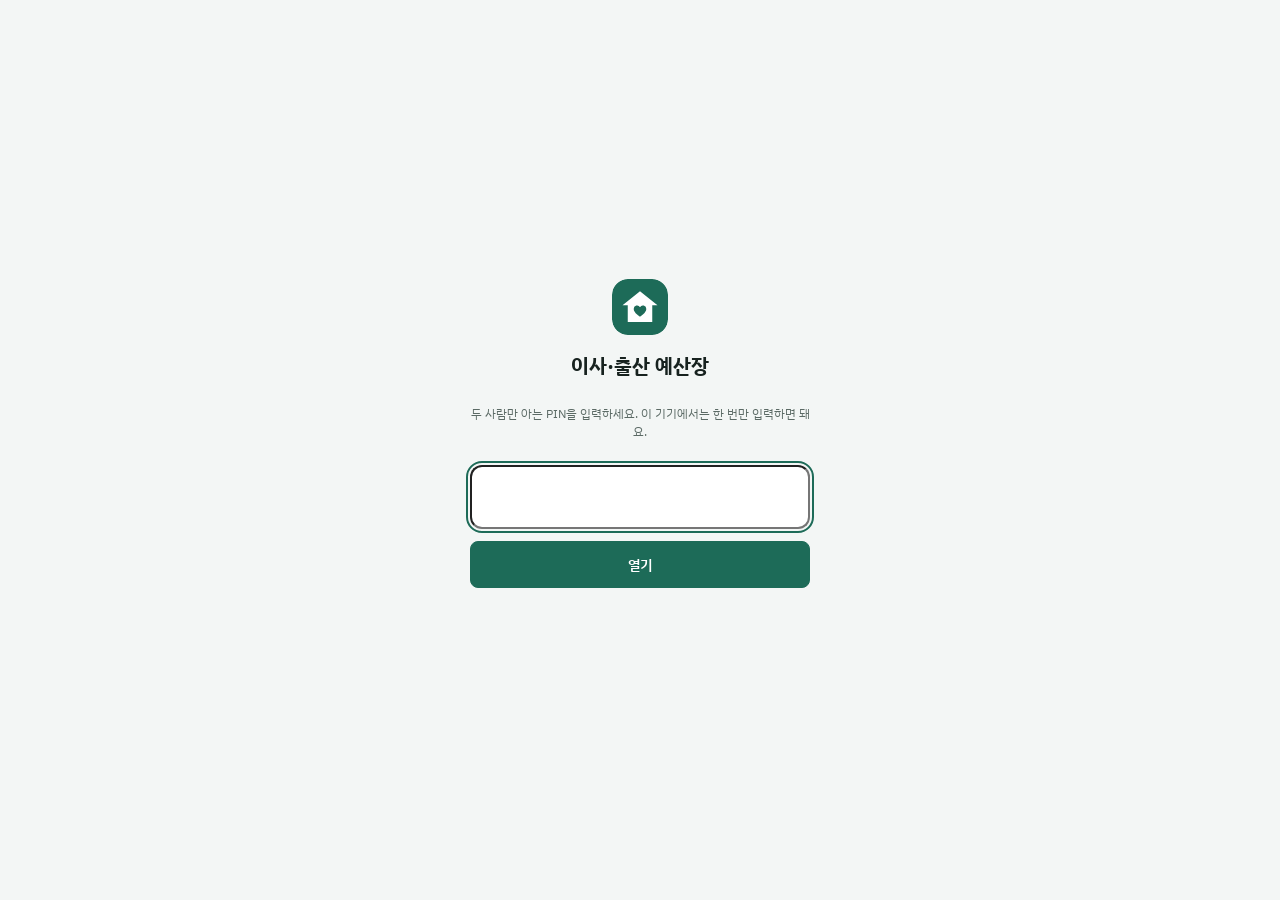
==== budget/index.html @ 6b100841 "예산장: 상단 이동 바, 현황 순서, 뒤로가기 처리 Co-Authored-By: Claude Opus 5.5 <noreply@anthropic.com> Claude-Session:" ====
<!doctype html>
<html lang="ko">
<head>
<meta charset="utf-8">
<meta name="viewport" content="width=device-width,initial-scale=1,viewport-fit=cover">
<meta name="theme-color" content="#f3f6f5" media="(prefers-color-scheme: light)">
<meta name="theme-color" content="#0f1513" media="(prefers-color-scheme: dark)">
<meta name="robots" content="noindex,nofollow">
<meta name="referrer" content="no-referrer">
<link rel="manifest" href="manifest.webmanifest">
<link rel="icon" href="icons/icon-192.png">
<link rel="apple-touch-icon" href="icons/apple-touch-icon.png">
<meta name="mobile-web-app-capable" content="yes">
<meta name="apple-mobile-web-app-capable" content="yes">
<meta name="apple-mobile-web-app-title" content="예산장">
<meta name="apple-mobile-web-app-status-bar-style" content="default">
<style>
:root{color-scheme:light;padding-top:env(safe-area-inset-top,0px);padding-bottom:env(safe-area-inset-bottom,0px)}
body{margin:0;font:14px system-ui,sans-serif;-webkit-text-size-adjust:100%;-webkit-tap-highlight-color:transparent}
img{max-width:100%}[hidden]{display:none!important}
</style>
<script src="config.js"></script>
<script>
// 새 버전 자동 적용: 서비스 워커 등록 + 앱으로 돌아올 때 새 버전이 있으면 조용히 다시 불러온다
if ('serviceWorker' in navigator) addEventListener('load', () => navigator.serviceWorker.register('sw.js').catch(() => {}));
(function(){
  let last = Date.now();
  document.addEventListener('visibilitychange', async () => {
    if (document.visibilityState !== 'visible' || Date.now() - last < 10 * 60 * 1000) return;
    last = Date.now();
    try {
      const v = (await (await fetch('version.json', {cache: 'no-store'})).json()).version;
      const busy = document.querySelector('dialog[open]') || document.body.classList.contains('typing');
      if (v && v !== window.APP_VERSION && !busy) location.reload();
    } catch (e) {}
  });
})();
</script>
</head>
<body>
<title>이사·출산 예산장</title>
<meta name="claude:viewport-fit-sides" content="cover">
<link rel="preconnect" href="https://fonts.googleapis.com">
<link rel="stylesheet" href="https://fonts.googleapis.com/css2?family=IBM+Plex+Sans+KR:wght@400;500;600;700&display=swap">
<style>
/* Layout: 한 장짜리 장부 — 위에 요약 숫자, 아래에 탭별 목록. 폰에선 탭이 아래 고정, PC에선 위 고정. */
:root{
  --bg:#f3f6f5; --surface:#ffffff; --sunk:#e9eeec; --line:#d9e1de;
  --ink:#17221f; --muted:#5b6a65; --accent:#1d6b58; --accent-ink:#ffffff; --accent-soft:#dcefe8;
  --plan:#64748b; --plan-bg:#eef1f5; --card:#a1620b; --card-bg:#fdf0d9;
  --settled:#1f7a43; --settled-bg:#dff3e6; --gift:#7a4fc9; --gift-bg:#eee6fb;
  --danger:#b42318; --danger-bg:#fde8e6;
  --move:#2f6db3; --baby:#d0628b;
  --font:"IBM Plex Sans KR","Apple SD Gothic Neo","Malgun Gothic",system-ui,sans-serif;
  --radius:12px;
}
@media (prefers-color-scheme: dark){:root:not([data-theme="light"]){
  --bg:#0f1513; --surface:#18201d; --sunk:#121a17; --line:#2a3531;
  --ink:#e6eeeb; --muted:#97a6a1; --accent:#5cc4a6; --accent-ink:#0b1a15; --accent-soft:#1d3a31;
  --plan:#a3b1c2; --plan-bg:#232b33; --card:#f0b45a; --card-bg:#3a2c14;
  --settled:#6cd598; --settled-bg:#163225; --gift:#b99bf2; --gift-bg:#2a2140;
  --danger:#f2867b; --danger-bg:#3d1c19; --move:#78aee8; --baby:#ee93b4; color-scheme:dark}}
:root[data-theme="dark"]{
  --bg:#0f1513; --surface:#18201d; --sunk:#121a17; --line:#2a3531;
  --ink:#e6eeeb; --muted:#97a6a1; --accent:#5cc4a6; --accent-ink:#0b1a15; --accent-soft:#1d3a31;
  --plan:#a3b1c2; --plan-bg:#232b33; --card:#f0b45a; --card-bg:#3a2c14;
  --settled:#6cd598; --settled-bg:#163225; --gift:#b99bf2; --gift-bg:#2a2140;
  --danger:#f2867b; --danger-bg:#3d1c19; --move:#78aee8; --baby:#ee93b4; color-scheme:dark}
*{box-sizing:border-box}
[hidden]{display:none!important}
body{background:var(--bg);color:var(--ink);font-family:var(--font);font-size:15px;line-height:1.5;
  padding-left:max(16px,env(safe-area-inset-left,0px));padding-right:max(16px,env(safe-area-inset-right,0px));
  padding-block:0 96px;font-variant-numeric:tabular-nums}
body::before{content:"";position:fixed;inset:0 0 auto;height:env(safe-area-inset-top,0px);z-index:10;background:var(--bg)}
.wrap{max-width:980px;margin:0 auto}
button,input,select,textarea{font:inherit;color:inherit}
/* 아이폰은 16px보다 작은 입력칸을 누르면 화면을 확대해 버려서 터치 기기에선 16px로 */
@media (pointer:coarse){input,select,textarea{font-size:16px!important}}
button{cursor:pointer}
:focus-visible{outline:2px solid var(--accent);outline-offset:2px}
h1,h2,h3{margin:0;text-wrap:balance}
.num{font-variant-numeric:tabular-nums}

header.top{display:flex;align-items:center;justify-content:space-between;gap:12px;padding-block:18px 10px}
header.top h1{font-size:20px;font-weight:700;letter-spacing:-.01em}
.sync{font-size:12px;color:var(--muted);display:flex;align-items:center;gap:6px}
.sync i{width:8px;height:8px;border-radius:50%;background:var(--muted)}
.sync.ok i{background:var(--settled)} .sync.bad i{background:var(--danger)}

nav.tabs{display:flex;gap:4px;background:var(--surface);border:1px solid var(--line);border-radius:999px;padding:4px;
  position:sticky;top:env(safe-area-inset-top,0px);z-index:5;margin-bottom:16px}
nav.tabs button{flex:1;border:0;background:none;padding:8px 6px;border-radius:999px;font-weight:600;color:var(--muted);font-size:14px}
nav.tabs button[aria-current="page"]{background:var(--accent);color:var(--accent-ink)}
@media (max-width:640px){
  nav.tabs{position:fixed;top:auto;bottom:0;left:0;right:0;margin:0;border-radius:0;border-width:1px 0 0;
    padding:6px max(10px,env(safe-area-inset-right,0px)) calc(6px + env(safe-area-inset-bottom,0px)) max(10px,env(safe-area-inset-left,0px))}
  nav.tabs button{padding:10px 4px}
}

.panel{background:var(--surface);border:1px solid var(--line);border-radius:var(--radius);padding:16px}
.panel h2{font-size:15px;font-weight:700;display:flex;justify-content:space-between;align-items:baseline;gap:8px;flex-wrap:wrap}
.panel h2 small{font-weight:500;color:var(--muted);font-size:13px}
.stack{display:flex;flex-direction:column;gap:14px}
.grid2{display:grid;grid-template-columns:repeat(auto-fit,minmax(300px,1fr));gap:14px;align-items:start}
.grid2>*{min-width:0}
.eyebrow{font-size:12px;color:var(--muted);letter-spacing:.04em;font-weight:600}
.empty{color:var(--muted);font-size:14px;padding:8px 0}

/* 요약 숫자 */
.kpis{display:grid;grid-template-columns:repeat(3,1fr);gap:1px;background:var(--line);border:1px solid var(--line);border-radius:var(--radius);overflow:hidden}
/* PC: 세 칸 나란히, 칸마다 이름 / 큰 금액 / 정확한 금액이 위에서 아래로.
   폰: 세 줄, 줄마다 왼쪽 이름 · 오른쪽 금액 두 줄(오른쪽 끝 맞춤) */
.kpi{background:var(--surface);padding:14px 16px;min-width:0;display:grid;grid-template-rows:auto auto auto;align-content:start;gap:2px}
.kpi .eyebrow{font-size:12px;color:var(--muted);font-weight:600;letter-spacing:.02em}
.kpi .eyebrow small{font-weight:400;font-size:11px;letter-spacing:0;margin-left:5px}
.kpi b{display:block;font-size:22px;font-weight:700;letter-spacing:-.02em;line-height:1.25;white-space:nowrap}
.kpi span.sub{font-size:12px;color:var(--muted);line-height:1.4}
.kpi.loan b{color:var(--danger)}
@media (max-width:640px){
  .kpis{grid-template-columns:1fr}
  .kpi{grid-template-columns:auto minmax(0,1fr);grid-template-rows:auto auto;column-gap:12px;row-gap:1px;align-items:center;padding:12px 16px}
  .kpi .eyebrow{grid-column:1;grid-row:1 / span 2;align-self:center}
  .kpi .eyebrow small{display:block;margin-left:0}
  .kpi b{grid-column:2;grid-row:1;text-align:right;font-size:20px}
  .kpi span.sub{grid-column:2;grid-row:2;text-align:right}
}
.legend{display:flex;gap:14px;flex-wrap:wrap;font-size:12px;color:var(--muted);margin-top:6px}
.legend i{display:inline-block;width:8px;height:8px;border-radius:2px;margin-right:5px;vertical-align:middle}

/* 카드 출금 */
.bill-total{font-size:26px;font-weight:700;letter-spacing:-.02em;margin:6px 0 2px}
.srcsum{display:flex;flex-wrap:wrap;gap:6px;margin:10px 0 4px}
.srcsum span{font-size:12px;background:var(--sunk);border-radius:999px;padding:3px 10px}
.srcsum span.unset{background:var(--danger-bg);color:var(--danger);font-weight:600}
.bill-list{list-style:none;margin:8px 0 0;padding:0;display:flex;flex-direction:column}
.bill-list li{display:grid;grid-template-columns:minmax(0,1fr) auto;gap:4px 10px;padding:9px 0;border-top:1px solid var(--line);align-items:center}
.bill-list .nm{min-width:0;overflow-wrap:anywhere}
.bill-list .amt{text-align:right;font-weight:600}
.bill-list select{grid-column:1/-1;width:100%}
@media (min-width:641px){.bill-list li{grid-template-columns:minmax(0,1fr) 160px 110px}.bill-list select{grid-column:auto;order:2}.bill-list .amt{order:3}}

select,input[type=text],input[type=search],textarea{background:var(--surface);border:1px solid var(--line);border-radius:8px;padding:7px 10px;min-width:0}
select.unset{border-color:var(--danger);color:var(--danger)}
.btn{border:1px solid var(--line);background:var(--surface);border-radius:8px;padding:8px 14px;font-weight:600;font-size:14px}
.btn.primary{background:var(--accent);border-color:var(--accent);color:var(--accent-ink)}
.btn.danger{color:var(--danger);border-color:var(--danger)}
.btn.danger.armed{background:var(--danger);color:var(--surface)}
.btn:disabled{opacity:.5;cursor:default}
.row-actions{display:flex;gap:8px;flex-wrap:wrap;margin-top:12px}

/* 자금 막대 */
.funds{list-style:none;margin:10px 0 0;padding:0;display:flex;flex-direction:column;gap:12px}
.funds .top{display:flex;justify-content:space-between;gap:8px;font-size:14px;flex-wrap:wrap}
.funds .top b{font-weight:600}
.bar{height:8px;background:var(--sunk);border-radius:99px;overflow:hidden;margin-top:5px}
.bar span{display:block;height:100%;background:var(--accent);border-radius:99px}
.bar span.over{background:var(--danger)}
.funds .meta{font-size:12px;color:var(--muted);margin-top:3px}
.funds li.excl{opacity:.6}

/* 상태 알약 */
.pill{display:inline-block;font-size:12px;font-weight:600;border-radius:999px;padding:2px 9px;white-space:nowrap}
.s-plan{color:var(--plan);background:var(--plan-bg)} .s-card{color:var(--card);background:var(--card-bg)}
.s-settled{color:var(--settled);background:var(--settled-bg)} .s-gift{color:var(--gift);background:var(--gift-bg)}
.counts{display:grid;grid-template-columns:repeat(2,1fr);gap:8px;margin-top:10px}
.counts button{position:relative;display:block;width:100%;text-align:left;border:1px solid transparent;background:var(--sunk);border-radius:10px;padding:10px 12px}
.counts button:hover{border-color:var(--line);background:var(--surface)}
.counts button i{position:absolute;right:12px;top:50%;transform:translateY(-50%);font-style:normal;font-size:20px;color:var(--muted)}
.counts b{display:block;font-size:17px}
.counts .pill{margin-bottom:4px}

/* 지출 목록 */
.filters{display:flex;flex-direction:column;gap:8px;margin-bottom:12px}
.chips{display:flex;gap:6px;overflow-x:auto;padding-bottom:2px;scrollbar-width:none}
.chip{border:1px solid var(--line);background:var(--surface);border-radius:999px;padding:5px 12px;font-size:13px;font-weight:600;white-space:nowrap;color:var(--muted)}
.chip[aria-pressed="true"]{background:var(--ink);color:var(--bg);border-color:var(--ink)}
.filters input[type=search]{width:100%}
.sec{margin-top:14px}
.sec-h{display:flex;justify-content:space-between;align-items:baseline;padding:0 4px 6px;font-size:13px;color:var(--muted);font-weight:600}
.sec-h .g-move{color:var(--move)} .sec-h .g-baby{color:var(--baby)}
.list{background:var(--surface);border:1px solid var(--line);border-radius:var(--radius);overflow:hidden}
.item{border-top:1px solid var(--line)}
.item:first-child{border-top:0}
.item-main{display:grid;grid-template-columns:minmax(0,1fr) auto;gap:2px 10px;width:100%;text-align:left;background:none;border:0;padding:11px 14px 6px;align-items:baseline}
.item-main:hover{background:var(--sunk)}
.item .nm{font-weight:600;overflow-wrap:anywhere}
.item .meta{grid-column:1/-1;font-size:12px;color:var(--muted);overflow-wrap:anywhere}
.item .amt{font-weight:600;text-align:right}
.item .amt.zero{color:var(--muted);font-weight:500}
.qrow{display:flex;gap:6px;flex-wrap:wrap;padding:0 14px 11px}
.qchip{display:inline-flex;align-items:center;gap:4px;border:1px solid transparent;cursor:pointer;min-height:28px;max-width:100%;font-size:12px}
.qchip i{font-style:normal;font-size:9px;opacity:.7}
.qchip.src{background:var(--sunk);color:var(--ink);border-radius:999px;padding:2px 10px;font-weight:500}
.qchip.src span{overflow:hidden;text-overflow:ellipsis;white-space:nowrap}
.qchip.src.unset{background:var(--danger-bg);color:var(--danger);font-weight:600}
.qchip[aria-expanded="true"]{border-color:currentColor}
.pop{position:fixed;z-index:25;min-width:190px;max-width:calc(100vw - 16px);max-height:min(60vh,420px);overflow:auto;background:var(--surface);border:1px solid var(--line);border-radius:12px;box-shadow:0 10px 30px rgba(0,0,0,.18);padding:6px}
.pop .pop-h{font-size:12px;color:var(--muted);padding:6px 10px 4px;overflow-wrap:anywhere}
.pop button{display:flex;align-items:center;gap:8px;width:100%;text-align:left;border:0;background:none;border-radius:8px;padding:10px;font-size:15px}
.pop button:hover,.pop button:focus-visible{background:var(--sunk)}
.pop button b{margin-left:auto;color:var(--accent)}
.pop hr{border:0;border-top:1px solid var(--line);margin:4px 0}
.dot{width:10px;height:10px;border-radius:50%;flex:none;background:currentColor}
.dot.s-plan{color:var(--plan)} .dot.s-card{color:var(--card)} .dot.s-settled{color:var(--settled)} .dot.s-gift{color:var(--gift)}
.linkrow{display:flex;align-items:center;gap:6px;width:100%;margin-top:12px;border:0;background:var(--danger-bg);color:var(--danger);border-radius:10px;padding:10px 12px;font-size:13px;text-align:left}
.linkrow b{margin-left:auto}
.linkrow i{font-style:normal;font-size:18px}
.fab{position:fixed;right:max(16px,calc(env(safe-area-inset-right,0px) + 16px));bottom:calc(80px + env(safe-area-inset-bottom,0px));z-index:6;
  border:0;background:var(--accent);color:var(--accent-ink);border-radius:999px;padding:13px 20px;font-weight:700;box-shadow:0 6px 20px rgba(0,0,0,.18)}
@media (min-width:641px){.fab{bottom:calc(24px + env(safe-area-inset-bottom,0px))}}

/* 자금·생활비 편집 표 */
.edit-table{width:100%;border-collapse:collapse;margin-top:8px}
.edit-table td{padding:6px 4px;border-top:1px solid var(--line);vertical-align:middle}
.edit-table input[type=text]{width:100%}
.edit-table td.r{text-align:right;width:1%;white-space:nowrap}
.edit-table .amt-in{text-align:right;width:8.5em;min-width:7.5em}
.edit-table td:first-child input{min-width:5em}
@media (max-width:640px){
  .edit-table td{padding:5px 2px}
  .edit-table .amt-in{width:7.2em;min-width:7.2em;padding-inline:8px}
  .edit-table td:first-child input{padding-inline:8px}
  label.tog{gap:2px}
}
.edit-table td:first-child{width:auto}
.edit-table tfoot td{font-weight:700;border-top:2px solid var(--line)}
.x{border:0;background:none;color:var(--muted);font-size:18px;padding:2px 6px;border-radius:6px}
.x:hover{color:var(--danger);background:var(--danger-bg)}
label.tog{display:inline-flex;gap:4px;align-items:center;font-size:12px;color:var(--muted);white-space:nowrap}

/* 할 일 */
.todos{list-style:none;margin:8px 0 0;padding:0}
.todos li{display:flex;gap:10px;align-items:center;padding:9px 0;border-top:1px solid var(--line)}
.todos li:first-child{border-top:0}
.todos input[type=checkbox]{width:20px;height:20px;accent-color:var(--accent);flex:none}
.todos .tx{flex:1;min-width:0;overflow-wrap:anywhere}
.todos li.done .tx{color:var(--muted);text-decoration:line-through}
.addline{display:flex;gap:8px;margin-top:10px}
.addline input{flex:1}

/* 편집 시트 */
dialog{border:0;padding:0;background:var(--surface);color:var(--ink);border-radius:16px;width:min(520px,calc(100vw - 24px));max-height:calc(100dvh - 24px)}
dialog::backdrop{background:rgba(10,20,16,.45);opacity:calc(1 - var(--drag, 0));transition:opacity .2s}
dialog{cursor:pointer} dialog .sheet{cursor:auto}
.sheet-top{display:flex;flex-direction:column;gap:10px;touch-action:none}
.grab{display:none;width:40px;height:5px;border-radius:99px;background:var(--line);margin:-6px auto 0}
@media (max-width:640px){.grab{display:block}}
#dlg-title:focus{outline:none}
@media (prefers-reduced-motion:no-preference){@media (max-width:640px){dialog[open]{animation:sheetUp .24s cubic-bezier(.2,.8,.2,1)}}}
@keyframes sheetUp{from{transform:translateY(60px);opacity:.5}to{transform:none;opacity:1}}
@media (max-width:640px){dialog{margin:auto auto 0;width:100vw;max-width:100vw;border-radius:16px 16px 0 0;max-height:92dvh}}
.sheet{padding:18px max(18px,env(safe-area-inset-left,0px)) calc(18px + env(safe-area-inset-bottom,0px));display:flex;flex-direction:column;gap:12px}
.sheet h3{font-size:17px}
.field{display:flex;flex-direction:column;gap:4px;min-width:0}
.field>span{font-size:12px;font-weight:600;color:var(--muted)}
.field input,.field select,.field textarea{width:100%}
.two{display:grid;grid-template-columns:1fr 1fr;gap:10px}
.seg{display:grid;grid-template-columns:repeat(4,1fr);gap:4px;background:var(--sunk);padding:4px;border-radius:10px}
.seg label{text-align:center;font-size:13px;font-weight:600;padding:7px 2px;border-radius:7px;cursor:pointer;color:var(--muted)}
.seg label{position:relative}
/* 숨긴 라디오 버튼이 .field input{width:100%} 때문에 화면 폭만큼 늘어나 창이 옆으로 밀리던 문제 */
.seg input{position:absolute;inset:0;width:100%!important;height:100%;margin:0;opacity:0;pointer-events:none}
dialog{overflow-x:hidden;overscroll-behavior:contain}
.sheet{min-width:0;max-width:100%}
.seg label:has(input:checked){background:var(--surface);color:var(--ink);box-shadow:0 1px 2px rgba(0,0,0,.12)}
.seg label:has(input:focus-visible){outline:2px solid var(--accent)}
.sheet .foot{display:flex;gap:8px;justify-content:space-between;margin-top:4px}
.sheet .foot div{display:flex;gap:8px}
.hint{font-size:12px;color:var(--muted)}

.read{font-size:12px;color:var(--accent);min-height:1em;font-weight:600}
.ver{text-align:center;font-size:11px;color:var(--muted);margin:24px 0 0}
.ver:empty{display:none}
button.sync{border:0;background:none;padding:4px 0;cursor:pointer}
@media (max-width:640px){ body.typing nav.tabs, body.typing .fab{display:none} }
.todos label{display:flex;gap:10px;align-items:center;flex:1;min-width:0;cursor:pointer;padding:2px 0}
.x.armed{color:var(--danger);font-size:13px;font-weight:600}
.srcfield{grid-column:1/-1}
.srcfield em{font-style:normal;font-weight:400}
.srcrows{display:flex;flex-direction:column;gap:6px}
.srcrow{display:grid;grid-template-columns:minmax(0,1fr) minmax(0,9em) auto;gap:6px;align-items:center}
.srcrow:first-child{grid-template-columns:minmax(0,1fr) auto}
.srcrow .src-amt{text-align:right}
.src-rest{font-size:13px;color:var(--muted);white-space:nowrap}
.srcfoot{display:flex;gap:10px;align-items:center;flex-wrap:wrap;margin-top:4px}
.btn.small{padding:5px 10px;font-size:13px}
.srcbtn{grid-column:1/-1;text-align:left;border:1px dashed var(--line);background:none;border-radius:8px;padding:7px 10px;font-size:13px;color:var(--ink)}
.warn{color:var(--danger);font-weight:600}
.edit-table tfoot tr.sub td{font-weight:500;border-top:0;color:var(--muted)}
.lock{position:fixed;inset:0;z-index:30;background:var(--bg);display:flex;align-items:center;justify-content:center;padding:24px}
.lock-box{width:min(340px,100%);display:flex;flex-direction:column;gap:12px;text-align:center}
.lock-box h2{font-size:20px}
.lock-box input{font-size:24px!important;letter-spacing:.3em;text-align:center;padding:12px;border-radius:12px}
.lock-box .btn{padding:12px}
.lock-msg{min-height:1.5em;margin:0;color:var(--danger);font-size:14px}
.toast{position:fixed;left:50%;transform:translateX(-50%);bottom:calc(84px + env(safe-area-inset-bottom,0px));background:var(--ink);color:var(--bg);
  padding:9px 16px;border-radius:999px;font-size:13px;z-index:20;max-width:calc(100vw - 32px)}
@media (prefers-reduced-motion:no-preference){.toast{transition:opacity .2s}}

/* ===== 다듬기: 가벼운 움직임(transform·opacity만, 한 번만)과 질감 ===== */
:root{--shadow:0 1px 2px rgba(23,34,31,.04),0 4px 14px rgba(23,34,31,.05);--ease:cubic-bezier(.2,.8,.2,1)}
@media (prefers-color-scheme: dark){:root:not([data-theme="light"]){--shadow:none}}
:root[data-theme="dark"]{--shadow:none}

header.top h1{display:flex;align-items:center;gap:9px}
.logo{width:28px;height:28px;flex:none;border-radius:9px}
.logo.big{width:56px;height:56px;margin:0 auto 4px;border-radius:16px}

.panel,.kpis,.list{box-shadow:var(--shadow)}
.kpi.loan{background:color-mix(in srgb,var(--danger-bg) 55%,var(--surface))}

nav.tabs button{display:flex;align-items:center;justify-content:center;gap:6px;transition:background-color .2s,color .2s}
nav.tabs svg{width:18px;height:18px;fill:none;stroke:currentColor;stroke-width:2;stroke-linecap:round;stroke-linejoin:round;flex:none}
@media (max-width:640px){
  nav.tabs{background:color-mix(in srgb,var(--surface) 92%,transparent);-webkit-backdrop-filter:blur(12px);backdrop-filter:blur(12px)}
  nav.tabs button{flex-direction:column;gap:2px;font-size:11px;padding:7px 4px 6px;border-radius:12px}
  nav.tabs svg{width:22px;height:22px}
  nav.tabs button[aria-current="page"]{background:var(--accent-soft);color:var(--accent)}
}

/* 누를 때 살짝 눌리는 느낌 */
.btn,.chip,.qchip,.fab,.counts button,.linkrow,nav.tabs button,.pop button,.x{transition:transform .12s var(--ease),background-color .15s,border-color .15s,color .15s}
.btn:active,.chip:active,.qchip:active,.fab:active,.counts button:active,.linkrow:active,nav.tabs button:active,.x:active{transform:scale(.96)}
.item-main{transition:background-color .15s}
.item-main:active{background:var(--sunk)}
.fab{box-shadow:0 6px 18px color-mix(in srgb,var(--accent) 35%,transparent)}

.bar span{transition:width .6s var(--ease)}

/* 상태 칩: 왼쪽 점으로 색을 한 번 더 */
.qchip.pill{padding:3px 10px 3px 8px}
.qchip.pill::before{content:"";width:7px;height:7px;border-radius:50%;background:currentColor;opacity:.85}
.qchip.src.unset::before{content:"";width:6px;height:6px;border-radius:50%;background:currentColor}

/* 메뉴 */
.pop{border-radius:14px;padding:6px}
.pop button.picked{background:var(--accent-soft);color:var(--accent);font-weight:600}
.pop button.picked b{animation:tick .25s var(--ease)}

/* 체크박스 */
.todos input[type=checkbox]{transition:transform .15s var(--ease)}
.todos input[type=checkbox]:checked{animation:tick .25s var(--ease)}
.todos li .tx{transition:color .2s}

/* 섹션 머리 */
.sec-h{position:relative;padding-left:12px}
.sec-h::before{content:"";position:absolute;left:2px;top:4px;bottom:10px;width:3px;border-radius:2px;background:var(--line)}
.sec-h:has(.g-move)::before{background:var(--move)}
.sec-h:has(.g-baby)::before{background:var(--baby)}

.toast{box-shadow:0 8px 24px rgba(0,0,0,.2);font-weight:500}

@media (prefers-reduced-motion:no-preference){
  section.enter{animation:fadeUp .22s var(--ease)}
  .pop.in{animation:popIn .16s var(--ease)}
  .toast.in{animation:toastIn .22s var(--ease)}
  .qchip.flash{animation:chipPop .5s var(--ease)}
  .item.flashrow{animation:rowGlow .8s ease-out}
  .lock-box{animation:fadeUp .3s var(--ease)}
}
.fab{display:inline-flex;align-items:center;gap:6px}
.fab svg{width:20px;height:20px;fill:none;stroke:currentColor;stroke-width:2.6;stroke-linecap:round;flex:none}
@media (max-width:640px){.fab{width:56px;height:56px;padding:0;justify-content:center}.fab span{display:none}.fab svg{width:26px;height:26px}}
.jumpbar{position:sticky;top:calc(env(safe-area-inset-top,0px) + var(--stick-top,0px));z-index:4;display:flex;gap:4px;overflow-x:auto;scrollbar-width:none;
  background:color-mix(in srgb,var(--surface) 90%,transparent);-webkit-backdrop-filter:blur(12px);backdrop-filter:blur(12px);
  border:1px solid var(--line);border-radius:999px;padding:4px;margin-bottom:12px;box-shadow:var(--shadow)}
.jumpbar::-webkit-scrollbar{display:none}
.jchip{flex:none;display:inline-flex;align-items:center;gap:6px;border:0;background:none;border-radius:999px;padding:7px 13px;font-size:13px;font-weight:600;color:var(--muted);white-space:nowrap;transition:background-color .2s,color .2s}
.jchip[aria-current="true"]{background:var(--ink);color:var(--bg)}
.gdot{width:7px;height:7px;border-radius:50%;flex:none;background:var(--muted)}
.gdot.g-move{background:var(--move)} .gdot.g-baby{background:var(--baby)}
#v-summary [id^="j-"],#items-list .sec{scroll-margin-top:80px}
.bills{margin-top:0}
.exitbar{position:fixed;left:50%;transform:translateX(-50%);bottom:calc(84px + env(safe-area-inset-bottom,0px));z-index:30;
  width:min(420px,calc(100vw - 24px));display:flex;align-items:center;gap:12px;justify-content:space-between;
  background:var(--ink);color:var(--bg);border-radius:16px;padding:14px 14px 14px 18px;box-shadow:0 12px 32px rgba(0,0,0,.25)}
.exitbar div{display:flex;flex-direction:column;gap:2px;min-width:0}
.exitbar span{font-size:12px;opacity:.75}
.exitbar .btn{flex:none;background:var(--bg);color:var(--ink);border-color:var(--bg)}
@media (prefers-reduced-motion:no-preference){.exitbar.in{animation:toastIn .22s var(--ease)}}
@keyframes fadeUp{from{opacity:0;transform:translateY(6px)}to{opacity:1;transform:none}}
@keyframes popIn{from{opacity:0;transform:scale(.94)}to{opacity:1;transform:none}}
@keyframes toastIn{from{opacity:0;transform:translate(-50%,10px)}to{opacity:1;transform:translate(-50%,0)}}
@keyframes chipPop{0%{transform:scale(1);box-shadow:0 0 0 0 color-mix(in srgb,currentColor 45%,transparent)}35%{transform:scale(1.1)}100%{transform:scale(1);box-shadow:0 0 0 8px transparent}}
@keyframes rowGlow{from{background:var(--accent-soft)}to{background:transparent}}
@keyframes tick{0%{transform:scale(.6)}60%{transform:scale(1.15)}100%{transform:scale(1)}}
</style>

<div class="wrap">
  <header class="top">
    <h1><svg class="logo" viewBox="0 0 32 32" aria-hidden="true"><rect width="32" height="32" rx="9" fill="var(--accent)"/><path d="M16 7 6 15h3v9.5h14V15h3z" fill="var(--accent-ink)"/><path d="M16 21.5s-3.6-2.2-3.6-4.4a1.9 1.9 0 0 1 3.6-.9 1.9 1.9 0 0 1 3.6.9c0 2.2-3.6 4.4-3.6 4.4z" fill="var(--accent)"/></svg><span>이사·출산 예산장</span></h1>
    <button type="button" class="sync" id="sync" aria-label="지금 동기화"><i></i><span>불러오는 중…</span></button>
  </header>

  <nav class="tabs" aria-label="화면">
    <button type="button" data-tab="summary"><svg viewBox="0 0 24 24" aria-hidden="true"><path d="M4 20V10M10 20V4M16 20v-7M22 20H2"/></svg><span>현황</span></button>
    <button type="button" data-tab="items"><svg viewBox="0 0 24 24" aria-hidden="true"><path d="M8 6h13M8 12h13M8 18h13M3.5 6h.01M3.5 12h.01M3.5 18h.01"/></svg><span>지출</span></button>
    <button type="button" data-tab="funds"><svg viewBox="0 0 24 24" aria-hidden="true"><rect x="2.5" y="6" width="19" height="13" rx="2.5"/><path d="M16 12.5h2M2.5 10h19"/></svg><span>자금</span></button>
    <button type="button" data-tab="todo"><svg viewBox="0 0 24 24" aria-hidden="true"><path d="M4 12.5l4.5 4.5L20 6"/></svg><span>할 일</span></button>
  </nav>

  <main>
    <section id="v-summary" class="stack"></section>
    <section id="v-items" hidden>
      <div class="filters">
        <div class="chips" id="f-group" role="group" aria-label="구분"></div>
        <div class="chips" id="f-status" role="group" aria-label="상태"></div>
        <input type="search" id="f-q" placeholder="품목·메모 검색" aria-label="검색">
      </div>
      <div id="items-list"></div>
    </section>
    <section id="v-funds" class="grid2"></section>
    <section id="v-todo">
      <div class="panel">
        <h2>할 일 <small id="todo-count"></small></h2>
        <form class="addline" id="todo-form">
          <input type="text" id="new-todo" placeholder="할 일 적기" aria-label="새 할 일" enterkeyhint="done" autocomplete="off">
          <button type="submit" class="btn primary">추가</button>
        </form>
        <div id="todo-list"></div>
      </div>
    </section>
  </main>
  <p class="ver" id="ver"></p>
</div>

<button type="button" class="fab" id="fab" aria-label="지출 추가" hidden><svg viewBox="0 0 24 24" aria-hidden="true"><path d="M12 5v14M5 12h14"/></svg><span>지출 추가</span></button>

<dialog id="dlg">
  <form class="sheet" id="item-form" method="dialog">
    <div class="sheet-top"><div class="grab" aria-hidden="true"></div><h3 id="dlg-title" tabindex="-1" autofocus>지출 편집</h3></div>
    <label class="field"><span>품목</span><input type="text" id="e-name" required></label>
    <div class="two">
      <label class="field"><span>구분</span><select id="e-group"><option value="move">이사</option><option value="baby">육아</option></select></label>
      <label class="field"><span>분류</span><input type="text" id="e-section" list="dl-section" placeholder="새로 적으면 새 분류" autocomplete="off"></label>
    </div>
    <div class="two">
      <label class="field"><span>금액 (원)</span><input type="text" id="e-amount" class="money" data-read="e-amount-read" inputmode="numeric" pattern="[0-9,]*" autocomplete="off"><small class="read" id="e-amount-read"></small></label>
      <label class="field"><span>구매 시기</span><input type="text" id="e-when" list="dl-when"></label>
    </div>
    <div class="field"><span>상태</span>
      <div class="seg" id="e-status">
        <label><input type="radio" name="st" value="plan">구매 예정</label>
        <label><input type="radio" name="st" value="card">카드결제</label>
        <label><input type="radio" name="st" value="settled">정산 완료</label>
        <label><input type="radio" name="st" value="gift">선물</label>
      </div>
    </div>
    <div class="two">
      <div class="field srcfield"><span>어디서 나갈 돈? <em class="hint">나눠 낼 수 있어요</em></span>
        <div id="e-sources" class="srcrows"></div>
        <div class="srcfoot"><button type="button" class="btn small" id="e-src-add">+ 출처 추가</button><span id="e-src-left" class="hint"></span></div>
      </div>
      <label class="field" id="e-bill-wrap"><span>카드 출금월</span><select id="e-bill"></select></label>
      <label class="field" id="e-gift-wrap"><span>선물 가액 (예산 제외)</span><input type="text" id="e-gift" class="money" data-read="e-gift-read" inputmode="numeric" pattern="[0-9,]*" autocomplete="off"><small class="read" id="e-gift-read"></small></label>
    </div>
    <label class="field"><span>메모 · 모델명 · 링크</span><textarea id="e-note" rows="2"></textarea></label>
    <div class="foot">
      <button type="button" class="btn danger" id="e-del">삭제</button>
      <div><button type="button" class="btn" id="e-cancel">취소</button><button type="submit" class="btn primary" id="e-save">저장</button></div>
    </div>
  </form>
</dialog>
<datalist id="dl-section"></datalist>
<datalist id="dl-when"></datalist>
<div class="toast" id="toast" hidden></div>
<div class="pop" id="pop" role="menu" hidden></div>
<div class="exitbar" id="exitbar" role="alertdialog" aria-labelledby="exit-t" hidden>
  <div><b id="exit-t">예산장을 종료할까요?</b><span>뒤로가기를 한 번 더 누르면 종료돼요.</span></div>
  <button type="button" class="btn primary" id="exit-stay">계속 쓰기</button>
</div>
<div class="lock" id="lock" hidden>
  <form class="lock-box" id="lock-form">
    <svg class="logo big" viewBox="0 0 32 32" aria-hidden="true"><rect width="32" height="32" rx="9" fill="var(--accent)"/><path d="M16 7 6 15h3v9.5h14V15h3z" fill="var(--accent-ink)"/><path d="M16 21.5s-3.6-2.2-3.6-4.4a1.9 1.9 0 0 1 3.6-.9 1.9 1.9 0 0 1 3.6.9c0 2.2-3.6 4.4-3.6 4.4z" fill="var(--accent)"/></svg>
    <h2>이사·출산 예산장</h2>
    <p class="hint">두 사람만 아는 PIN을 입력하세요. 이 기기에서는 한 번만 입력하면 돼요.</p>
    <input type="password" id="lock-pin" inputmode="numeric" pattern="[0-9]*" autocomplete="current-password" enterkeyhint="go" maxlength="12" aria-label="PIN">
    <button type="submit" class="btn primary">열기</button>
    <p class="lock-msg" id="lock-msg" role="status"></p>
  </form>
</div>

<script>
const STATUS = {
  plan:    {label:'구매 예정', short:'예정'},
  card:    {label:'카드결제', short:'카드'},
  settled: {label:'정산 완료', short:'정산'},
  gift:    {label:'선물 받음', short:'선물'},
};
const GROUP = {move:'이사', baby:'육아'};
const COLS = ['items','funds','monthly','todos'];

const S = {items:[], funds:[], monthly:[], todos:[]};
const loaded = new Set();
let db = null, canWrite = true;
const UI = {tab:'summary', group:'all', status:'all', q:'', editing:null};

const $ = s => document.querySelector(s);
const esc = s => String(s ?? '').replace(/[&<>"']/g, c => ({'&':'&amp;','<':'&lt;','>':'&gt;','"':'&quot;',"'":'&#39;'}[c]));
const won = n => Math.round(n || 0).toLocaleString('ko-KR') + '원';
const toNum = s => Number(String(s ?? '').replace(/[^\d-]/g, '')) || 0;
// 큰 금액은 억/만 단위로 (만 미만 버림, 정확한 값은 sub에)
function kr(n){
  n = Math.round(n || 0); const neg = n < 0; n = Math.abs(n);
  if (n < 10000) return (neg ? '-' : '') + n.toLocaleString('ko-KR') + '원';
  const eok = Math.floor(n / 1e8), man = Math.floor(n % 1e8 / 1e4), p = [];
  if (eok) p.push(eok.toLocaleString('ko-KR') + '억');
  if (man) p.push(man.toLocaleString('ko-KR') + '만');
  return (neg ? '-' : '') + p.join(' ') + '원';
}
// 짧게 읽기: 150,000,000 → "1억 5천만원", 147,337,570 → "1억 4,733만원"
function krShort(n){
  n = Math.round(n || 0);
  if (n < 10000) return n.toLocaleString('ko-KR') + '원';
  const eok = Math.floor(n / 1e8), man = Math.floor(n % 1e8 / 1e4), p = [];
  if (eok) p.push(eok.toLocaleString('ko-KR') + '억');
  if (man) p.push(man % 1000 === 0 ? man / 1000 + '천만' : man.toLocaleString('ko-KR') + '만');
  return p.join(' ') + '원';
}
// 카드 출금월 고르기: 이번 달 ~ 3달 뒤. 기본은 다음 달 (이번 달 카드값은 보통 다음 달에 빠짐)
function billMonths(){
  const m = new Date().getMonth();
  return [0, 1, 2, 3].map(k => ((m + k) % 12 + 1) + '월');
}
const defaultBill = () => billMonths()[1];
// 출금월 순서: 이번 달 기준으로 가까운 달부터 (12월 다음 1월)
const billRank = s => { const k = billMonths().indexOf(s); return k < 0 ? 99 : k; };
const sum = (arr, f = x => x.amount) => arr.reduce((a, x) => a + (Number(f(x)) || 0), 0);
const byOrder = (a, b) => (a.order ?? 0) - (b.order ?? 0) || String(a.name || a.text).localeCompare(String(b.name || b.text), 'ko');
const fundName = id => S.funds.find(f => f.id === id)?.name;
const activeFunds = () => S.funds.filter(f => !f.excluded);
// 이름에 '대출'이 들어가거나 id가 loan으로 시작하면 대출로 따로 계산한다
const isLoan = f => !!f && (/^loan/.test(f.id) || String(f.name || '').includes('대출'));
const assetFunds = () => S.funds.filter(f => !f.excluded && !isLoan(f));
const loanFunds = () => S.funds.filter(f => !f.excluded && isLoan(f));
/* 출처는 source 한 칸에 저장한다.
   "jeonse" = 전액 전세금, "jeonse,loan:15000000" = 대출 1,500만원 + 나머지 전세금,
   "loan:15000000" = 대출 1,500만원만 정하고 나머지는 미정. 금액 없는 칸이 '나머지'다. */
function parseSources(i){
  const parts = String(i.source || '').split(',').map(s => s.trim()).filter(Boolean).map(s => {
    const [fund, amt] = s.split(':');
    return {fund, amount: amt === undefined ? null : toNum(amt)};
  });
  const fixed = parts.reduce((a, p) => a + (p.amount ?? 0), 0);
  const free = parts.filter(p => p.amount === null);
  free.forEach(p => { p.amount = Math.max(0, (i.amount || 0) - fixed) / free.length; p.rest = true; });
  return parts;
}
const unassignedOf = i => i.status === 'gift' ? 0 : Math.max(0, (i.amount || 0) - sum(parseSources(i)));
// 남은 금액을 이 자금에서 내도록 추가 (기존에 정한 몫은 그대로)
function withRemainder(i, fund){
  const fixed = parseSources(i).filter(p => !p.rest).map(p => p.fund + ':' + Math.round(p.amount));
  return [fund, ...fixed].join(',');
}
function sourceText(i){
  const parts = parseSources(i);
  if (!parts.length) return '';
  const rem = unassignedOf(i);
  const txt = parts.map(p => esc(fundName(p.fund) || '삭제된 자금') + (parts.length > 1 || rem ? ' ' + kr(p.amount) : '')).join(' + ');
  return '← ' + txt + (rem ? ` · <span class="warn">미정 ${kr(rem)}</span>` : '');
}

function toast(msg){
  const t = $('#toast'); t.textContent = msg; t.hidden = false;
  t.classList.remove('in'); void t.offsetWidth; t.classList.add('in');
  clearTimeout(toast.h); toast.h = setTimeout(() => t.hidden = true, 2200);
}
function setSync(state, text){ const el = $('#sync'); el.className = 'sync ' + state; el.querySelector('span').textContent = text; }

/* ---------- 저장 ---------- */
// 앱(config.js가 BUDGET_API를 줌)으로 열리면 구글 시트 API에, 아니면 Claude 공유 DB에 저장
const API = window.BUDGET_API || '';
const CACHE_KEY = 'budget-cache', PIN_KEY = 'budget-pin';
const store = {
  get(k){ try { return localStorage.getItem(k); } catch { return null; } },
  set(k, v){ try { localStorage.setItem(k, v); } catch {} },
  del(k){ try { localStorage.removeItem(k); } catch {} },
};
let pin = store.get(PIN_KEY) || '';
let pending = 0; // 서버 응답을 기다리는 저장 개수. 0일 때만 서버 데이터로 화면을 덮는다.

async function api(action, payload = {}){
  const r = await fetch(API, {
    method: 'POST', redirect: 'follow', credentials: 'omit',
    headers: {'Content-Type': 'text/plain;charset=utf-8'}, // 단순 요청이라 CORS 사전 요청 없음
    body: JSON.stringify({action, pin, ...payload}),
  });
  const j = await r.json();
  if (!j.ok) throw new Error(j.error || '알 수 없는 오류');
  return j.data;
}
function applyAll(all, fromServer = true){
  const sig = JSON.stringify(all);
  if (fromServer) store.set(CACHE_KEY, sig);
  if (sig === applyAll.last) return;
  applyAll.last = sig;
  COLS.forEach(c => { S[c] = all[c] || []; loaded.add(c); });
  renderAll();
}
function applyLocal(col, id, data, mode){
  const arr = S[col], i = arr.findIndex(x => x.id === id);
  if (mode === 'delete'){ if (i >= 0) arr.splice(i, 1); }
  else if (mode === 'update'){ if (i >= 0) arr[i] = {...arr[i], ...data}; }
  else { const doc = {...data, id}; if (i >= 0) arr[i] = doc; else arr.push(doc); }
  applyAll.last = null;
  renderAll();
}
const errCode = e => String(e?.message || e);
function askPin(msg){
  store.del(PIN_KEY);
  pin = '';
  $('#lock-msg').textContent = msg || '';
  $('#lock').hidden = false;
  $('#lock-pin').value = '';
  setTimeout(() => $('#lock-pin').focus(), 50);
}
function remoteFailed(e){
  const c = errCode(e);
  if (c === 'PIN_WRONG') askPin('PIN을 다시 입력해 주세요');
  else if (c === 'LOCKED') toast('PIN이 여러 번 틀려서 잠시 잠겼어요. 한 시간 뒤 다시 해 주세요');
  else toast(navigator.onLine === false ? '인터넷이 끊겨서 저장하지 못했어요' : '저장 실패: ' + c);
}
async function remoteWrite(action, payload, localApply){
  localApply();
  pending++;
  try {
    const all = await api(action, payload);
    pending--;
    if (!pending) applyAll(all);
    return true;
  } catch (e){
    pending--;
    remoteFailed(e);
    refresh(); // 화면을 서버 상태로 되돌린다
    return false;
  }
}
async function write(col, id, data, mode = 'set'){
  if (API) return remoteWrite('save', {col, id, data: data || null, mode}, () => applyLocal(col, id, data, mode));
  if (!db){ toast('저장소에 연결되지 않아 저장하지 못했어요'); return false; }
  try {
    const ref = db.collection(col).doc(id);
    if (mode === 'delete') await ref.delete();
    else if (mode === 'update') await ref.update(data);
    else await ref.set(data);
    return true;
  } catch (e){
    if (e && e.code === 'invalid_argument' && mode !== 'delete' && !canWrite) toast('보기 전용이라 수정할 수 없어요');
    else toast('저장 실패: ' + (e?.message || e?.code || '알 수 없는 오류'));
    return false;
  }
}
// 여러 문서를 한 번에 update (예: 카드 출금 끝남 → 모두 정산 완료)
async function writeMany(col, updates){
  if (API) return remoteWrite('saveMany', {col, updates}, () => updates.forEach(u => applyLocal(col, u.id, u.data, 'update')));
  for (const u of updates) if (!await write(col, u.id, u.data, 'update')) return false;
  return true;
}
const newId = p => p + Date.now().toString(36) + Math.random().toString(36).slice(2, 6);

/* ---------- 상단 이동 바 (현황·지출) ---------- */
const jumpChips = list => list.map(([id, label]) => `<button type="button" class="jchip" data-jump="${id}">${label}</button>`).join('');
// 이동 바가 화면 위에 붙어 있을 때 그 아래쪽 위치 (그만큼 비켜서 스크롤)
function jumpOffset(){
  const bar = document.querySelector(`#v-${UI.tab} .jumpbar`);
  if (!bar) return 12;
  return (parseFloat(getComputedStyle(bar).top) || 0) + bar.offsetHeight + 10;
}
document.addEventListener('click', e => {
  const b = e.target.closest('[data-jump]');
  if (!b) return;
  const t = document.getElementById(b.dataset.jump);
  if (!t) return;
  const top = b.dataset.jump === 'j-top' ? 0 : t.getBoundingClientRect().top + scrollY - jumpOffset();
  window.scrollTo({top: Math.max(0, top), behavior: reduceMotionNow() ? 'auto' : 'smooth'});
});
const reduceMotionNow = () => matchMedia('(prefers-reduced-motion: reduce)').matches;
// 스크롤하면 지금 보고 있는 부분의 칩을 표시 (프레임당 한 번만 계산)
let jumpTick = false;
function updateJumpActive(){
  jumpTick = false;
  const bar = document.querySelector(`#v-${UI.tab} .jumpbar`);
  if (!bar) return;
  const chips = [...bar.querySelectorAll('[data-jump]')];
  const off = jumpOffset() + 4;
  let cur = chips[0];
  for (const c of chips){
    const t = document.getElementById(c.dataset.jump);
    if (t && t.getBoundingClientRect().top <= off) cur = c;
  }
  // 맨 아래까지 내렸으면 마지막 칩
  if (window.innerHeight + scrollY >= document.documentElement.scrollHeight - 4) cur = chips[chips.length - 1];
  for (const c of chips) c.setAttribute('aria-current', c === cur ? 'true' : 'false');
  if (cur && bar.dataset.cur !== cur.dataset.jump){
    bar.dataset.cur = cur.dataset.jump;
    bar.scrollTo({left: Math.max(0, cur.offsetLeft - 24), behavior: reduceMotionNow() ? 'auto' : 'smooth'});
  }
}
window.addEventListener('scroll', () => { if (!jumpTick){ jumpTick = true; requestAnimationFrame(updateJumpActive); } }, {passive: true});
// PC에서는 위쪽 탭바 아래에 붙도록 높이를 알려 준다
function setStickTop(){
  const n = document.querySelector('nav.tabs');
  const sticky = getComputedStyle(n).position === 'sticky';
  document.documentElement.style.setProperty('--stick-top', sticky ? n.offsetHeight + 8 + 'px' : '0px');
}
window.addEventListener('resize', setStickTop);

/* ---------- 탭 ---------- */
function showTab(t){
  if (!['summary','items','funds','todo'].includes(t)) t = 'summary';
  UI.tab = t;
  document.querySelectorAll('nav.tabs button').forEach(b => b.setAttribute('aria-current', b.dataset.tab === t ? 'page' : 'false'));
  for (const v of ['summary','items','funds','todo']){
    const sec = $('#v-' + v), show = v === t;
    if (show && sec.hidden){ sec.classList.remove('enter'); void sec.offsetWidth; sec.classList.add('enter'); }
    sec.hidden = !show;
  }
  $('#fab').hidden = !(t === 'items' || t === 'summary');
  try { history.replaceState(history.state, '', '#' + t); } catch {}
  requestAnimationFrame(updateJumpActive);
}
document.querySelectorAll('nav.tabs button').forEach(b => b.addEventListener('click', () => { showTab(b.dataset.tab); window.scrollTo(0, 0); }));

/* ---------- 현황 ---------- */
function renderSummary(){
  const el = $('#v-summary');
  if (!loaded.has('items') || !loaded.has('funds')){
    el.innerHTML = `<div class="panel empty">${renderSummary.failed ? '저장소에 연결하지 못했어요. 페이지를 다시 열어 주세요.' : '데이터를 불러오는 중이에요…'}</div>`;
    return;
  }
  const items = S.items, move = items.filter(i => i.group === 'move'), baby = items.filter(i => i.group === 'baby');
  const total = sum(items), fundTotal = sum(assetFunds()), need = total - fundTotal;
  const loanTotal = sum(loanFunds()), gap = need - loanTotal;

  // 카드 출금 대기 (월별)
  const card = items.filter(i => i.status === 'card').sort(byOrder);
  const months = [...new Set(card.map(i => i.billMonth || '출금월 미정'))].sort((a, b) => billRank(a) - billRank(b));
  const billBlocks = months.map(m => {
    const rows = card.filter(i => (i.billMonth || '출금월 미정') === m);
    const bySrc = {};
    rows.forEach(i => {
      parseSources(i).forEach(p => { bySrc[p.fund] = (bySrc[p.fund] || 0) + p.amount; });
      const r = unassignedOf(i); if (r) bySrc[''] = (bySrc[''] || 0) + r;
    });
    const srcChips = Object.entries(bySrc).sort((a, b) => (a[0] === '') - (b[0] === '') || b[1] - a[1])
      .map(([k, v]) => `<span class="${k ? '' : 'unset'}">${esc(k ? fundName(k) || '삭제된 자금' : '출처 미정')} ${won(v)}</span>`).join('');
    return `<div class="panel" id="j-bill-${months.indexOf(m)}">
      <h2>${esc(m)} 카드 출금 예정 <small>${rows.length}건</small></h2>
      <div class="bill-total num">${won(sum(rows))}</div>
      <div class="hint">카드로 이미 결제한 금액이에요. 어디서 메꿀지 골라 두세요.</div>
      <div class="srcsum">${srcChips}</div>
      <ul class="bill-list">${rows.map(i => `
        <li><span class="nm">${esc(i.name)}</span>
          ${sourceSelect(i)}
          <span class="amt num">${won(i.amount)}</span></li>`).join('')}</ul>
      <div class="row-actions">
        <button type="button" class="btn" data-settle="${esc(m)}">출금 끝남 → 모두 정산 완료로</button>
      </div>
    </div>`;
  }).join('');

  // 자금별 계획
  const fundRows = [...S.funds].sort(byOrder).map(f => {
    const used = items.filter(i => i.status !== 'gift').reduce((a, i) => a + sum(parseSources(i).filter(p => p.fund === f.id)), 0);
    const pct = f.amount ? Math.min(100, used / f.amount * 100) : (used ? 100 : 0);
    const left = (f.amount || 0) - used;
    const loanNoAmt = isLoan(f) && !f.amount;
    return `<li class="${f.excluded ? 'excl' : ''}${isLoan(f) ? ' loanf' : ''}">
      <div class="top"><b>${esc(f.name)}${f.excluded ? ' · 예산 제외' : ''}${isLoan(f) && !/대출/.test(f.name) ? ' · 대출' : ''}</b><span class="num">${loanNoAmt ? '금액 미정' : won(f.amount)}</span></div>
      <div class="bar"><span class="${left < 0 && !loanNoAmt ? 'over' : ''}" style="width:${pct}%"></span></div>
      <div class="meta num">쓸 곳 정함 ${won(used)} · ${loanNoAmt ? '대출 받을 금액을 자금 탭에서 입력하세요' : left < 0 ? '<b style="color:var(--danger)">' + won(-left) + ' 부족</b>' : '남음 ' + won(left)}</div>
    </li>`;
  }).join('');
  const unassigned = items.filter(i => unassignedOf(i) > 0);
  const unassignedSum = sum(unassigned, unassignedOf);

  // 상태별
  const cnt = st => { const r = items.filter(i => i.status === st); return {n: r.length, amt: sum(r), gift: sum(r, x => x.gift)}; };
  const c = {plan: cnt('plan'), card: cnt('card'), settled: cnt('settled'), gift: cnt('gift')};
  const todos = S.todos.filter(t => !t.done).sort(byOrder);

  const jumps = [['j-top', '요약'], ['j-funds', '자금 계획'], ['j-progress', '진행 상황'], ['j-todo', '할 일'],
    ...months.map((m, k) => ['j-bill-' + k, m + ' 카드'])];
  el.innerHTML = `
    <nav class="jumpbar" aria-label="현황 바로가기">${jumpChips(jumps)}</nav>
    <div id="j-top">
      <div class="kpis">
        <div class="kpi"><span class="eyebrow">총 지출 예정</span><b class="num" title="${won(total)}">${kr(total)}</b><span class="sub num">${won(total)}</span></div>
        <div class="kpi"><span class="eyebrow">마련된 자금<small>대출 제외</small></span><b class="num" title="${won(fundTotal)}">${kr(fundTotal)}</b><span class="sub num">${won(fundTotal)}</span></div>
        <div class="kpi loan"><span class="eyebrow">${need >= 0 ? '대출 필요' : '여유 자금'}</span><b class="num">${kr(Math.abs(need))}</b><span class="sub num">${!loanTotal ? won(Math.abs(need)) : gap > 0 ? `대출 ${krShort(loanTotal)} 예정 · ${krShort(gap)} 더 필요` : `대출 ${krShort(loanTotal)} 예정`}</span></div>
      </div>
    </div>
    <div class="grid2">
      <div class="stack">
        <div class="panel" id="j-funds">
          <h2>자금별 사용 계획 <small>지출에 출처를 정하면 여기서 빠져요</small></h2>
          <ul class="funds">${fundRows}</ul>
          ${unassigned.length ? `<button type="button" class="linkrow" data-goto="nosrc">출처 아직 안 정한 지출 <b class="num">${unassigned.length}건 · ${won(unassignedSum)}</b><i aria-hidden="true">›</i></button>` : '<div class="hint" style="margin-top:12px">모든 지출의 출처를 정했어요.</div>'}
        </div>
      </div>
      <div class="stack">
        <div class="panel" id="j-progress">
          <h2>진행 상황</h2>
          <div class="counts">
            <button type="button" data-goto="plan"><span class="pill s-plan">구매 예정</span><b class="num">${c.plan.n}건</b><span class="hint num">${won(c.plan.amt)}</span><i aria-hidden="true">›</i></button>
            <button type="button" data-goto="card"><span class="pill s-card">카드결제</span><b class="num">${c.card.n}건</b><span class="hint num">${won(c.card.amt)}</span><i aria-hidden="true">›</i></button>
            <button type="button" data-goto="settled"><span class="pill s-settled">정산 완료</span><b class="num">${c.settled.n}건</b><span class="hint num">${won(c.settled.amt)}</span><i aria-hidden="true">›</i></button>
            <button type="button" data-goto="gift"><span class="pill s-gift">선물 받음</span><b class="num">${c.gift.n}건</b><span class="hint num">가액 ${won(c.gift.gift)}</span><i aria-hidden="true">›</i></button>
          </div>
        </div>
        <div class="panel" id="j-todo">
          <h2>남은 할 일 <small>${todos.length}개</small></h2>
          ${todos.length ? `<ul class="todos">${todos.slice(0, 5).map(t => `<li><span class="tx">${esc(t.text)}</span></li>`).join('')}</ul>` : '<div class="empty">다 했어요.</div>'}
        </div>
      </div>
    </div>
    ${billBlocks ? `<div class="grid2 bills">${billBlocks}</div>` : ''}`;

  el.querySelectorAll('[data-goto]').forEach(b => b.addEventListener('click', () => {
    UI.status = b.dataset.goto; UI.group = 'all'; UI.q = ''; $('#f-q').value = '';
    renderFilters(); renderItems(); showTab('items'); window.scrollTo(0, 0);
  }));
  el.querySelectorAll('select[data-src]').forEach(s => s.addEventListener('change', async () => {
    const v = await pickFund(s.value);
    if (await write('items', s.dataset.src, {source: v}, 'update')) toast('출처를 바꿨어요');
  }));
  el.querySelectorAll('[data-edit]').forEach(b => b.addEventListener('click', () => openEditor(b.dataset.edit)));
  el.querySelectorAll('[data-settle]').forEach(b => b.addEventListener('click', async () => {
    if (!b.classList.contains('armed')){
      b.classList.add('armed', 'btn', 'danger'); b.textContent = '한 번 더 누르면 정산 완료로 바꿔요';
      setTimeout(() => { if (b.isConnected){ b.classList.remove('armed', 'danger'); b.textContent = '출금 끝남 → 모두 정산 완료로'; } }, 4000);
      return;
    }
    b.disabled = true;
    const m = b.dataset.settle;
    const rows = S.items.filter(i => i.status === 'card' && (i.billMonth || '출금월 미정') === m);
    if (await writeMany('items', rows.map(i => ({id: i.id, data: {status: 'settled'}})))) toast(`${rows.length}건을 정산 완료로 바꿨어요`);
  }));
}
function fundOptions(selected){
  const opts = [...S.funds].sort(byOrder).map(f => `<option value="${esc(f.id)}"${f.id === selected ? ' selected' : ''}>${esc(f.name)}</option>`).join('');
  return opts + (S.funds.some(isLoan) ? '' : '<option value="__newloan">대출 (새로 추가)</option>');
}
// 대출 자금이 없으면 '대출'을 만들고 그 id를 돌려준다
async function pickFund(v){
  if (v !== '__newloan') return v;
  if (!S.funds.some(f => f.id === 'loan')) await write('funds', 'loan', {name: '대출', amount: 0, excluded: false, order: 99});
  return 'loan';
}
// 출처 한 곳(또는 미정)이면 고르는 칸, 여러 곳이면 눌러서 편집
function sourceSelect(i){
  const parts = parseSources(i);
  if (parts.length > 1 || (parts.length === 1 && unassignedOf(i))) return `<button type="button" class="srcbtn" data-edit="${esc(i.id)}">${sourceText(i)}</button>`;
  const cur = parts[0]?.fund || '';
  return `<select data-src="${esc(i.id)}" class="${cur ? '' : 'unset'}" aria-label="${esc(i.name)} 출처"><option value="">출처 미정</option>${fundOptions(cur)}</select>`;
}

/* ---------- 지출 ---------- */
function renderFilters(){
  const g = [['all','전체'],['move','이사'],['baby','육아']];
  $('#f-group').innerHTML = g.map(([k, l]) => `<button type="button" class="chip" data-g="${k}" aria-pressed="${UI.group === k}">${l}</button>`).join('');
  const st = [['all','모든 상태'], ...Object.entries(STATUS).map(([k, v]) => [k, v.label]), ['nosrc','출처 미정']];
  $('#f-status').innerHTML = st.map(([k, l]) => `<button type="button" class="chip" data-s="${k}" aria-pressed="${UI.status === k}">${l}</button>`).join('');
}
$('#f-group').addEventListener('click', e => { const b = e.target.closest('[data-g]'); if (b){ UI.group = b.dataset.g; renderFilters(); renderItems(); } });
$('#f-status').addEventListener('click', e => { const b = e.target.closest('[data-s]'); if (b){ UI.status = b.dataset.s; renderFilters(); renderItems(); } });
$('#f-q').addEventListener('input', e => { UI.q = e.target.value.trim(); renderItems(); });

function renderItems(){
  const el = $('#items-list');
  if (!loaded.has('items')){ el.innerHTML = '<div class="panel empty">데이터를 불러오는 중이에요…</div>'; return; }
  const q = UI.q.toLowerCase();
  const rows = S.items.filter(i =>
    (UI.group === 'all' || i.group === UI.group) &&
    (UI.status === 'all' || (UI.status === 'nosrc' ? unassignedOf(i) > 0 : i.status === UI.status)) &&
    (!q || [i.name, i.note, i.section, i.when].join(' ').toLowerCase().includes(q))
  ).sort(byOrder);
  if (!rows.length){
    el.innerHTML = `<div class="panel empty">${S.items.length ? '조건에 맞는 지출이 없어요.' : '아직 지출이 없어요. 아래 “+ 지출 추가”로 첫 항목을 넣어 보세요.'}</div>`;
    return;
  }
  const secs = [];
  for (const i of rows){
    const key = i.group + '|' + (i.section || '기타');
    let s = secs.find(x => x.key === key);
    if (!s) secs.push(s = {key, group: i.group, name: i.section || '기타', rows: []});
    s.rows.push(i);
  }
  secs.sort((a, b) => (a.group === 'move' ? 0 : 1) - (b.group === 'move' ? 0 : 1));
  el.innerHTML = `<nav class="jumpbar" aria-label="분류 바로가기">${jumpChips(secs.map((s, k) => ['j-sec-' + k, `<i class="gdot g-${s.group}"></i>${esc(s.name)}`]))}</nav>
    <div class="hint" style="padding:0 4px">${rows.length}건 · 합계 <b class="num">${won(sum(rows))}</b></div>` +
    secs.map((s, k) => `<div class="sec" id="j-sec-${k}">
      <div class="sec-h"><span><span class="g-${s.group}">${GROUP[s.group] || ''}</span> · ${esc(s.name)}</span><span class="num">${won(sum(s.rows))}</span></div>
      <div class="list">${s.rows.map(itemRow).join('')}</div></div>`).join('');
}
function itemRow(i){
  const st = STATUS[i.status] || STATUS.plan;
  const pill = i.status === 'card' ? `카드 · ${esc(i.billMonth || '출금월?')} 출금` : st.label;
  const meta = [];
  if (i.when) meta.push(esc(i.when));
  if (i.status === 'gift' && i.gift) meta.push('가액 ' + won(i.gift));
  if (i.note && !/^https?:/.test(i.note)) meta.push(esc(i.note.length > 40 ? i.note.slice(0, 40) + '…' : i.note));
  const stKey = i.status in STATUS ? i.status : 'plan';
  return `<div class="item${UI.flash?.id === i.id && Date.now() - UI.flash.at < 700 ? ' flashrow' : ''}" data-id="${esc(i.id)}">
    <button type="button" class="item-main" data-open="${esc(i.id)}">
      <span class="nm">${esc(i.name)}</span>
      <span class="amt num ${i.amount ? '' : 'zero'}">${i.amount ? won(i.amount) : (i.status === 'gift' ? '0원' : '금액 미정')}</span>
      ${meta.length ? `<span class="meta">${meta.join(' · ')}</span>` : ''}
    </button>
    <div class="qrow">
      <button type="button" class="qchip pill s-${stKey}${flashOf(i.id, 'qs')}" data-qs="${esc(i.id)}" aria-haspopup="menu">${pill}<i aria-hidden="true">▾</i></button>
      ${i.status === 'gift' ? '' : srcChip(i)}
    </div>
  </div>`;
}
function srcChip(i){
  const parts = parseSources(i), rem = unassignedOf(i);
  let label, cls = '';
  if (!parts.length){ label = '출처 미정'; cls = 'unset'; }
  else {
    label = parts.map(p => esc(fundName(p.fund) || '삭제된 자금') + (parts.length > 1 || rem ? ' ' + kr(p.amount) : '')).join(' + ');
    if (rem){ label += ` · 미정 ${kr(rem)}`; cls = 'unset'; }
  }
  return `<button type="button" class="qchip src ${cls}${flashOf(i.id, 'qf')}" data-qf="${esc(i.id)}" aria-haspopup="menu"><span>← ${label}</span><i aria-hidden="true">▾</i></button>`;
}
$('#items-list').addEventListener('click', e => {
  if (Date.now() - closedAt < 400) return; // 편집 창을 닫은 그 터치가 목록까지 눌리는 것 방지
  const open = e.target.closest('[data-open]');
  if (open) return openEditor(open.dataset.open);
  const qs = e.target.closest('[data-qs]');
  if (qs) return statusMenu(qs);
  const qf = e.target.closest('[data-qf]');
  if (qf) return sourceMenu(qf);
});

/* ---------- 목록에서 바로 고르는 작은 메뉴 ---------- */
const pop = $('#pop');
let popPick = null;
function openPop(anchor, html, onPick){
  pop.innerHTML = html;
  pop.hidden = false;
  popPick = onPick;
  const r = anchor.getBoundingClientRect(), w = pop.offsetWidth, h = pop.offsetHeight;
  const vw = document.documentElement.clientWidth, vh = window.innerHeight;
  const left = Math.max(8, Math.min(r.left, vw - w - 8));
  const up = r.bottom + 6 + h > vh - 8;
  const top = up ? Math.max(8, r.top - 6 - h) : r.bottom + 6;
  pop.style.left = left + 'px'; pop.style.top = top + 'px';
  pop.style.transformOrigin = `${Math.round(r.left + r.width / 2 - left)}px ${up ? '100%' : '0'}`;
  pop.classList.remove('in'); void pop.offsetWidth; pop.classList.add('in');
  anchor.setAttribute('aria-expanded', 'true');
  closePop.anchor = anchor;
  pop.querySelector('button:not([disabled])')?.focus({preventScroll: true});
}
function closePop(){
  if (pop.hidden) return;
  pop.hidden = true; popPick = null;
  closePop.anchor?.setAttribute('aria-expanded', 'false');
}
const reduceMotion = matchMedia('(prefers-reduced-motion: reduce)').matches;
pop.addEventListener('click', e => {
  const b = e.target.closest('button[data-v]');
  if (!b || !popPick) return;
  const pick = popPick; popPick = null;
  // 고른 항목에 체크를 보여 주고 잠깐 뒤 닫는다 (무엇을 골랐는지 눈으로 확인)
  pop.querySelectorAll('button').forEach(x => { x.classList.remove('picked'); x.querySelector('b')?.remove(); });
  b.classList.add('picked'); b.insertAdjacentHTML('beforeend', '<b>✓</b>');
  setTimeout(() => { closePop(); pick(b.dataset.v); }, reduceMotion ? 0 : 220);
});
// 방금 바뀐 칩을 한 번 반짝이게: 다시 그릴 때 이 표시가 있으면 flash 클래스
function markFlash(id, kind){ UI.flash = {id, kind, at: Date.now()}; }
const flashOf = (id, kind) => UI.flash && UI.flash.id === id && UI.flash.kind === kind && Date.now() - UI.flash.at < 700 ? ' flash' : '';
document.addEventListener('pointerdown', e => { if (!pop.hidden && !pop.contains(e.target) && !e.target.closest('[data-qs],[data-qf]')) closePop(); }, true);
window.addEventListener('scroll', closePop, {passive: true});
window.addEventListener('resize', closePop);
document.addEventListener('keydown', e => { if (e.key === 'Escape') closePop(); });

function statusMenu(anchor){
  if (closePop.anchor === anchor && !pop.hidden) return closePop();
  const i = S.items.find(x => x.id === anchor.dataset.qs);
  if (!i) return;
  const cur = i.status in STATUS ? i.status : 'plan';
  const curKey = cur === 'card' ? 'card:' + (i.billMonth || '') : cur;
  // 카드결제는 출금월별로 따로 고를 수 있게 (이번 달·다음 달·다다음 달 + 지금 값)
  const months = billMonths().slice(0, 3);
  if (cur === 'card' && i.billMonth && !months.includes(i.billMonth)) months.unshift(i.billMonth);
  const opts = [['plan', STATUS.plan.label, 'plan'],
    ...months.map(m => ['card:' + m, `카드결제 · ${m} 출금`, 'card']),
    ['settled', STATUS.settled.label, 'settled'], ['gift', STATUS.gift.label, 'gift']];
  openPop(anchor, `<div class="pop-h">${esc(i.name)}</div>` + opts.map(([k, label, dot]) =>
    `<button type="button" role="menuitemradio" aria-checked="${k === curKey}" data-v="${esc(k)}"><span class="dot s-${dot}"></span>${esc(label)}${k === curKey ? '<b>✓</b>' : ''}</button>`).join(''),
    async v => {
      if (v === curKey) return;
      markFlash(i.id, 'qs');
      const [st, month] = v.split(':');
      const data = {status: st};
      if (st === 'card') data.billMonth = month;
      if (await write('items', i.id, data, 'update')) toast(st === 'card' ? `카드결제 · ${month} 출금으로 바꿨어요` : `${STATUS[st].label}(으)로 바꿨어요`);
    });
}
function sourceMenu(anchor){
  if (closePop.anchor === anchor && !pop.hidden) return closePop();
  const i = S.items.find(x => x.id === anchor.dataset.qf);
  if (!i) return;
  const parts = parseSources(i), rem = unassignedOf(i);
  const partial = parts.length && rem > 0;           // 일부만 정함 → 고른 자금이 나머지를 낸다
  const single = parts.length === 1 && !rem ? parts[0].fund : '';
  const head = partial ? `남은 ${won(rem)}을 낼 곳`
    : parts.length > 1 ? '고르면 전액을 한 곳에서 내요' : `${won(i.amount)}을 낼 곳`;
  const funds = [...S.funds].sort(byOrder).map(f =>
    `<button type="button" role="menuitemradio" aria-checked="${f.id === single}" data-v="${esc(f.id)}">${esc(f.name)}${isLoan(f) && !/대출/.test(f.name) ? ' (대출)' : ''}${f.id === single ? '<b>✓</b>' : ''}</button>`).join('');
  openPop(anchor, `<div class="pop-h">${head}</div>${funds}`
    + (S.funds.some(isLoan) ? '' : '<button type="button" data-v="__newloan">대출 (새로 추가)</button>')
    + '<hr>'
    + '<button type="button" data-v="__split">여러 곳으로 나누기…</button>'
    + (parts.length ? '<button type="button" data-v="">출처 미정으로</button>' : ''),
    async v => {
      if (v === '__split') return openEditor(i.id);
      markFlash(i.id, 'qf');
      const fund = await pickFund(v);
      const source = !fund ? '' : partial ? withRemainder(i, fund) : fund;
      if (await write('items', i.id, {source}, 'update')) toast(fund ? `${fundName(fund) || '대출'}에서 내기로 했어요` : '출처를 비웠어요');
    });
}

/* ---------- 편집 시트 ---------- */
const dlg = $('#dlg');
function fillDatalists(){
  $('#dl-section').innerHTML = [...new Set(S.items.map(i => i.section).filter(Boolean))].map(v => `<option value="${esc(v)}">`).join('');
  $('#dl-when').innerHTML = [...new Set(S.items.map(i => i.when).filter(Boolean))].map(v => `<option value="${esc(v)}">`).join('');
}
function syncStatusFields(){
  const st = dlg.querySelector('input[name=st]:checked')?.value;
  $('#e-bill-wrap').hidden = st !== 'card';
  $('#e-gift-wrap').hidden = st !== 'gift';
}
dlg.querySelectorAll('input[name=st]').forEach(r => r.addEventListener('change', () => {
  if (r.value === 'card' && !$('#e-bill').value) $('#e-bill').value = defaultBill();
  syncStatusFields();
}));
function openEditor(id){
  const i = id ? S.items.find(x => x.id === id) : null;
  UI.editing = id || null;
  $('#dlg-title').textContent = i ? '지출 편집' : '지출 추가';
  $('#e-name').value = i?.name || '';
  $('#e-group').value = i?.group || (UI.group === 'baby' ? 'baby' : UI.group === 'move' ? 'move' : 'baby');
  $('#e-section').value = i?.section || '';
  $('#e-amount').value = i?.amount || '';
  $('#e-when').value = i?.when || '';
  const bm = billMonths(), curBill = i?.billMonth || '';
  $('#e-bill').innerHTML = (curBill && !bm.includes(curBill) ? [curBill, ...bm] : bm)
    .map(m => `<option value="${esc(m)}">${esc(m)} 출금</option>`).join('');
  $('#e-bill').value = curBill || defaultBill();
  $('#e-gift').value = i?.gift || '';
  formatMoney($('#e-amount')); formatMoney($('#e-gift'));
  $('#e-note').value = i?.note || '';
  // 첫 줄은 '나머지'(금액 자동), 둘째 줄부터는 금액을 정한다
  const parts = i ? parseSources(i) : [];
  const rest = parts.find(p => p.rest);
  const rows = [{fund: rest ? rest.fund : ''}, ...parts.filter(p => !p.rest).map(p => ({fund: p.fund, amount: p.amount}))];
  renderSrcRows(rows);
  (dlg.querySelector(`input[name=st][value="${i?.status || 'plan'}"]`) || dlg.querySelector('input[name=st][value=plan]')).checked = true;
  syncStatusFields();
  const del = $('#e-del'); del.hidden = !i; del.classList.remove('armed'); del.textContent = '삭제';
  fillDatalists();
  closePop();
  dlg.showModal();
  if (i) $('#dlg-title').focus({preventScroll: true}); // 기존 항목은 키보드가 올라오지 않게
  else $('#e-name').focus();
}
$('#e-cancel').addEventListener('click', () => dlg.close());
// 바깥 어두운 곳을 누르면 닫기: 누른 위치가 창 밖인지 좌표로 판단 (아이폰에서도 확실하게)
// 손을 뗀 터치가 창이 닫힌 뒤 아래 목록에 눌려 창이 다시 열리지 않도록, click에서 닫고 잠깐 목록 터치를 무시한다
dlg.addEventListener('click', e => {
  if (e.target !== dlg) return;
  const r = $('#item-form').getBoundingClientRect();
  if (e.clientY < r.top || e.clientY > r.bottom || e.clientX < r.left || e.clientX > r.right){ e.preventDefault(); dlg.close(); }
});
let closedAt = 0;
dlg.addEventListener('close', () => { closedAt = Date.now(); });
// 위쪽 손잡이를 아래로 끌어내리면 닫기: 창 전체(흰 바탕 포함)가 손가락을 따라 내려가고,
// 많이 내리면 끝까지 미끄러져 닫히고, 조금이면 제자리로 돌아간다. 뒤 어두운 배경도 같이 옅어짐.
(() => {
  let y0 = null, dy = 0;
  const reset = () => { dlg.style.transition = ''; dlg.style.transform = ''; dlg.style.removeProperty('--drag'); };
  dlg.addEventListener('touchstart', e => {
    if (!e.target.closest('.sheet-top')) return;
    y0 = e.touches[0].clientY; dy = 0;
    dlg.style.transition = 'none';
  }, {passive: true});
  dlg.addEventListener('touchmove', e => {
    if (y0 === null) return;
    dy = Math.max(0, e.touches[0].clientY - y0);
    dlg.style.transform = `translateY(${dy}px)`;
    dlg.style.setProperty('--drag', Math.min(1, dy / dlg.offsetHeight).toFixed(3));
  }, {passive: true});
  dlg.addEventListener('touchend', () => {
    if (y0 === null) return;
    y0 = null;
    dlg.style.transition = 'transform .22s cubic-bezier(.2,.8,.2,1)';
    if (dy > 80){
      dlg.style.transform = 'translateY(100%)';
      dlg.style.setProperty('--drag', '1');
      setTimeout(() => { dlg.close(); reset(); }, reduceMotion ? 0 : 200);
    } else {
      dlg.style.transform = '';
      dlg.style.setProperty('--drag', '0');
      setTimeout(reset, 230);
    }
  });
  dlg.addEventListener('close', reset);
})();
$('#fab').addEventListener('click', () => openEditor(null));
$('#item-form').addEventListener('submit', async e => {
  e.preventDefault();
  const name = $('#e-name').value.trim();
  if (!name){ $('#e-name').focus(); return; }
  const prev = UI.editing ? S.items.find(x => x.id === UI.editing) : null;
  const status = dlg.querySelector('input[name=st]:checked')?.value || 'plan';
  const data = {
    name, group: $('#e-group').value, section: $('#e-section').value.trim(),
    amount: toNum($('#e-amount').value), when: $('#e-when').value.trim(), status,
    source: await readSrcRows(), billMonth: status === 'card' ? ($('#e-bill').value || defaultBill()) : (prev?.billMonth || ''),
    gift: toNum($('#e-gift').value), note: $('#e-note').value.trim(),
    order: prev?.order ?? Date.now(),
  };
  const srcRows = srcRowsNow();
  if (srcRows.slice(1).reduce((a, r) => a + (r.fund ? r.amount : 0), 0) > data.amount){ toast('나눈 금액 합이 지출 금액보다 커요'); return; }
  $('#e-save').disabled = true;
  const ok = await write('items', UI.editing || newId('i'), data);
  $('#e-save').disabled = false;
  if (ok){ dlg.close(); toast(prev ? '저장했어요' : '추가했어요'); }
});
$('#e-del').addEventListener('click', async e => {
  const b = e.currentTarget;
  if (!b.classList.contains('armed')){ b.classList.add('armed'); b.textContent = '정말 삭제'; return; }
  if (await write('items', UI.editing, null, 'delete')){ dlg.close(); toast('삭제했어요'); }
});

function renderSrcRows(rows){
  const box = $('#e-sources');
  box.innerHTML = rows.map((r, k) => `<div class="srcrow">
      <select class="src-fund" aria-label="출처 ${k + 1}"><option value="">${k ? '고르세요' : '출처 미정'}</option>${fundOptions(r.fund)}</select>
      ${k ? `<input type="text" class="src-amt money" inputmode="numeric" pattern="[0-9,]*" autocomplete="off" placeholder="금액" aria-label="출처 ${k + 1} 금액" value="${r.amount ? Number(r.amount).toLocaleString('ko-KR') : ''}">
             <button type="button" class="x" data-rm="${k}" aria-label="이 출처 빼기">×</button>`
           : `<span class="src-rest num" id="e-src-rest"></span>`}
    </div>`).join('');
  updateSrcLeft();
}
function srcRowsNow(){
  return [...$('#e-sources').querySelectorAll('.srcrow')].map((el, k) => ({
    fund: el.querySelector('.src-fund').value, amount: k ? toNum(el.querySelector('.src-amt').value) : null,
  }));
}
function updateSrcLeft(){
  const rows = srcRowsNow(), total = toNum($('#e-amount').value);
  const fixed = rows.slice(1).reduce((a, r) => a + (r.fund ? r.amount : 0), 0);
  const rest = total - fixed;
  const restEl = $('#e-src-rest');
  if (restEl) restEl.textContent = rows.length > 1 ? (rest >= 0 ? '나머지 ' + won(rest) : '') : '전액';
  $('#e-src-left').innerHTML = rest < 0 ? `<span class="warn">나눈 금액이 ${won(-rest)} 많아요</span>`
    : rows.length > 1 && !rows[0].fund && rest > 0 ? `${won(rest)} 아직 미정` : '';
}
$('#e-sources').addEventListener('input', updateSrcLeft);
$('#e-sources').addEventListener('change', updateSrcLeft);
$('#e-amount').addEventListener('input', updateSrcLeft);
$('#e-sources').addEventListener('click', e => {
  const b = e.target.closest('[data-rm]');
  if (!b) return;
  const rows = srcRowsNow(); rows.splice(Number(b.dataset.rm), 1); renderSrcRows(rows);
});
$('#e-src-add').addEventListener('click', () => {
  const rows = srcRowsNow(); rows.push({fund: '', amount: 0}); renderSrcRows(rows);
  $('#e-sources').querySelectorAll('.src-fund')[rows.length - 1].focus();
});
// 화면의 출처 줄들을 저장용 문자열로: "나머지자금,자금:금액,..."
async function readSrcRows(){
  const rows = srcRowsNow();
  for (const r of rows) r.fund = await pickFund(r.fund);
  const fixed = rows.slice(1).filter(r => r.fund && r.amount > 0).map(r => r.fund + ':' + r.amount);
  return [rows[0].fund, ...fixed].filter(Boolean).join(',');
}

/* ---------- 자금 · 생활비 ---------- */
function renderFunds(){
  const el = $('#v-funds');
  if (!loaded.has('funds') || !loaded.has('monthly')){ el.innerHTML = '<div class="panel empty">데이터를 불러오는 중이에요…</div>'; return; }
  if (el.contains(document.activeElement) && document.activeElement.matches('input[type=text]')) return; // 입력 중엔 다시 그리지 않음
  const funds = [...S.funds].sort(byOrder), monthly = [...S.monthly].sort(byOrder);
  el.innerHTML = `
    <div class="panel">
      <h2>자금 <small>금액을 고치면 바로 저장돼요</small></h2>
      <table class="edit-table"><tbody>${funds.map(f => `<tr>
        <td><input type="text" data-col="funds" data-id="${esc(f.id)}" data-k="name" value="${esc(f.name)}" aria-label="자금 이름"></td>
        <td class="r"><input type="text" class="amt-in num money" inputmode="numeric" pattern="[0-9,]*" enterkeyhint="done" autocomplete="off" size="11" data-col="funds" data-id="${esc(f.id)}" data-k="amount" value="${Number(f.amount || 0).toLocaleString('ko-KR')}" aria-label="${esc(f.name)} 금액"></td>
        <td class="r">${isLoan(f) ? '<span class="pill s-card">대출</span>' : `<label class="tog"><input type="checkbox" data-excl="${esc(f.id)}" ${f.excluded ? 'checked' : ''}>제외</label>`}</td>
        <td class="r"><button type="button" class="x" data-del="funds" data-id="${esc(f.id)}" aria-label="${esc(f.name)} 삭제">×</button></td>
      </tr>`).join('')}</tbody>
      <tfoot><tr><td>가진 돈 합계</td><td class="r num">${won(sum(assetFunds()))}</td><td></td><td></td></tr>
        ${loanFunds().length ? `<tr class="sub"><td>대출 합계</td><td class="r num">${won(sum(loanFunds()))}</td><td></td><td></td></tr>` : ''}</tfoot></table>
      <div class="addline"><input type="text" id="new-fund" placeholder="새 자금 (예: 적금, 신용대출)"><button type="button" class="btn" id="add-fund">추가</button></div>
      <p class="hint">이름에 ‘대출’이 들어간 자금은 대출로 따로 계산해요. 대출 받을 금액을 적어 두면 현황에서 얼마나 더 필요한지 보여 줘요.</p>
    </div>
    <div class="panel">
      <h2>매달 생활비 예산 <small>월 ${won(sum(monthly))}</small></h2>
      <table class="edit-table"><tbody>${monthly.map(m => `<tr>
        <td><input type="text" data-col="monthly" data-id="${esc(m.id)}" data-k="name" value="${esc(m.name)}" aria-label="항목 이름"></td>
        <td class="r"><input type="text" class="amt-in num money" inputmode="numeric" pattern="[0-9,]*" enterkeyhint="done" autocomplete="off" size="9" data-col="monthly" data-id="${esc(m.id)}" data-k="amount" value="${Number(m.amount || 0).toLocaleString('ko-KR')}" aria-label="${esc(m.name)} 금액"></td>
        <td class="r"><button type="button" class="x" data-del="monthly" data-id="${esc(m.id)}" aria-label="${esc(m.name)} 삭제">×</button></td>
      </tr>`).join('')}</tbody></table>
      <div class="addline"><input type="text" id="new-monthly" placeholder="새 항목 (예: 기저귀)"><button type="button" class="btn" id="add-monthly">추가</button></div>
    </div>`;
  el.querySelectorAll('input[data-k]').forEach(inp => inp.addEventListener('change', async () => {
    const isAmt = inp.dataset.k === 'amount';
    const v = isAmt ? toNum(inp.value) : inp.value.trim();
    inp.blur();
    if (await write(inp.dataset.col, inp.dataset.id, {[inp.dataset.k]: v}, 'update')) toast('저장했어요');
    renderAll();
  }));
  // 키보드의 완료/엔터로 바로 저장
  el.querySelectorAll('input[data-k]').forEach(inp => inp.addEventListener('keydown', e => { if (e.key === 'Enter'){ e.preventDefault(); inp.blur(); } }));
  el.querySelectorAll('[data-excl]').forEach(c => c.addEventListener('change', () => write('funds', c.dataset.excl, {excluded: c.checked}, 'update')));
  el.querySelectorAll('[data-del]').forEach(b => b.addEventListener('click', async () => {
    if (!b.classList.contains('armed')){ b.classList.add('armed'); b.textContent = '삭제?'; b.style.color = 'var(--danger)'; return; }
    await write(b.dataset.del, b.dataset.id, null, 'delete');
  }));
  const add = (col, inputId, prefix) => async () => {
    const name = $(inputId).value.trim(); if (!name) return;
    if (await write(col, newId(prefix), col === 'funds' ? {name, amount: 0, excluded: false, order: Date.now()} : {name, amount: 0, order: Date.now()})) toast('추가했어요. 금액을 입력하세요');
  };
  $('#add-fund').addEventListener('click', add('funds', '#new-fund', 'f'));
  $('#add-monthly').addEventListener('click', add('monthly', '#new-monthly', 'm'));
}

/* ---------- 할 일 ---------- */
// 입력칸은 고정 마크업이고 목록만 다시 그린다 (입력 중인 글자가 지워지지 않게)
function renderTodo(){
  const el = $('#todo-list');
  if (!loaded.has('todos')){ el.innerHTML = '<div class="empty">데이터를 불러오는 중이에요…</div>'; return; }
  const list = [...S.todos].sort((a, b) => (a.done - b.done) || byOrder(a, b));
  $('#todo-count').textContent = `${S.todos.filter(t => !t.done).length}개 남음`;
  el.innerHTML = list.length ? `<ul class="todos">${list.map(t => `<li class="${t.done ? 'done' : ''}">
      <label><input type="checkbox" data-done="${esc(t.id)}" ${t.done ? 'checked' : ''}><span class="tx">${esc(t.text)}</span></label>
      <button type="button" class="x" data-del="${esc(t.id)}" aria-label="${esc(t.text)} 삭제">×</button></li>`).join('')}</ul>`
    : '<div class="empty">할 일이 없어요. 위 칸에 적고 추가를 누르세요.</div>';
}
$('#todo-list').addEventListener('change', e => {
  const c = e.target.closest('[data-done]');
  if (c) write('todos', c.dataset.done, {done: c.checked}, 'update');
});
$('#todo-list').addEventListener('click', e => {
  const b = e.target.closest('[data-del]');
  if (!b) return;
  if (!b.classList.contains('armed')){ b.classList.add('armed'); b.textContent = '삭제?'; return; }
  write('todos', b.dataset.del, null, 'delete');
});
$('#todo-form').addEventListener('submit', async e => {
  e.preventDefault();
  const inp = $('#new-todo'), text = inp.value.trim();
  if (!text) return;
  inp.value = ''; // 바로 비워서 다음 할 일을 이어서 적을 수 있게
  if (!await write('todos', newId('t'), {text, done: false, order: Date.now()})) inp.value = text;
});

function renderAll(){ renderSummary(); renderFilters(); renderItems(); renderFunds(); renderTodo(); requestAnimationFrame(updateJumpActive); }

/* ---------- 금액 입력칸 ---------- */
// 숫자 키패드, 입력하는 동안 쉼표, 아래에 "1억 2,000만원" 식으로 읽어 준다
function krFull(n){
  n = Math.round(n || 0);
  if (!n) return '';
  const eok = Math.floor(n / 1e8), man = Math.floor(n % 1e8 / 1e4), rest = n % 1e4, p = [];
  if (eok) p.push(eok.toLocaleString('ko-KR') + '억');
  if (man) p.push(man.toLocaleString('ko-KR') + '만');
  if (rest) p.push(rest.toLocaleString('ko-KR'));
  return p.join(' ') + '원';
}
function formatMoney(el){
  const n = toNum(el.value);
  el.value = n ? n.toLocaleString('ko-KR') : '';
  const read = el.dataset.read && document.getElementById(el.dataset.read);
  if (read) read.textContent = n >= 10000 ? krFull(n) : '';
}
document.addEventListener('input', e => { if (e.target.matches?.('input.money')) formatMoney(e.target); });

/* ---------- 폰 키보드가 올라오면 아래 탭바·추가 버튼 숨기기 ---------- */
// 글자 칸에 커서가 있고 '실제로 키보드가 화면을 가리고 있을 때만' 숨긴다.
// (아이폰은 키보드를 내려도 커서가 칸에 남아 있어서, 커서만 보고 숨기면 탭바가 안 돌아왔다)
const isTypingField = el => el && (el.tagName === 'TEXTAREA' ||
  (el.tagName === 'INPUT' && !['checkbox', 'radio', 'button', 'submit', 'range', 'color', 'file'].includes(el.type)));
let fullH = window.innerHeight;
function updateTyping(){
  fullH = Math.max(fullH, window.innerHeight);
  const vv = window.visualViewport;
  const keyboard = (vv ? window.innerHeight - vv.height > 120 : false) || window.innerHeight < fullH - 120;
  document.body.classList.toggle('typing', keyboard && isTypingField(document.activeElement));
}
document.addEventListener('focusin', () => setTimeout(updateTyping, 300));   // 키보드가 다 올라온 뒤 판단
document.addEventListener('focusout', () => setTimeout(updateTyping, 50));
window.visualViewport?.addEventListener('resize', updateTyping);
window.addEventListener('resize', updateTyping);
window.addEventListener('orientationchange', () => { fullH = 0; setTimeout(updateTyping, 400); });
document.addEventListener('visibilitychange', () => { if (document.visibilityState === 'visible') updateTyping(); });

/* ---------- 시작 ---------- */
let hashTab = 'summary';
try { hashTab = (location.hash || '').slice(1) || 'summary'; } catch {}
setStickTop();
showTab(hashTab);
renderAll();
if (window.APP_VERSION) $('#ver').textContent = '버전 ' + window.APP_VERSION;

const clock = () => new Date().toLocaleTimeString('ko-KR', {hour: 'numeric', minute: '2-digit'});
// 구글 시트는 실시간 알림이 없어서, 화면이 보일 때 20초마다·앱으로 돌아올 때마다 새로 읽는다
async function refresh(){
  if (!API || !pin || pending) return;
  try { applyAll(await api('getAll')); setSync('ok', clock() + ' 동기화'); }
  catch (e){
    const c = errCode(e);
    if (c === 'PIN_WRONG') askPin('PIN이 바뀌었어요. 다시 입력해 주세요');
    else if (c === 'LOCKED') setSync('bad', '잠김 · 잠시 뒤 다시');
    else setSync('bad', navigator.onLine === false ? '오프라인 · 마지막 저장본' : '연결 안 됨 · 눌러서 다시');
  }
}
$('#sync').addEventListener('click', () => { setSync('', '동기화 중…'); refresh(); });

/* ---------- 뒤로가기 (설치한 앱) ----------
   열린 메뉴·편집 창 닫기 → 다른 탭이면 현황으로 → 현황이면 종료 안내.
   안내가 떠 있는 동안 한 번 더 뒤로가기를 누르면 실제로 앱이 닫힌다. */
function setupBack(){
  const arm = () => { try { history.pushState({guard: 1}, '', location.hash); } catch {} };
  const bar = $('#exitbar');
  let hideTimer = 0;
  const hideExit = rearm => { bar.hidden = true; clearTimeout(hideTimer); if (rearm) arm(); };
  try { history.replaceState({root: 1}, '', location.hash); } catch {}
  arm();
  window.addEventListener('popstate', () => {
    if (!pop.hidden){ closePop(); return arm(); }
    if (dlg.open){ dlg.close(); return arm(); }
    if (!bar.hidden) return; // (안내 중) 브라우저가 처리
    if (UI.tab !== 'summary'){ showTab('summary'); window.scrollTo(0, 0); return arm(); }
    if (scrollY > 200){ window.scrollTo({top: 0, behavior: 'smooth'}); return arm(); }
    bar.hidden = false;
    bar.classList.remove('in'); void bar.offsetWidth; bar.classList.add('in');
    hideTimer = setTimeout(() => hideExit(true), 4000);
  });
  $('#exit-stay').addEventListener('click', () => hideExit(true));
}

if (API){
  setupBack();
  const cached = store.get(CACHE_KEY);
  if (cached && pin){ try { applyAll(JSON.parse(cached), false); setSync('', '동기화 중…'); } catch {} }
  $('#lock-form').addEventListener('submit', async e => {
    e.preventDefault();
    const v = $('#lock-pin').value.trim();
    if (!v) return;
    const btn = $('#lock-form button'); btn.disabled = true; $('#lock-msg').textContent = '확인 중…';
    pin = v;
    try {
      applyAll(await api('getAll'));
      store.set(PIN_KEY, v);
      $('#lock').hidden = true;
      setSync('ok', clock() + ' 동기화');
    } catch (err){
      pin = '';
      const c = errCode(err);
      $('#lock-msg').textContent = c === 'PIN_WRONG' ? 'PIN이 맞지 않아요'
        : c === 'LOCKED' ? '여러 번 틀려서 잠겼어요. 한 시간 뒤 다시 해 주세요'
        : '연결이 안 돼요. 인터넷을 확인하고 다시 해 주세요';
    }
    btn.disabled = false;
  });
  if (pin) refresh(); else askPin();
  setInterval(() => { if (document.visibilityState === 'visible') refresh(); }, 20000);
  document.addEventListener('visibilitychange', () => { if (document.visibilityState === 'visible') refresh(); });
  window.addEventListener('online', refresh);
}

if (!API) (async () => {
  db = await window.claude?.use?.('db') ?? null;
  if (!db){ renderSummary.failed = true; setSync('bad', '저장소 연결 안 됨'); renderAll(); return; }
  try {
    const user = await window.claude.use('user');
    const w = user ? await user.can('data.write') : null;
    if (w === false){ canWrite = false; $('#fab').hidden = true; }
  } catch {}
  for (const col of COLS){
    db.collection(col).onSnapshot(snap => {
      S[col] = snap.docs.map(d => ({id: d.id, ...d.data()}));
      loaded.add(col);
      if (loaded.size === COLS.length) setSync('ok', canWrite ? '실시간 동기화' : '보기 전용');
      renderAll();
    }, err => { setSync('bad', '연결 끊김 — 새로고침 해 주세요'); console.warn(col, err); });
  }
})();
</script>

</body>
</html>
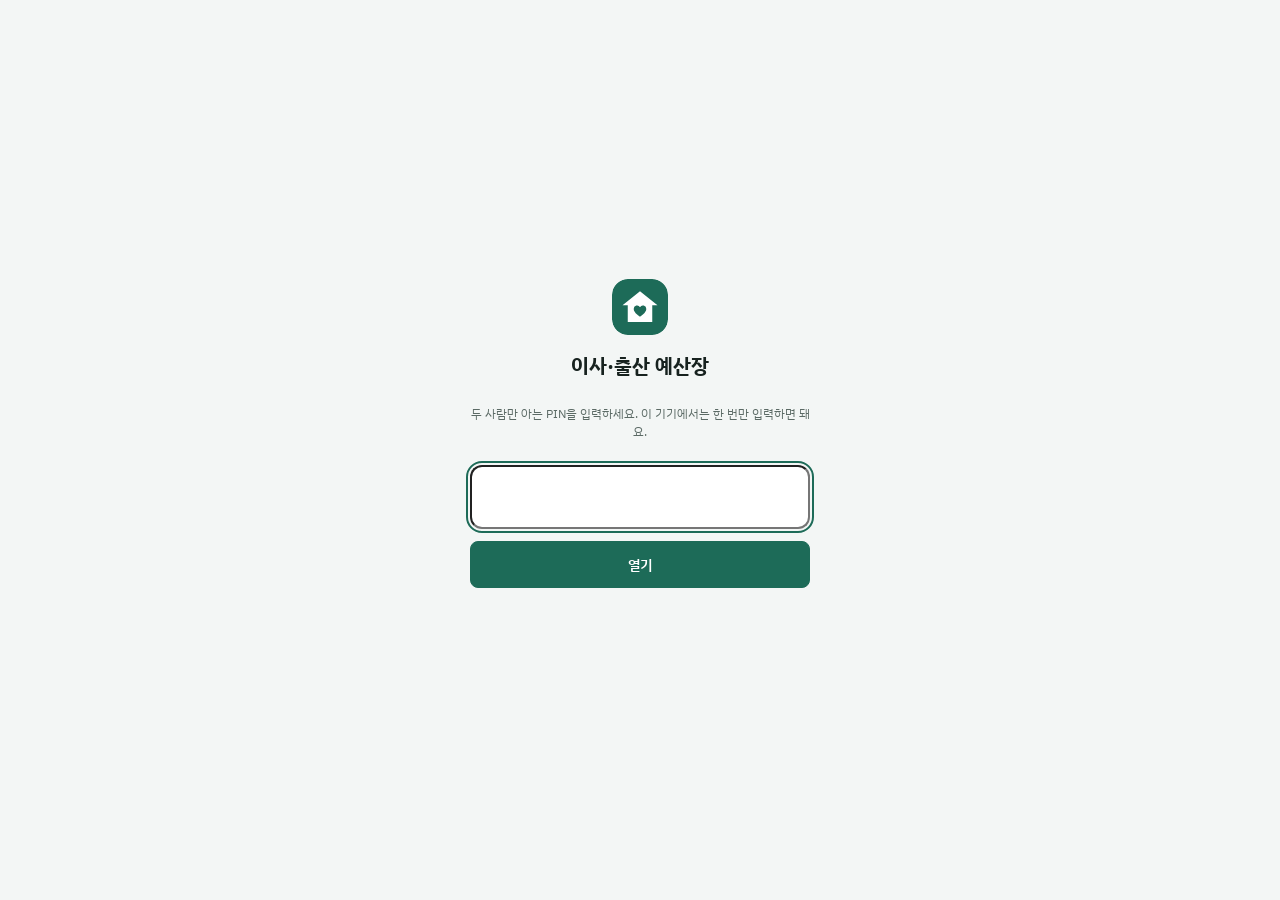
==== commit 0af1034c: "예산장: 결제 카드 구분, 통장별 입금 계획, 저장 속도, 육아 분류 제안 Co-Authored-By: Claude Opus 5.5 <noreply@anthropic.com> Cl" ====
--- a/budget/index.html
+++ b/budget/index.html
@@ -50,7 +50,7 @@
   --plan:#64748b; --plan-bg:#eef1f5; --card:#a1620b; --card-bg:#fdf0d9;
   --settled:#1f7a43; --settled-bg:#dff3e6; --gift:#7a4fc9; --gift-bg:#eee6fb;
   --danger:#b42318; --danger-bg:#fde8e6;
-  --move:#2f6db3; --baby:#d0628b;
+  --move:#2f6db3; --baby:#d0628b; --gj:#2f6db3; --eh:#e07a2f; --etc:#1d6b58;
   --font:"IBM Plex Sans KR","Apple SD Gothic Neo","Malgun Gothic",system-ui,sans-serif;
   --radius:12px;
 }
@@ -59,13 +59,13 @@
   --ink:#e6eeeb; --muted:#97a6a1; --accent:#5cc4a6; --accent-ink:#0b1a15; --accent-soft:#1d3a31;
   --plan:#a3b1c2; --plan-bg:#232b33; --card:#f0b45a; --card-bg:#3a2c14;
   --settled:#6cd598; --settled-bg:#163225; --gift:#b99bf2; --gift-bg:#2a2140;
-  --danger:#f2867b; --danger-bg:#3d1c19; --move:#78aee8; --baby:#ee93b4; color-scheme:dark}}
+  --danger:#f2867b; --danger-bg:#3d1c19; --move:#78aee8; --baby:#ee93b4; --gj:#78aee8; --eh:#f2a35e; --etc:#5cc4a6; color-scheme:dark}}
 :root[data-theme="dark"]{
   --bg:#0f1513; --surface:#18201d; --sunk:#121a17; --line:#2a3531;
   --ink:#e6eeeb; --muted:#97a6a1; --accent:#5cc4a6; --accent-ink:#0b1a15; --accent-soft:#1d3a31;
   --plan:#a3b1c2; --plan-bg:#232b33; --card:#f0b45a; --card-bg:#3a2c14;
   --settled:#6cd598; --settled-bg:#163225; --gift:#b99bf2; --gift-bg:#2a2140;
-  --danger:#f2867b; --danger-bg:#3d1c19; --move:#78aee8; --baby:#ee93b4; color-scheme:dark}
+  --danger:#f2867b; --danger-bg:#3d1c19; --move:#78aee8; --baby:#ee93b4; --gj:#78aee8; --eh:#f2a35e; --etc:#5cc4a6; color-scheme:dark}
 *{box-sizing:border-box}
 [hidden]{display:none!important}
 body{background:var(--bg);color:var(--ink);font-family:var(--font);font-size:15px;line-height:1.5;
@@ -136,8 +136,6 @@
 .bill-list li{display:grid;grid-template-columns:minmax(0,1fr) auto;gap:4px 10px;padding:9px 0;border-top:1px solid var(--line);align-items:center}
 .bill-list .nm{min-width:0;overflow-wrap:anywhere}
 .bill-list .amt{text-align:right;font-weight:600}
-.bill-list select{grid-column:1/-1;width:100%}
-@media (min-width:641px){.bill-list li{grid-template-columns:minmax(0,1fr) 160px 110px}.bill-list select{grid-column:auto;order:2}.bill-list .amt{order:3}}
 
 select,input[type=text],input[type=search],textarea{background:var(--surface);border:1px solid var(--line);border-radius:8px;padding:7px 10px;min-width:0}
 select.unset{border-color:var(--danger);color:var(--danger)}
@@ -378,6 +376,40 @@
 .exitbar span{font-size:12px;opacity:.75}
 .exitbar .btn{flex:none;background:var(--bg);color:var(--ink);border-color:var(--bg)}
 @media (prefers-reduced-motion:no-preference){.exitbar.in{animation:toastIn .22s var(--ease)}}
+.c-gj{--c:var(--gj)} .c-eh{--c:var(--eh)} .c-etc{--c:var(--etc)} .c-none{--c:var(--muted)}
+.bar.stacked{display:flex}
+.bar.stacked span{border-radius:0;flex:none}
+.bar.stacked span:first-child{border-radius:99px 0 0 99px}
+.bar.stacked span:last-child{border-radius:0 99px 99px 0}
+.bar.stacked span:only-child{border-radius:99px}
+.bar .seg-gj{background:var(--gj)} .bar .seg-eh{background:var(--eh)} .bar .seg-etc{background:var(--etc)}
+.bar.stacked.over{box-shadow:0 0 0 2px var(--danger-bg),inset 0 0 0 1px var(--danger)}
+.cardlegend{display:flex;gap:12px;flex-wrap:wrap;font-size:12px;color:var(--muted);margin-top:8px}
+.cardlegend i{display:inline-block;width:9px;height:9px;border-radius:3px;margin-right:5px;vertical-align:-1px;background:var(--c)}
+.cdot{display:inline-block;width:7px;height:7px;border-radius:50%;background:var(--c);margin-right:4px;vertical-align:1px}
+.cardsplit{margin-top:1px}
+.deposits{display:flex;flex-direction:column;gap:8px;margin:10px 0 4px}
+.dep{border:1px solid var(--line);border-left:4px solid var(--c,var(--muted));border-radius:10px;padding:9px 12px;display:flex;flex-direction:column;gap:3px}
+.dep.unset{border-left-color:var(--danger);background:var(--danger-bg)}
+.dep:has(.c-gj){--c:var(--gj)} .dep:has(.c-eh){--c:var(--eh)}
+.dep-top{display:flex;justify-content:space-between;align-items:baseline;gap:8px}
+.dep-top b{font-size:17px}
+.cardtag{font-weight:700;font-size:14px;color:var(--c)}
+.dep.unset .cardtag{color:var(--danger)}
+.dep-src{font-size:12px;color:var(--muted)}
+.bill-list .sels{grid-column:1/-1;display:grid;grid-template-columns:minmax(0,.8fr) minmax(0,1fr);gap:6px}
+.bill-list .sels > *{width:100%;min-width:0}
+.bill-list select.c-sel-gj{color:var(--gj);font-weight:600} .bill-list select.c-sel-eh{color:var(--eh);font-weight:600}
+.qchip.cardchip{border-radius:999px;padding:2px 10px;font-weight:600;background:color-mix(in srgb,var(--c) 14%,transparent);color:var(--c)}
+.qchip.cardchip.c-none{background:var(--danger-bg);color:var(--danger)}
+.dot.c-gj{color:var(--gj)} .dot.c-eh{color:var(--eh)}
+.seg.seg3{grid-template-columns:repeat(3,1fr)}
+.suggest{border-color:color-mix(in srgb,var(--accent) 40%,var(--line));background:color-mix(in srgb,var(--accent-soft) 45%,var(--surface));margin-bottom:12px}
+.suggest p{margin:6px 0 4px}
+.suggest summary{cursor:pointer;font-size:13px;color:var(--accent);font-weight:600;padding:4px 0}
+.sugg-list{list-style:none;margin:6px 0 0;padding:0;display:flex;flex-direction:column;gap:6px;font-size:13px}
+.sugg-list li{display:flex;flex-direction:column}
+.sugg-list span{color:var(--muted)}
 @keyframes fadeUp{from{opacity:0;transform:translateY(6px)}to{opacity:1;transform:none}}
 @keyframes popIn{from{opacity:0;transform:scale(.94)}to{opacity:1;transform:none}}
 @keyframes toastIn{from{opacity:0;transform:translate(-50%,10px)}to{opacity:1;transform:translate(-50%,0)}}
@@ -402,6 +434,7 @@
   <main>
     <section id="v-summary" class="stack"></section>
     <section id="v-items" hidden>
+      <div id="suggest"></div>
       <div class="filters">
         <div class="chips" id="f-group" role="group" aria-label="구분"></div>
         <div class="chips" id="f-status" role="group" aria-label="상태"></div>
@@ -445,6 +478,14 @@
         <label><input type="radio" name="st" value="settled">정산 완료</label>
         <label><input type="radio" name="st" value="gift">선물</label>
       </div>
+    </div>
+    <div class="field" id="e-card-wrap"><span>결제 카드 <em class="hint">카드값이 빠지는 통장</em></span>
+      <div class="seg seg3" id="e-card">
+        <label><input type="radio" name="cb" value="">지정 안 함</label>
+        <label><input type="radio" name="cb" value="gj">광준 카드</label>
+        <label><input type="radio" name="cb" value="eh">은혜 카드</label>
+      </div>
+      <small class="hint warn" id="e-card-warn" hidden>구글 시트 쪽 코드(Code.gs)를 업데이트해야 저장돼요.</small>
     </div>
     <div class="two">
       <div class="field srcfield"><span>어디서 나갈 돈? <em class="hint">나눠 낼 수 있어요</em></span>
@@ -546,6 +587,14 @@
   free.forEach(p => { p.amount = Math.max(0, (i.amount || 0) - fixed) / free.length; p.rest = true; });
   return parts;
 }
+// 결제 카드 명의. 카드값은 각자 카드 통장으로 빠지니, 통장마다 얼마 넣을지 계산할 때 쓴다
+const CARDS = {gj: '광준', eh: '은혜'};
+const cardName = k => CARDS[k] ? CARDS[k] + ' 카드' : '';
+const CARD_PREF = 'budget-card'; // 이 기기에서 마지막으로 고른 카드 (아내 폰이면 아내 카드가 기본)
+const lastCard = () => { try { return localStorage.getItem(CARD_PREF) || ''; } catch { return ''; } };
+const rememberCard = k => { try { if (k) localStorage.setItem(CARD_PREF, k); } catch {} };
+// 구글 시트 쪽 코드가 '결제카드' 열을 아직 모르면(업데이트 전) 저장이 안 되므로 안내한다
+const cardSupported = () => !API || !S.items.length || 'cardBy' in S.items[0];
 const unassignedOf = i => i.status === 'gift' ? 0 : Math.max(0, (i.amount || 0) - sum(parseSources(i)));
 // 남은 금액을 이 자금에서 내도록 추가 (기존에 정한 몫은 그대로)
 function withRemainder(i, fund){
@@ -737,22 +786,33 @@
   const months = [...new Set(card.map(i => i.billMonth || '출금월 미정'))].sort((a, b) => billRank(a) - billRank(b));
   const billBlocks = months.map(m => {
     const rows = card.filter(i => (i.billMonth || '출금월 미정') === m);
-    const bySrc = {};
+    // 카드(통장)별로: 그 통장에 넣어야 할 돈과, 그 돈을 어느 자금에서 가져올지
+    const byCard = {};
     rows.forEach(i => {
-      parseSources(i).forEach(p => { bySrc[p.fund] = (bySrc[p.fund] || 0) + p.amount; });
-      const r = unassignedOf(i); if (r) bySrc[''] = (bySrc[''] || 0) + r;
+      const k = CARDS[i.cardBy] ? i.cardBy : '';
+      const d = byCard[k] || (byCard[k] = {total: 0, src: {}});
+      d.total += i.amount || 0;
+      parseSources(i).forEach(p => { d.src[p.fund] = (d.src[p.fund] || 0) + p.amount; });
+      const r = unassignedOf(i); if (r) d.src[''] = (d.src[''] || 0) + r;
     });
-    const srcChips = Object.entries(bySrc).sort((a, b) => (a[0] === '') - (b[0] === '') || b[1] - a[1])
-      .map(([k, v]) => `<span class="${k ? '' : 'unset'}">${esc(k ? fundName(k) || '삭제된 자금' : '출처 미정')} ${won(v)}</span>`).join('');
+    const deposit = ['gj', 'eh', ''].filter(k => byCard[k]).map(k => {
+      const d = byCard[k];
+      const src = Object.entries(d.src).sort((a, b) => (a[0] === '') - (b[0] === '') || b[1] - a[1])
+        .map(([f, v]) => f ? `${esc(fundName(f) || '삭제된 자금')}에서 ${won(v)}` : `<span class="warn">출처 미정 ${won(v)}</span>`).join(' · ');
+      return `<div class="dep${k ? '' : ' unset'}">
+        <div class="dep-top"><span class="cardtag c-${k || 'none'}">${k ? cardName(k) + ' 통장' : '카드 미지정'}</span><b class="num">${won(d.total)}</b></div>
+        <div class="dep-src">${src}</div>
+      </div>`;
+    }).join('');
     return `<div class="panel" id="j-bill-${months.indexOf(m)}">
       <h2>${esc(m)} 카드 출금 예정 <small>${rows.length}건</small></h2>
       <div class="bill-total num">${won(sum(rows))}</div>
-      <div class="hint">카드로 이미 결제한 금액이에요. 어디서 메꿀지 골라 두세요.</div>
-      <div class="srcsum">${srcChips}</div>
+      <div class="hint">카드로 이미 결제한 금액이에요. 통장마다 이만큼 넣어 두면 돼요.</div>
+      <div class="deposits">${deposit}</div>
       <ul class="bill-list">${rows.map(i => `
         <li><span class="nm">${esc(i.name)}</span>
-          ${sourceSelect(i)}
-          <span class="amt num">${won(i.amount)}</span></li>`).join('')}</ul>
+          <span class="amt num">${won(i.amount)}</span>
+          <span class="sels">${cardSelect(i)}${sourceSelect(i)}</span></li>`).join('')}</ul>
       <div class="row-actions">
         <button type="button" class="btn" data-settle="${esc(m)}">출금 끝남 → 모두 정산 완료로</button>
       </div>
@@ -760,15 +820,25 @@
   }).join('');
 
   // 자금별 계획
+  let anyCard = false;
   const fundRows = [...S.funds].sort(byOrder).map(f => {
-    const used = items.filter(i => i.status !== 'gift').reduce((a, i) => a + sum(parseSources(i).filter(p => p.fund === f.id)), 0);
-    const pct = f.amount ? Math.min(100, used / f.amount * 100) : (used ? 100 : 0);
+    const by = {gj: 0, eh: 0, etc: 0};
+    items.filter(i => i.status !== 'gift').forEach(i => {
+      const amt = sum(parseSources(i).filter(p => p.fund === f.id));
+      if (amt) by[CARDS[i.cardBy] ? i.cardBy : 'etc'] += amt;
+    });
+    const used = by.gj + by.eh + by.etc;
+    const den = f.amount ? Math.max(f.amount, used) : (used || 1);
     const left = (f.amount || 0) - used;
     const loanNoAmt = isLoan(f) && !f.amount;
+    const seg = k => by[k] ? `<span class="seg-${k}" style="width:${by[k] / den * 100}%"></span>` : '';
+    const cardTxt = ['gj', 'eh'].filter(k => by[k]).map(k => `<span class="cdot c-${k}"></span>${cardName(k)} ${won(by[k])}`).join(' · ');
+    if (by.gj || by.eh) anyCard = true;
     return `<li class="${f.excluded ? 'excl' : ''}${isLoan(f) ? ' loanf' : ''}">
       <div class="top"><b>${esc(f.name)}${f.excluded ? ' · 예산 제외' : ''}${isLoan(f) && !/대출/.test(f.name) ? ' · 대출' : ''}</b><span class="num">${loanNoAmt ? '금액 미정' : won(f.amount)}</span></div>
-      <div class="bar"><span class="${left < 0 && !loanNoAmt ? 'over' : ''}" style="width:${pct}%"></span></div>
+      <div class="bar stacked${left < 0 && !loanNoAmt ? ' over' : ''}">${seg('gj')}${seg('eh')}${seg('etc')}</div>
       <div class="meta num">쓸 곳 정함 ${won(used)} · ${loanNoAmt ? '대출 받을 금액을 자금 탭에서 입력하세요' : left < 0 ? '<b style="color:var(--danger)">' + won(-left) + ' 부족</b>' : '남음 ' + won(left)}</div>
+      ${cardTxt ? `<div class="meta num cardsplit">${cardTxt}</div>` : ''}
     </li>`;
   }).join('');
   const unassigned = items.filter(i => unassignedOf(i) > 0);
@@ -794,6 +864,7 @@
       <div class="stack">
         <div class="panel" id="j-funds">
           <h2>자금별 사용 계획 <small>지출에 출처를 정하면 여기서 빠져요</small></h2>
+          ${anyCard ? `<div class="cardlegend"><span><i class="c-gj"></i>${cardName('gj')}</span><span><i class="c-eh"></i>${cardName('eh')}</span><span><i class="c-etc"></i>그 외</span></div>` : ''}
           <ul class="funds">${fundRows}</ul>
           ${unassigned.length ? `<button type="button" class="linkrow" data-goto="nosrc">출처 아직 안 정한 지출 <b class="num">${unassigned.length}건 · ${won(unassignedSum)}</b><i aria-hidden="true">›</i></button>` : '<div class="hint" style="margin-top:12px">모든 지출의 출처를 정했어요.</div>'}
         </div>
@@ -825,6 +896,7 @@
     if (await write('items', s.dataset.src, {source: v}, 'update')) toast('출처를 바꿨어요');
   }));
   el.querySelectorAll('[data-edit]').forEach(b => b.addEventListener('click', () => openEditor(b.dataset.edit)));
+  el.querySelectorAll('select[data-cardsel]').forEach(s => s.addEventListener('change', () => setCard(s.dataset.cardsel, s.value)));
   el.querySelectorAll('[data-settle]').forEach(b => b.addEventListener('click', async () => {
     if (!b.classList.contains('armed')){
       b.classList.add('armed', 'btn', 'danger'); b.textContent = '한 번 더 누르면 정산 완료로 바꿔요';
@@ -837,6 +909,10 @@
     if (await writeMany('items', rows.map(i => ({id: i.id, data: {status: 'settled'}})))) toast(`${rows.length}건을 정산 완료로 바꿨어요`);
   }));
 }
+function cardSelect(i){
+  const k = CARDS[i.cardBy] ? i.cardBy : '';
+  return `<select data-cardsel="${esc(i.id)}" class="${k ? 'c-sel-' + k : 'unset'}" aria-label="${esc(i.name)} 결제 카드"><option value="">카드 미지정</option>${Object.keys(CARDS).map(c => `<option value="${c}"${c === k ? ' selected' : ''}>${cardName(c)}</option>`).join('')}</select>`;
+}
 function fundOptions(selected){
   const opts = [...S.funds].sort(byOrder).map(f => `<option value="${esc(f.id)}"${f.id === selected ? ' selected' : ''}>${esc(f.name)}</option>`).join('');
   return opts + (S.funds.some(isLoan) ? '' : '<option value="__newloan">대출 (새로 추가)</option>');
@@ -844,7 +920,7 @@
 // 대출 자금이 없으면 '대출'을 만들고 그 id를 돌려준다
 async function pickFund(v){
   if (v !== '__newloan') return v;
-  if (!S.funds.some(f => f.id === 'loan')) await write('funds', 'loan', {name: '대출', amount: 0, excluded: false, order: 99});
+  if (!S.funds.some(f => f.id === 'loan')) write('funds', 'loan', {name: '대출', amount: 0, excluded: false, order: 99}); // 화면엔 바로 생김
   return 'loan';
 }
 // 출처 한 곳(또는 미정)이면 고르는 칸, 여러 곳이면 눌러서 편집
@@ -901,7 +977,7 @@
   if (i.status === 'gift' && i.gift) meta.push('가액 ' + won(i.gift));
   if (i.note && !/^https?:/.test(i.note)) meta.push(esc(i.note.length > 40 ? i.note.slice(0, 40) + '…' : i.note));
   const stKey = i.status in STATUS ? i.status : 'plan';
-  return `<div class="item${UI.flash?.id === i.id && Date.now() - UI.flash.at < 700 ? ' flashrow' : ''}" data-id="${esc(i.id)}">
+  return `<div class="item${UI.flash?.id === i.id && Date.now() - UI.flash.at < 900 ? ' flashrow' : ''}" data-id="${esc(i.id)}">
     <button type="button" class="item-main" data-open="${esc(i.id)}">
       <span class="nm">${esc(i.name)}</span>
       <span class="amt num ${i.amount ? '' : 'zero'}">${i.amount ? won(i.amount) : (i.status === 'gift' ? '0원' : '금액 미정')}</span>
@@ -910,6 +986,7 @@
     <div class="qrow">
       <button type="button" class="qchip pill s-${stKey}${flashOf(i.id, 'qs')}" data-qs="${esc(i.id)}" aria-haspopup="menu">${pill}<i aria-hidden="true">▾</i></button>
       ${i.status === 'gift' ? '' : srcChip(i)}
+      ${i.status === 'card' || CARDS[i.cardBy] ? `<button type="button" class="qchip cardchip c-${CARDS[i.cardBy] ? i.cardBy : 'none'}${flashOf(i.id, 'qc')}" data-qc="${esc(i.id)}" aria-haspopup="menu">${CARDS[i.cardBy] ? cardName(i.cardBy) : '카드 미지정'}<i aria-hidden="true">▾</i></button>` : ''}
     </div>
   </div>`;
 }
@@ -931,6 +1008,8 @@
   if (qs) return statusMenu(qs);
   const qf = e.target.closest('[data-qf]');
   if (qf) return sourceMenu(qf);
+  const qc = e.target.closest('[data-qc]');
+  if (qc) return cardMenu(qc);
 });
 
 /* ---------- 목록에서 바로 고르는 작은 메뉴 ---------- */
@@ -970,7 +1049,7 @@
 // 방금 바뀐 칩을 한 번 반짝이게: 다시 그릴 때 이 표시가 있으면 flash 클래스
 function markFlash(id, kind){ UI.flash = {id, kind, at: Date.now()}; }
 const flashOf = (id, kind) => UI.flash && UI.flash.id === id && UI.flash.kind === kind && Date.now() - UI.flash.at < 700 ? ' flash' : '';
-document.addEventListener('pointerdown', e => { if (!pop.hidden && !pop.contains(e.target) && !e.target.closest('[data-qs],[data-qf]')) closePop(); }, true);
+document.addEventListener('pointerdown', e => { if (!pop.hidden && !pop.contains(e.target) && !e.target.closest('[data-qs],[data-qf],[data-qc]')) closePop(); }, true);
 window.addEventListener('scroll', closePop, {passive: true});
 window.addEventListener('resize', closePop);
 document.addEventListener('keydown', e => { if (e.key === 'Escape') closePop(); });
@@ -994,9 +1073,24 @@
       markFlash(i.id, 'qs');
       const [st, month] = v.split(':');
       const data = {status: st};
-      if (st === 'card') data.billMonth = month;
+      if (st === 'card'){ data.billMonth = month; if (!CARDS[i.cardBy] && lastCard() && cardSupported()) data.cardBy = lastCard(); }
       if (await write('items', i.id, data, 'update')) toast(st === 'card' ? `카드결제 · ${month} 출금으로 바꿨어요` : `${STATUS[st].label}(으)로 바꿨어요`);
     });
+}
+async function setCard(id, k){
+  if (!cardSupported()){ toast('카드 구분은 구글 시트 쪽 코드(Code.gs)를 업데이트한 뒤 저장돼요'); renderAll(); return; }
+  rememberCard(k);
+  if (await write('items', id, {cardBy: k}, 'update')) toast(k ? `${cardName(k)}로 정했어요` : '카드를 비웠어요');
+}
+function cardMenu(anchor){
+  if (closePop.anchor === anchor && !pop.hidden) return closePop();
+  const i = S.items.find(x => x.id === anchor.dataset.qc);
+  if (!i) return;
+  const cur = CARDS[i.cardBy] ? i.cardBy : '';
+  openPop(anchor, `<div class="pop-h">${esc(i.name)} · 어느 카드로 결제?</div>`
+    + Object.keys(CARDS).map(k => `<button type="button" role="menuitemradio" aria-checked="${k === cur}" data-v="${k}"><span class="dot c-${k}"></span>${cardName(k)}${k === cur ? '<b>✓</b>' : ''}</button>`).join('')
+    + `<hr><button type="button" data-v="">지정 안 함${!cur ? '<b>✓</b>' : ''}</button>`,
+    v => { if (v === cur) return; markFlash(i.id, 'qc'); setCard(i.id, v); });
 }
 function sourceMenu(anchor){
   if (closePop.anchor === anchor && !pop.hidden) return closePop();
@@ -1032,6 +1126,11 @@
 function syncStatusFields(){
   const st = dlg.querySelector('input[name=st]:checked')?.value;
   $('#e-bill-wrap').hidden = st !== 'card';
+  $('#e-card-wrap').hidden = st === 'gift';
+  // 카드결제로 바꿨는데 카드가 비어 있으면 이 기기에서 마지막으로 쓴 카드를 미리 골라 둔다
+  if (st === 'card' && !dlg.querySelector('input[name=cb]:checked')?.value && lastCard()){
+    const r = dlg.querySelector(`input[name=cb][value="${lastCard()}"]`); if (r) r.checked = true;
+  }
   $('#e-gift-wrap').hidden = st !== 'gift';
 }
 dlg.querySelectorAll('input[name=st]').forEach(r => r.addEventListener('change', () => {
@@ -1059,6 +1158,8 @@
   const rest = parts.find(p => p.rest);
   const rows = [{fund: rest ? rest.fund : ''}, ...parts.filter(p => !p.rest).map(p => ({fund: p.fund, amount: p.amount}))];
   renderSrcRows(rows);
+  dlg.querySelector(`input[name=cb][value="${CARDS[i?.cardBy] ? i.cardBy : ''}"]`).checked = true;
+  $('#e-card-warn').hidden = cardSupported();
   (dlg.querySelector(`input[name=st][value="${i?.status || 'plan'}"]`) || dlg.querySelector('input[name=st][value=plan]')).checked = true;
   syncStatusFields();
   const del = $('#e-del'); del.hidden = !i; del.classList.remove('armed'); del.textContent = '삭제';
@@ -1123,18 +1224,25 @@
     source: await readSrcRows(), billMonth: status === 'card' ? ($('#e-bill').value || defaultBill()) : (prev?.billMonth || ''),
     gift: toNum($('#e-gift').value), note: $('#e-note').value.trim(),
     order: prev?.order ?? Date.now(),
+    cardBy: status === 'gift' ? '' : (dlg.querySelector('input[name=cb]:checked')?.value || ''),
   };
+  if (data.cardBy) rememberCard(data.cardBy);
   const srcRows = srcRowsNow();
   if (srcRows.slice(1).reduce((a, r) => a + (r.fund ? r.amount : 0), 0) > data.amount){ toast('나눈 금액 합이 지출 금액보다 커요'); return; }
-  $('#e-save').disabled = true;
-  const ok = await write('items', UI.editing || newId('i'), data);
-  $('#e-save').disabled = false;
-  if (ok){ dlg.close(); toast(prev ? '저장했어요' : '추가했어요'); }
+  // 서버 응답(구글 2~4초)을 기다리지 않는다: write가 화면에 먼저 반영하므로 바로 닫고,
+  // 실패하면 write 쪽에서 알려 주고 서버 상태로 되돌린다
+  const id = UI.editing || newId('i');
+  markFlash(id, 'row');
+  dlg.close();
+  toast(prev ? '저장했어요' : '추가했어요');
+  write('items', id, data);
 });
 $('#e-del').addEventListener('click', async e => {
   const b = e.currentTarget;
   if (!b.classList.contains('armed')){ b.classList.add('armed'); b.textContent = '정말 삭제'; return; }
-  if (await write('items', UI.editing, null, 'delete')){ dlg.close(); toast('삭제했어요'); }
+  const id = UI.editing;
+  dlg.close(); toast('삭제했어요');
+  write('items', id, null, 'delete');
 });
 
 function renderSrcRows(rows){
@@ -1262,7 +1370,50 @@
   if (!await write('todos', newId('t'), {text, done: false, order: Date.now()})) inp.value = text;
 });
 
-function renderAll(){ renderSummary(); renderFilters(); renderItems(); renderFunds(); renderTodo(); requestAnimationFrame(updateJumpActive); }
+/* ---------- 육아 분류 나누기 제안 ----------
+   '육아용품' 한 분류에 몰려 있는 항목을 이름으로 알아보고 세부 분류로 나누자고 제안한다.
+   누르기 전에는 아무것도 바꾸지 않는다. */
+const BABY_CATS = {
+  '외출·이동': ['휴대용 유모차', '레카로 카시트', '아기띠'],
+  '수유': ['보르르 분유포트', '폴레드 소독기', '젖병', '나리몽 휴대용 분유포트', '젖병 거치대', '마더케이 젖병솔', '수유등'],
+  '목욕·위생': ['자이티 아기비데', '멸균티슈, 치약, 칫솔', '오버나이트', '로션', '스탠딩 욕조..?', '슬로운 샤워기', '손톱트리머', '버틀러 아기물티슈', '비판텐', '프랭클린 힙세정제(리필포함)', '프랭클린 바디&핸드워시', '해피달링 수전, 필터'],
+  '세탁·세제': ['마더케이 세탁세제', '마더케이 지퍼백', '마더케이 무형광 세탁망', '프랭클린 주방세제', '프랭클린 섬유유연제'],
+  '건강·안전': ['아기 비타민D, 유산균', '노시부', '해열제', '브라운 체온계', '온습도계', '가습기', '홈캠', '백색 소음기'],
+  '수면·침구': ['원목침대', '라라스 옆잠베개', '두상베개', '담요', '수면조끼', '엔젤앤비 역방쿠', 'pvc매트', '기저귀갈이대'],
+  '의류·놀이': ['배냇저고리', '베베룬 손수건(거즈, 엠보)', '애착인형', '타이니 모빌'],
+  '산모용품': ['산후복대(마문느,리맘드)', '무압박 양말', '손목보호대', '맘스안심팬티', '생리대 대형', '압박스타킹', '수유패드'],
+  '생활가전': ['음식물처리기', '트롤리'],
+};
+const normName = n => String(n || '').replace(/\s+/g, '');
+const BABY_CAT_OF = Object.fromEntries(Object.entries(BABY_CATS).flatMap(([c, ns]) => ns.map(n => [normName(n), c])));
+const SUGGEST_KEY = 'budget-babycat-dismiss';
+function babyCatPlan(){
+  return S.items.filter(i => i.group === 'baby' && i.section === '육아용품' && BABY_CAT_OF[normName(i.name)])
+    .map(i => ({id: i.id, name: i.name, cat: BABY_CAT_OF[normName(i.name)]}));
+}
+function renderSuggest(){
+  const el = $('#suggest');
+  const plan = loaded.has('items') ? babyCatPlan() : [];
+  if (plan.length < 3 || store.get(SUGGEST_KEY)){ el.innerHTML = ''; return; }
+  const groups = {};
+  plan.forEach(p => (groups[p.cat] = groups[p.cat] || []).push(p.name));
+  const cats = Object.entries(groups).sort((a, b) => b[1].length - a[1].length);
+  el.innerHTML = `<div class="panel suggest">
+    <h2>육아용품 ${plan.length}건을 ${cats.length}개 분류로 나눌까요?</h2>
+    <p class="hint">이름을 보고 나눠 봤어요. 나눈 뒤에도 항목마다 분류를 고칠 수 있어요.</p>
+    <details><summary>${cats.map(([c, ns]) => `${esc(c)} ${ns.length}`).join(' · ')}</summary>
+      <ul class="sugg-list">${cats.map(([c, ns]) => `<li><b>${esc(c)}</b><span>${ns.map(esc).join(', ')}</span></li>`).join('')}</ul>
+    </details>
+    <div class="row-actions"><button type="button" class="btn primary" id="sugg-apply">이대로 나누기</button><button type="button" class="btn" id="sugg-no">괜찮아요</button></div>
+  </div>`;
+  $('#sugg-apply').addEventListener('click', async () => {
+    const p = babyCatPlan();
+    if (await writeMany('items', p.map(x => ({id: x.id, data: {section: x.cat}})))) toast(`${p.length}건을 나눴어요`);
+  });
+  $('#sugg-no').addEventListener('click', () => { store.set(SUGGEST_KEY, '1'); renderSuggest(); });
+}
+
+function renderAll(){ renderSuggest(); renderSummary(); renderFilters(); renderItems(); renderFunds(); renderTodo(); requestAnimationFrame(updateJumpActive); }
 
 /* ---------- 금액 입력칸 ---------- */
 // 숫자 키패드, 입력하는 동안 쉼표, 아래에 "1억 2,000만원" 식으로 읽어 준다
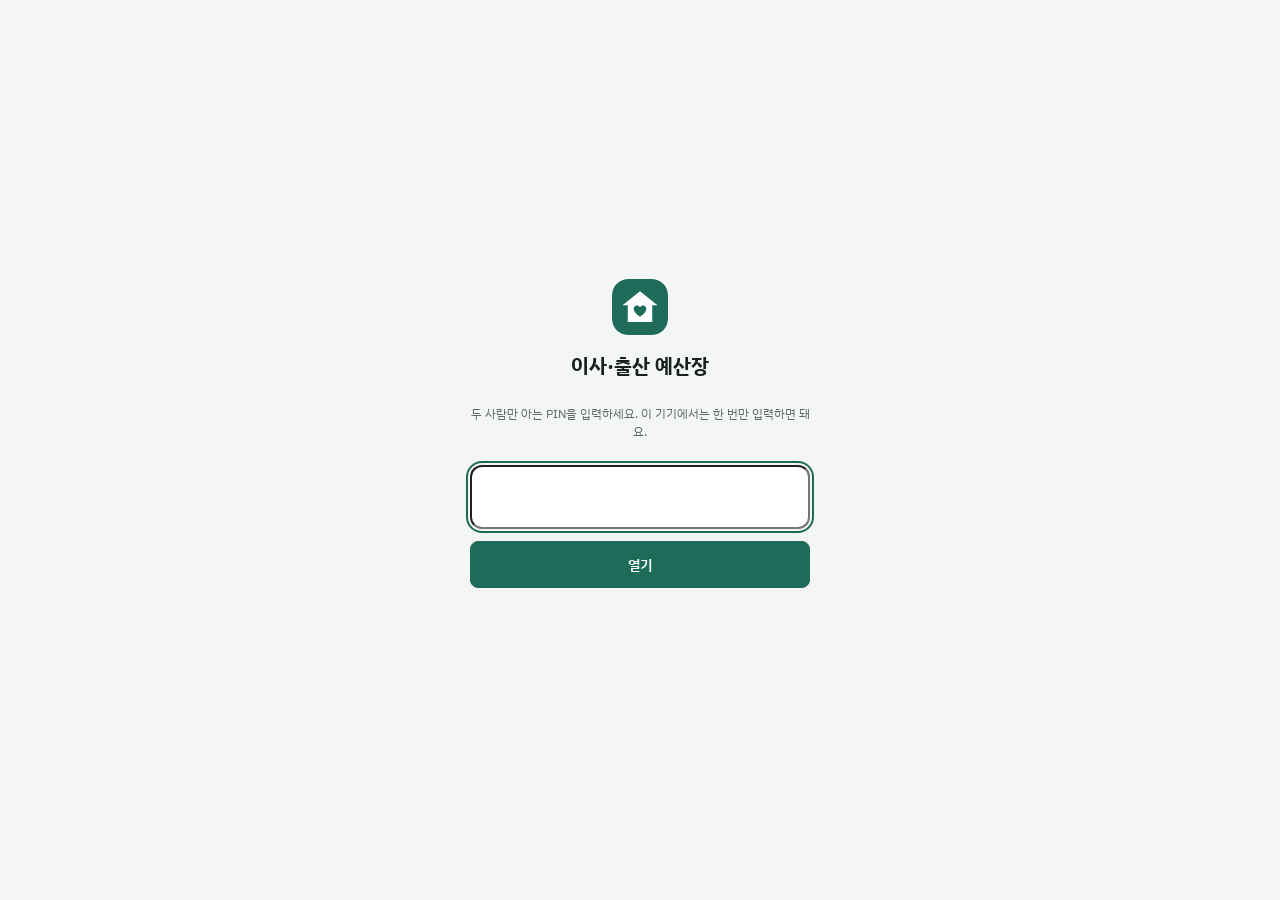
==== commit dd19853c: "예산장: 현황 할 일 체크박스·더 보기 Co-Authored-By: Claude Opus 5.5 <noreply@anthropic.com> Claude-Session: https:" ====
--- a/budget/index.html
+++ b/budget/index.html
@@ -402,6 +402,7 @@
 .bill-list select.c-sel-gj{color:var(--gj);font-weight:600} .bill-list select.c-sel-eh{color:var(--eh);font-weight:600}
 .qchip.cardchip{border-radius:999px;padding:2px 10px;font-weight:600;background:color-mix(in srgb,var(--c) 14%,transparent);color:var(--c)}
 .qchip.cardchip.c-none{background:var(--danger-bg);color:var(--danger)}
+.qchip.cardchip.c-muted{background:var(--sunk);color:var(--muted)}
 .dot.c-gj{color:var(--gj)} .dot.c-eh{color:var(--eh)}
 .seg.seg3{grid-template-columns:repeat(3,1fr)}
 .suggest{border-color:color-mix(in srgb,var(--accent) 40%,var(--line));background:color-mix(in srgb,var(--accent-soft) 45%,var(--surface));margin-bottom:12px}
@@ -410,6 +411,11 @@
 .sugg-list{list-style:none;margin:6px 0 0;padding:0;display:flex;flex-direction:column;gap:6px;font-size:13px}
 .sugg-list li{display:flex;flex-direction:column}
 .sugg-list span{color:var(--muted)}
+.sumtodos li{padding:4px 0}
+.sumtodos li.done .tx{color:var(--muted);text-decoration:line-through}
+@media (prefers-reduced-motion:no-preference){.sumtodos li.done{transition:opacity .4s .2s;opacity:.45}}
+.btn.ghost{border-color:transparent;background:none;color:var(--accent)}
+.empty .btn.ghost{padding:2px 6px}
 @keyframes fadeUp{from{opacity:0;transform:translateY(6px)}to{opacity:1;transform:none}}
 @keyframes popIn{from{opacity:0;transform:scale(.94)}to{opacity:1;transform:none}}
 @keyframes toastIn{from{opacity:0;transform:translate(-50%,10px)}to{opacity:1;transform:translate(-50%,0)}}
@@ -881,12 +887,26 @@
         </div>
         <div class="panel" id="j-todo">
           <h2>남은 할 일 <small>${todos.length}개</small></h2>
-          ${todos.length ? `<ul class="todos">${todos.slice(0, 5).map(t => `<li><span class="tx">${esc(t.text)}</span></li>`).join('')}</ul>` : '<div class="empty">다 했어요.</div>'}
+          ${todos.length ? `<ul class="todos sumtodos">${todos.map((t, k) => `<li${k >= 5 && !UI.todoMore ? ' hidden' : ''}>
+              <label><input type="checkbox" data-sumdone="${esc(t.id)}" aria-label="${esc(t.text)} 완료"><span class="tx">${esc(t.text)}</span></label></li>`).join('')}</ul>
+            <div class="row-actions">
+              ${todos.length > 5 ? `<button type="button" class="btn small" data-todomore>${UI.todoMore ? '접기' : `${todos.length - 5}개 더 보기`}</button>` : ''}
+              <button type="button" class="btn small ghost" data-gotab="todo">할 일 탭 ›</button>
+            </div>` : '<div class="empty">다 했어요. <button type="button" class="btn small ghost" data-gotab="todo">할 일 추가 ›</button></div>'}
         </div>
       </div>
     </div>
     ${billBlocks ? `<div class="grid2 bills">${billBlocks}</div>` : ''}`;
 
+  // 남은 할 일: 체크하면 줄이 그어진 걸 잠깐 보여 준 뒤 완료로 저장(목록에서 빠짐)
+  el.querySelectorAll('[data-sumdone]').forEach(c => c.addEventListener('change', () => {
+    const li = c.closest('li');
+    li.classList.toggle('done', c.checked);
+    if (!c.checked) return clearTimeout(c._t);
+    c._t = setTimeout(() => { write('todos', c.dataset.sumdone, {done: true}, 'update'); toast('완료했어요'); }, reduceMotionNow() ? 0 : 600);
+  }));
+  el.querySelector('[data-todomore]')?.addEventListener('click', () => { UI.todoMore = !UI.todoMore; renderSummary(); });
+  el.querySelectorAll('[data-gotab]').forEach(b => b.addEventListener('click', () => { showTab(b.dataset.gotab); window.scrollTo(0, 0); }));
   el.querySelectorAll('[data-goto]').forEach(b => b.addEventListener('click', () => {
     UI.status = b.dataset.goto; UI.group = 'all'; UI.q = ''; $('#f-q').value = '';
     renderFilters(); renderItems(); showTab('items'); window.scrollTo(0, 0);
@@ -986,7 +1006,7 @@
     <div class="qrow">
       <button type="button" class="qchip pill s-${stKey}${flashOf(i.id, 'qs')}" data-qs="${esc(i.id)}" aria-haspopup="menu">${pill}<i aria-hidden="true">▾</i></button>
       ${i.status === 'gift' ? '' : srcChip(i)}
-      ${i.status === 'card' || CARDS[i.cardBy] ? `<button type="button" class="qchip cardchip c-${CARDS[i.cardBy] ? i.cardBy : 'none'}${flashOf(i.id, 'qc')}" data-qc="${esc(i.id)}" aria-haspopup="menu">${CARDS[i.cardBy] ? cardName(i.cardBy) : '카드 미지정'}<i aria-hidden="true">▾</i></button>` : ''}
+      ${i.status === 'card' || i.status === 'settled' || CARDS[i.cardBy] ? `<button type="button" class="qchip cardchip c-${CARDS[i.cardBy] ? i.cardBy : (i.status === 'settled' ? 'muted' : 'none')}${flashOf(i.id, 'qc')}" data-qc="${esc(i.id)}" aria-haspopup="menu">${CARDS[i.cardBy] ? cardName(i.cardBy) : '카드 미지정'}<i aria-hidden="true">▾</i></button>` : ''}
     </div>
   </div>`;
 }
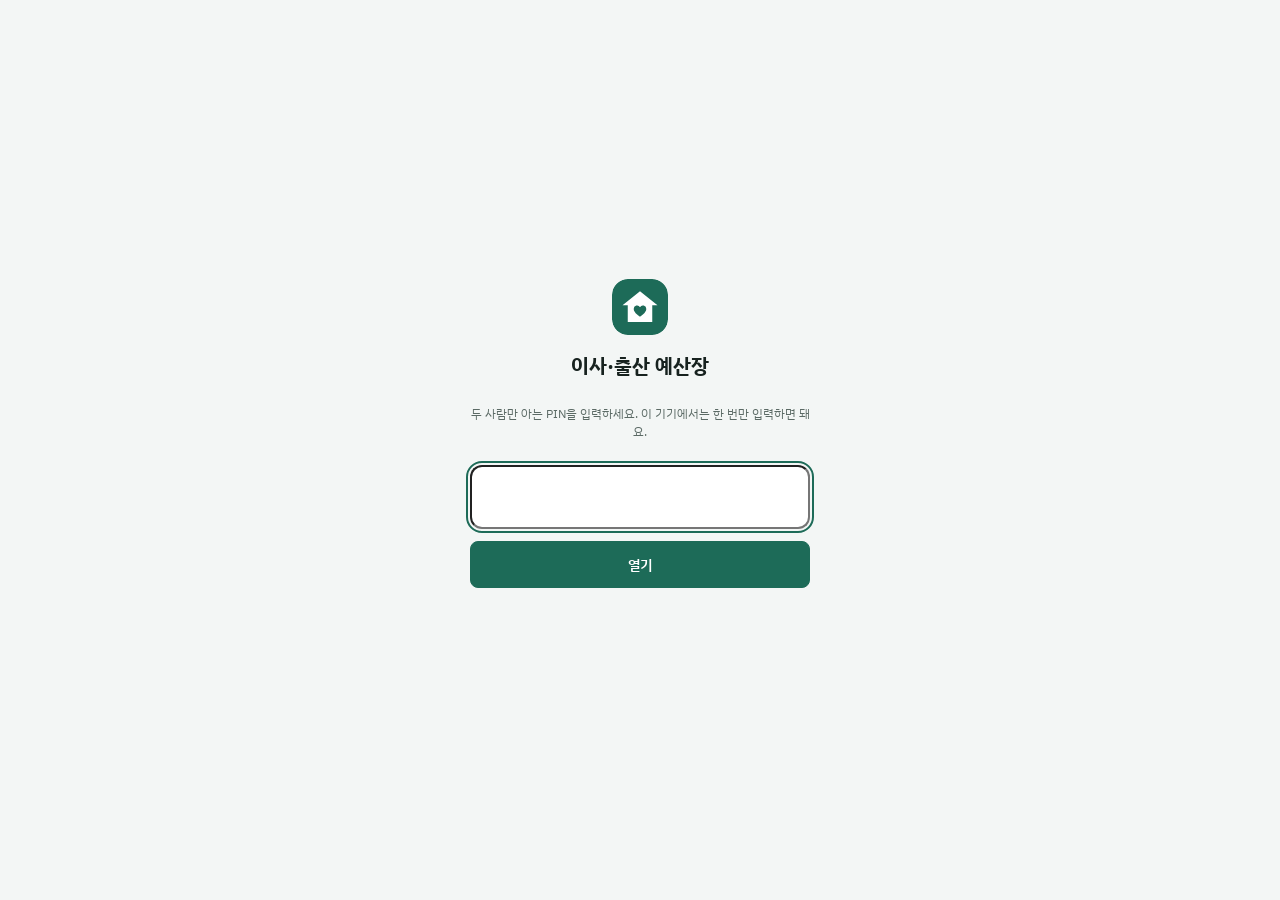
==== commit 5c9eed4e: "예산장: 할 일 고치기·순서 바꾸기·기한 Co-Authored-By: Claude Opus 5.5 <noreply@anthropic.com> Claude-Session: https" ====
--- a/budget/index.html
+++ b/budget/index.html
@@ -416,6 +416,27 @@
 @media (prefers-reduced-motion:no-preference){.sumtodos li.done{transition:opacity .4s .2s;opacity:.45}}
 .btn.ghost{border-color:transparent;background:none;color:var(--accent)}
 .empty .btn.ghost{padding:2px 6px}
+.todo-add{display:flex;flex-direction:column;gap:6px;margin-top:10px}
+.todo-add .addline{margin-top:0}
+.due-row{display:flex;align-items:center;gap:8px;flex-wrap:wrap}
+.duefield{display:inline-flex;align-items:center;gap:6px;font-size:13px;color:var(--muted);font-weight:600}
+.duefield input{padding:5px 8px;border:1px solid var(--line);border-radius:8px;background:var(--surface);min-width:0}
+.todo-help{margin:8px 0 0}
+.todo-edit li{gap:6px;transition:transform .15s var(--ease);background:var(--surface)}
+.todo-edit li.dragging{transition:none;position:relative;z-index:2;box-shadow:0 8px 20px rgba(0,0,0,.15);border-radius:10px}
+.handle{flex:none;width:28px;height:36px;display:grid;place-items:center;border:0;background:none;color:var(--muted);touch-action:none;cursor:grab;border-radius:8px}
+.handle:active{cursor:grabbing;background:var(--sunk)}
+.handle svg{width:18px;height:18px;fill:currentColor}
+.handle-sp{flex:none;width:28px}
+.tx-btn{flex:1;min-width:0;display:flex;align-items:center;gap:8px;flex-wrap:wrap;text-align:left;border:0;background:none;padding:6px 2px;border-radius:8px}
+.tx-btn:hover{background:var(--sunk)}
+.due{font-size:11px;font-weight:700;border-radius:999px;padding:2px 8px;white-space:nowrap;background:var(--sunk);color:var(--muted)}
+.due.soon{background:var(--card-bg);color:var(--card)}
+.due.over{background:var(--danger-bg);color:var(--danger)}
+.sumtodos .due{margin-left:6px}
+.todo-edit li.editing{display:block;padding:10px 0}
+.todo-form{display:flex;flex-direction:column;gap:8px}
+.todo-form .te-text{width:100%}
 @keyframes fadeUp{from{opacity:0;transform:translateY(6px)}to{opacity:1;transform:none}}
 @keyframes popIn{from{opacity:0;transform:scale(.94)}to{opacity:1;transform:none}}
 @keyframes toastIn{from{opacity:0;transform:translate(-50%,10px)}to{opacity:1;transform:translate(-50%,0)}}
@@ -452,10 +473,18 @@
     <section id="v-todo">
       <div class="panel">
         <h2>할 일 <small id="todo-count"></small></h2>
-        <form class="addline" id="todo-form">
-          <input type="text" id="new-todo" placeholder="할 일 적기" aria-label="새 할 일" enterkeyhint="done" autocomplete="off">
-          <button type="submit" class="btn primary">추가</button>
+        <form class="todo-add" id="todo-form">
+          <div class="addline">
+            <input type="text" id="new-todo" placeholder="할 일 적기" aria-label="새 할 일" enterkeyhint="done" autocomplete="off">
+            <button type="submit" class="btn primary">추가</button>
+          </div>
+          <div class="due-row">
+            <label class="duefield"><span>기한</span><input type="date" id="new-due" aria-label="새 할 일 기한 (선택)"></label>
+            <button type="button" class="btn small ghost" id="new-due-clear" hidden>기한 없음</button>
+            <span class="hint" id="new-due-hint">선택 안 하면 기한 없음</span>
+          </div>
         </form>
+        <p class="hint todo-help">글자를 누르면 고칠 수 있고, 왼쪽 ⋮⋮를 끌면 순서가 바뀌어요.</p>
         <div id="todo-list"></div>
       </div>
     </section>
@@ -888,7 +917,7 @@
         <div class="panel" id="j-todo">
           <h2>남은 할 일 <small>${todos.length}개</small></h2>
           ${todos.length ? `<ul class="todos sumtodos">${todos.map((t, k) => `<li${k >= 5 && !UI.todoMore ? ' hidden' : ''}>
-              <label><input type="checkbox" data-sumdone="${esc(t.id)}" aria-label="${esc(t.text)} 완료"><span class="tx">${esc(t.text)}</span></label></li>`).join('')}</ul>
+              <label><input type="checkbox" data-sumdone="${esc(t.id)}" aria-label="${esc(t.text)} 완료"><span class="tx">${esc(t.text)}</span>${dueBadge(t.due)}</label></li>`).join('')}</ul>
             <div class="row-actions">
               ${todos.length > 5 ? `<button type="button" class="btn small" data-todomore>${UI.todoMore ? '접기' : `${todos.length - 5}개 더 보기`}</button>` : ''}
               <button type="button" class="btn small ghost" data-gotab="todo">할 일 탭 ›</button>
@@ -1362,33 +1391,138 @@
 
 /* ---------- 할 일 ---------- */
 // 입력칸은 고정 마크업이고 목록만 다시 그린다 (입력 중인 글자가 지워지지 않게)
+// 기한(due)은 'YYYY-MM-DD' 글자. 비어 있으면 기한 없음.
+const dueSupported = () => !API || !S.todos.length || 'due' in S.todos[0];
+const todayStr = () => { const d = new Date(); return d.getFullYear() + '-' + String(d.getMonth() + 1).padStart(2, '0') + '-' + String(d.getDate()).padStart(2, '0'); };
+function dueBadge(due){
+  if (!/^\d{4}-\d{2}-\d{2}$/.test(due || '')) return '';
+  const [y, m, d] = due.split('-').map(Number), [ty, tm, td] = todayStr().split('-').map(Number);
+  const diff = Math.round((Date.UTC(y, m - 1, d) - Date.UTC(ty, tm - 1, td)) / 864e5);
+  const label = diff === 0 ? '오늘' : diff > 0 ? 'D-' + diff : 'D+' + (-diff);
+  const cls = diff < 0 ? 'over' : diff <= 3 ? 'soon' : 'later';
+  return `<span class="due ${cls}" title="기한 ${y}년 ${m}월 ${d}일">${m}/${d} · ${label}</span>`;
+}
 function renderTodo(){
   const el = $('#todo-list');
   if (!loaded.has('todos')){ el.innerHTML = '<div class="empty">데이터를 불러오는 중이에요…</div>'; return; }
+  // 고치는 중이면 다시 그리지 않음 (20초마다 오는 동기화가 입력을 지우지 않게)
+  if (UI.todoEdit && el.querySelector('li.editing')?.contains(document.activeElement)) return;
+  if (drag) return;
   const list = [...S.todos].sort((a, b) => (a.done - b.done) || byOrder(a, b));
   $('#todo-count').textContent = `${S.todos.filter(t => !t.done).length}개 남음`;
-  el.innerHTML = list.length ? `<ul class="todos">${list.map(t => `<li class="${t.done ? 'done' : ''}">
-      <label><input type="checkbox" data-done="${esc(t.id)}" ${t.done ? 'checked' : ''}><span class="tx">${esc(t.text)}</span></label>
-      <button type="button" class="x" data-del="${esc(t.id)}" aria-label="${esc(t.text)} 삭제">×</button></li>`).join('')}</ul>`
+  $('#new-due').disabled = !dueSupported();
+  $('#new-due-hint').textContent = dueSupported() ? '선택 안 하면 기한 없음' : '기한은 Code.gs 업데이트 후 쓸 수 있어요';
+  el.innerHTML = list.length ? `<ul class="todos todo-edit">${list.map(t => t.id === UI.todoEdit ? `
+    <li class="editing" data-id="${esc(t.id)}">
+      <form class="todo-form" data-todo-form="${esc(t.id)}">
+        <input type="text" class="te-text" value="${esc(t.text)}" aria-label="할 일 내용" enterkeyhint="done" autocomplete="off">
+        <div class="due-row">
+          <label class="duefield"><span>기한</span><input type="date" class="te-due" value="${esc(t.due || '')}" aria-label="기한"${dueSupported() ? '' : ' disabled'}></label>
+          <button type="button" class="btn small ghost" data-due-clear>기한 없음</button>
+        </div>
+        <div class="row-actions">
+          <button type="submit" class="btn primary small">저장</button>
+          <button type="button" class="btn small" data-edit-cancel>취소</button>
+        </div>
+      </form>
+    </li>` : `
+    <li class="${t.done ? 'done' : 'undone'}" data-id="${esc(t.id)}">
+      ${t.done ? '<span class="handle-sp"></span>' : `<button type="button" class="handle" data-handle aria-label="${esc(t.text)} 순서 바꾸기 (끌어서 옮기기)"><svg viewBox="0 0 24 24" aria-hidden="true"><circle cx="9" cy="6" r="1.6"/><circle cx="15" cy="6" r="1.6"/><circle cx="9" cy="12" r="1.6"/><circle cx="15" cy="12" r="1.6"/><circle cx="9" cy="18" r="1.6"/><circle cx="15" cy="18" r="1.6"/></svg></button>`}
+      <input type="checkbox" data-done="${esc(t.id)}" ${t.done ? 'checked' : ''} aria-label="${esc(t.text)} 완료">
+      <button type="button" class="tx-btn" data-edit-todo="${esc(t.id)}"><span class="tx">${esc(t.text)}</span>${t.done ? '' : dueBadge(t.due)}</button>
+      <button type="button" class="x" data-del="${esc(t.id)}" aria-label="${esc(t.text)} 삭제">×</button>
+    </li>`).join('')}</ul>`
     : '<div class="empty">할 일이 없어요. 위 칸에 적고 추가를 누르세요.</div>';
+  const te = el.querySelector('.te-text');
+  if (te && !el.querySelector('li.editing').contains(document.activeElement)){ te.focus(); te.setSelectionRange(te.value.length, te.value.length); }
 }
 $('#todo-list').addEventListener('change', e => {
   const c = e.target.closest('[data-done]');
   if (c) write('todos', c.dataset.done, {done: c.checked}, 'update');
 });
 $('#todo-list').addEventListener('click', e => {
-  const b = e.target.closest('[data-del]');
-  if (!b) return;
-  if (!b.classList.contains('armed')){ b.classList.add('armed'); b.textContent = '삭제?'; return; }
-  write('todos', b.dataset.del, null, 'delete');
+  const del = e.target.closest('[data-del]');
+  if (del){
+    if (!del.classList.contains('armed')){ del.classList.add('armed'); del.textContent = '삭제?'; return; }
+    return write('todos', del.dataset.del, null, 'delete');
+  }
+  const ed = e.target.closest('[data-edit-todo]');
+  if (ed){ UI.todoEdit = ed.dataset.editTodo; return renderTodo(); }
+  if (e.target.closest('[data-edit-cancel]')){ UI.todoEdit = null; document.activeElement?.blur(); return renderTodo(); }
+  const clr = e.target.closest('[data-due-clear]');
+  if (clr){ clr.closest('form').querySelector('.te-due').value = ''; }
+});
+$('#todo-list').addEventListener('submit', e => {
+  const f = e.target.closest('[data-todo-form]');
+  if (!f) return;
+  e.preventDefault();
+  const id = f.dataset.todoForm, text = f.querySelector('.te-text').value.trim();
+  if (!text){ f.querySelector('.te-text').focus(); return; }
+  const data = {text};
+  if (dueSupported()) data.due = f.querySelector('.te-due').value || '';
+  UI.todoEdit = null;
+  document.activeElement?.blur();
+  write('todos', id, data, 'update'); // 화면엔 바로 반영
+  renderTodo();
+  toast('고쳤어요');
 });
 $('#todo-form').addEventListener('submit', async e => {
   e.preventDefault();
-  const inp = $('#new-todo'), text = inp.value.trim();
+  const inp = $('#new-todo'), text = inp.value.trim(), due = $('#new-due').value;
   if (!text) return;
-  inp.value = ''; // 바로 비워서 다음 할 일을 이어서 적을 수 있게
-  if (!await write('todos', newId('t'), {text, done: false, order: Date.now()})) inp.value = text;
+  inp.value = ''; $('#new-due').value = ''; $('#new-due-clear').hidden = true; // 바로 비워서 이어서 적을 수 있게
+  const data = {text, done: false, order: Date.now()};
+  if (due && dueSupported()) data.due = due;
+  if (!await write('todos', newId('t'), data)){ inp.value = text; $('#new-due').value = due; }
 });
+$('#new-due').addEventListener('change', () => { $('#new-due-clear').hidden = !$('#new-due').value; });
+$('#new-due-clear').addEventListener('click', () => { $('#new-due').value = ''; $('#new-due-clear').hidden = true; });
+
+// 순서 바꾸기: ⋮⋮ 손잡이를 끌면 그 줄이 손가락을 따라오고, 놓은 자리로 순서를 저장한다 (안 끝난 할 일끼리)
+let drag = null;
+$('#todo-list').addEventListener('pointerdown', e => {
+  const h = e.target.closest('[data-handle]');
+  if (!h) return;
+  e.preventDefault();
+  const li = h.closest('li'), rows = [...li.parentElement.querySelectorAll('li.undone')];
+  drag = {li, rows, idx: rows.indexOf(li), y0: e.clientY, to: rows.indexOf(li),
+          tops: rows.map(r => r.getBoundingClientRect().top), h: li.getBoundingClientRect().height};
+  li.classList.add('dragging');
+  h.setPointerCapture(e.pointerId);
+});
+$('#todo-list').addEventListener('pointermove', e => {
+  if (!drag) return;
+  const {li, rows, idx, tops, h} = drag;
+  const dy = e.clientY - drag.y0;
+  li.style.transform = `translateY(${dy}px)`;
+  // 끄는 줄의 가운데가 어느 줄 위치에 있는지로 새 자리 계산
+  const mid = tops[idx] + h / 2 + dy;
+  let to = 0;
+  tops.forEach((t, k) => { if (mid > t + (k === idx ? 0 : 0)) to = k; });
+  to = Math.max(0, Math.min(rows.length - 1, to));
+  drag.to = to;
+  rows.forEach((r, k) => {
+    if (k === idx) return;
+    const shift = k > idx && k <= to ? -h : (k < idx && k >= to ? h : 0);
+    r.style.transform = shift ? `translateY(${shift}px)` : '';
+  });
+});
+function endDrag(){
+  if (!drag) return;
+  const {li, rows, idx, to} = drag;
+  rows.forEach(r => { r.style.transform = ''; });
+  li.classList.remove('dragging');
+  drag = null;
+  if (to === idx) return renderTodo();
+  const ids = rows.map(r => r.dataset.id);
+  ids.splice(to, 0, ids.splice(idx, 1)[0]);
+  const updates = ids.map((id, k) => ({id, data: {order: (k + 1) * 10}}))
+    .filter(u => (S.todos.find(t => t.id === u.id)?.order) !== u.data.order);
+  writeMany('todos', updates);
+  toast('순서를 바꿨어요');
+}
+$('#todo-list').addEventListener('pointerup', endDrag);
+$('#todo-list').addEventListener('pointercancel', endDrag);
 
 /* ---------- 육아 분류 나누기 제안 ----------
    '육아용품' 한 분류에 몰려 있는 항목을 이름으로 알아보고 세부 분류로 나누자고 제안한다.
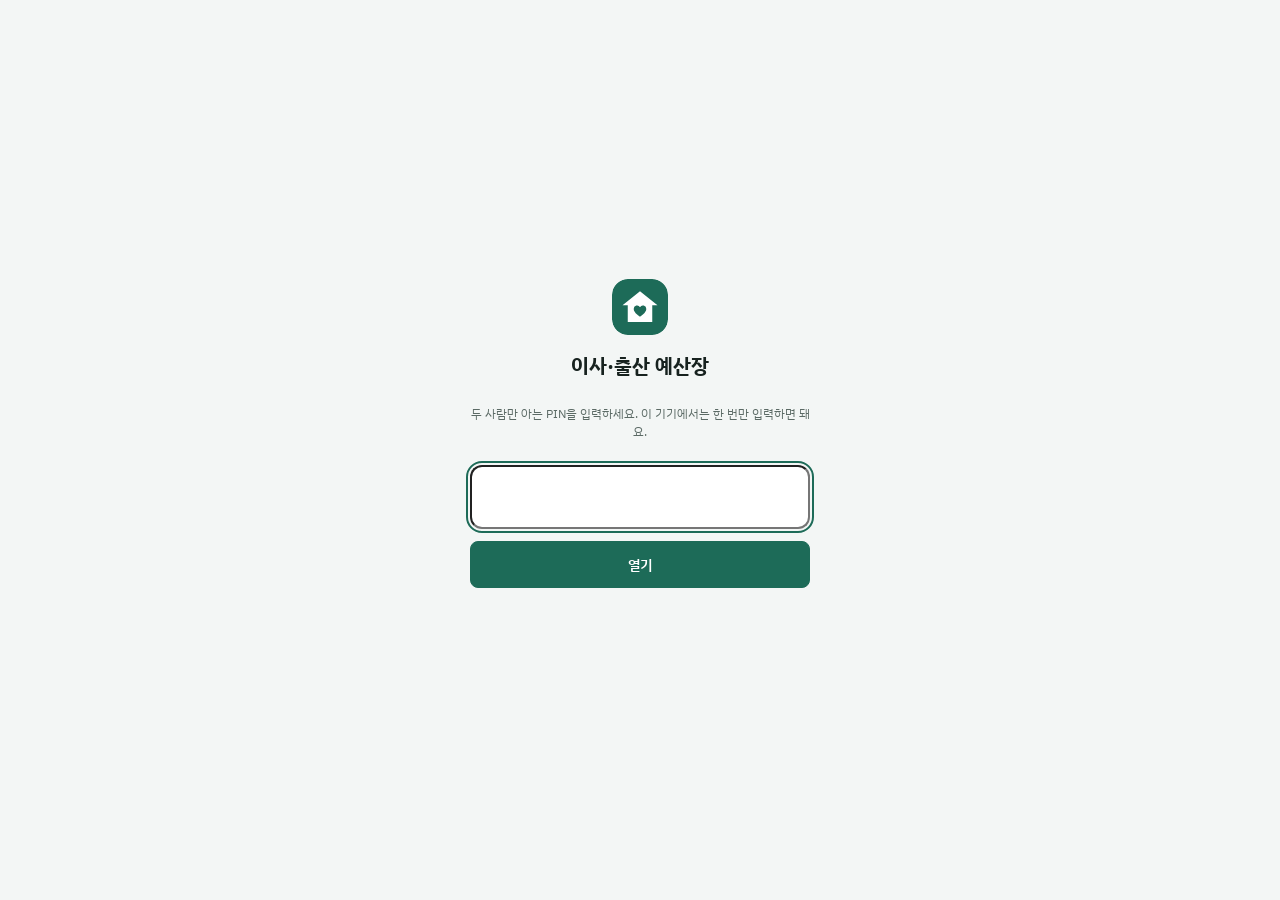
==== commit 9321ef08: "예산장: 분류·구매 시기 고르기 창 수정 Co-Authored-By: Claude Opus 5.5 <noreply@anthropic.com> Claude-Session: https" ====
--- a/budget/index.html
+++ b/budget/index.html
@@ -437,6 +437,7 @@
 .todo-edit li.editing{display:block;padding:10px 0}
 .todo-form{display:flex;flex-direction:column;gap:8px}
 .todo-form .te-text{width:100%}
+.field select.combo + input{margin-top:6px}
 @keyframes fadeUp{from{opacity:0;transform:translateY(6px)}to{opacity:1;transform:none}}
 @keyframes popIn{from{opacity:0;transform:scale(.94)}to{opacity:1;transform:none}}
 @keyframes toastIn{from{opacity:0;transform:translate(-50%,10px)}to{opacity:1;transform:translate(-50%,0)}}
@@ -500,11 +501,11 @@
     <label class="field"><span>품목</span><input type="text" id="e-name" required></label>
     <div class="two">
       <label class="field"><span>구분</span><select id="e-group"><option value="move">이사</option><option value="baby">육아</option></select></label>
-      <label class="field"><span>분류</span><input type="text" id="e-section" list="dl-section" placeholder="새로 적으면 새 분류" autocomplete="off"></label>
+      <label class="field"><span>분류</span><select id="e-section-sel" class="combo"></select><input type="text" id="e-section" placeholder="새 분류 이름" autocomplete="off" hidden></label>
     </div>
     <div class="two">
       <label class="field"><span>금액 (원)</span><input type="text" id="e-amount" class="money" data-read="e-amount-read" inputmode="numeric" pattern="[0-9,]*" autocomplete="off"><small class="read" id="e-amount-read"></small></label>
-      <label class="field"><span>구매 시기</span><input type="text" id="e-when" list="dl-when"></label>
+      <label class="field"><span>구매 시기</span><select id="e-when-sel" class="combo"></select><input type="text" id="e-when" placeholder="예: 출산 전 11월" autocomplete="off" hidden></label>
     </div>
     <div class="field"><span>상태</span>
       <div class="seg" id="e-status">
@@ -537,8 +538,6 @@
     </div>
   </form>
 </dialog>
-<datalist id="dl-section"></datalist>
-<datalist id="dl-when"></datalist>
 <div class="toast" id="toast" hidden></div>
 <div class="pop" id="pop" role="menu" hidden></div>
 <div class="exitbar" id="exitbar" role="alertdialog" aria-labelledby="exit-t" hidden>
@@ -1168,10 +1167,37 @@
 
 /* ---------- 편집 시트 ---------- */
 const dlg = $('#dlg');
-function fillDatalists(){
-  $('#dl-section').innerHTML = [...new Set(S.items.map(i => i.section).filter(Boolean))].map(v => `<option value="${esc(v)}">`).join('');
-  $('#dl-when').innerHTML = [...new Set(S.items.map(i => i.when).filter(Boolean))].map(v => `<option value="${esc(v)}">`).join('');
-}
+/* 분류·구매 시기: 휴대폰 기본 고르기 창(아이폰 휠, 안드로이드 목록)으로 고르고,
+   맨 아래 '직접 입력…'을 고르면 입력칸이 열린다. (datalist는 아이폰에서 목록이 안 떠서 바꿈) */
+const COMBO_NEW = '__new';
+function setCombo(sel, inp, values, current, emptyLabel){
+  const list = [...new Set(values.filter(Boolean))];
+  if (current && !list.includes(current)) list.unshift(current);
+  sel.innerHTML = `<option value="">${emptyLabel}</option>`
+    + list.map(v => `<option value="${esc(v)}">${esc(v)}</option>`).join('')
+    + `<option value="${COMBO_NEW}">직접 입력…</option>`;
+  sel.value = current || '';
+  inp.value = ''; inp.hidden = true;
+}
+const comboValue = (sel, inp) => sel.value === COMBO_NEW ? inp.value.trim() : sel.value;
+function bindCombo(sel, inp){
+  sel.addEventListener('change', () => {
+    const isNew = sel.value === COMBO_NEW;
+    inp.hidden = !isNew;
+    if (isNew) setTimeout(() => inp.focus(), 50);
+  });
+}
+bindCombo($('#e-section-sel'), $('#e-section'));
+bindCombo($('#e-when-sel'), $('#e-when'));
+// 분류는 고른 구분(이사/육아)의 분류만 보여 준다
+const sectionsOf = g => S.items.filter(i => i.group === g).sort(byOrder).map(i => i.section);
+function fillSectionCombo(current){
+  setCombo($('#e-section-sel'), $('#e-section'), sectionsOf($('#e-group').value), current, '분류 없음');
+}
+$('#e-group').addEventListener('change', () => {
+  const cur = comboValue($('#e-section-sel'), $('#e-section'));
+  fillSectionCombo(sectionsOf($('#e-group').value).includes(cur) ? cur : '');
+});
 function syncStatusFields(){
   const st = dlg.querySelector('input[name=st]:checked')?.value;
   $('#e-bill-wrap').hidden = st !== 'card';
@@ -1192,9 +1218,9 @@
   $('#dlg-title').textContent = i ? '지출 편집' : '지출 추가';
   $('#e-name').value = i?.name || '';
   $('#e-group').value = i?.group || (UI.group === 'baby' ? 'baby' : UI.group === 'move' ? 'move' : 'baby');
-  $('#e-section').value = i?.section || '';
+  fillSectionCombo(i?.section || '');
   $('#e-amount').value = i?.amount || '';
-  $('#e-when').value = i?.when || '';
+  setCombo($('#e-when-sel'), $('#e-when'), [...S.items].sort(byOrder).map(x => x.when), i?.when || '', '정하지 않음');
   const bm = billMonths(), curBill = i?.billMonth || '';
   $('#e-bill').innerHTML = (curBill && !bm.includes(curBill) ? [curBill, ...bm] : bm)
     .map(m => `<option value="${esc(m)}">${esc(m)} 출금</option>`).join('');
@@ -1212,7 +1238,6 @@
   (dlg.querySelector(`input[name=st][value="${i?.status || 'plan'}"]`) || dlg.querySelector('input[name=st][value=plan]')).checked = true;
   syncStatusFields();
   const del = $('#e-del'); del.hidden = !i; del.classList.remove('armed'); del.textContent = '삭제';
-  fillDatalists();
   closePop();
   dlg.showModal();
   if (i) $('#dlg-title').focus({preventScroll: true}); // 기존 항목은 키보드가 올라오지 않게
@@ -1268,8 +1293,8 @@
   const prev = UI.editing ? S.items.find(x => x.id === UI.editing) : null;
   const status = dlg.querySelector('input[name=st]:checked')?.value || 'plan';
   const data = {
-    name, group: $('#e-group').value, section: $('#e-section').value.trim(),
-    amount: toNum($('#e-amount').value), when: $('#e-when').value.trim(), status,
+    name, group: $('#e-group').value, section: comboValue($('#e-section-sel'), $('#e-section')),
+    amount: toNum($('#e-amount').value), when: comboValue($('#e-when-sel'), $('#e-when')), status,
     source: await readSrcRows(), billMonth: status === 'card' ? ($('#e-bill').value || defaultBill()) : (prev?.billMonth || ''),
     gift: toNum($('#e-gift').value), note: $('#e-note').value.trim(),
     order: prev?.order ?? Date.now(),
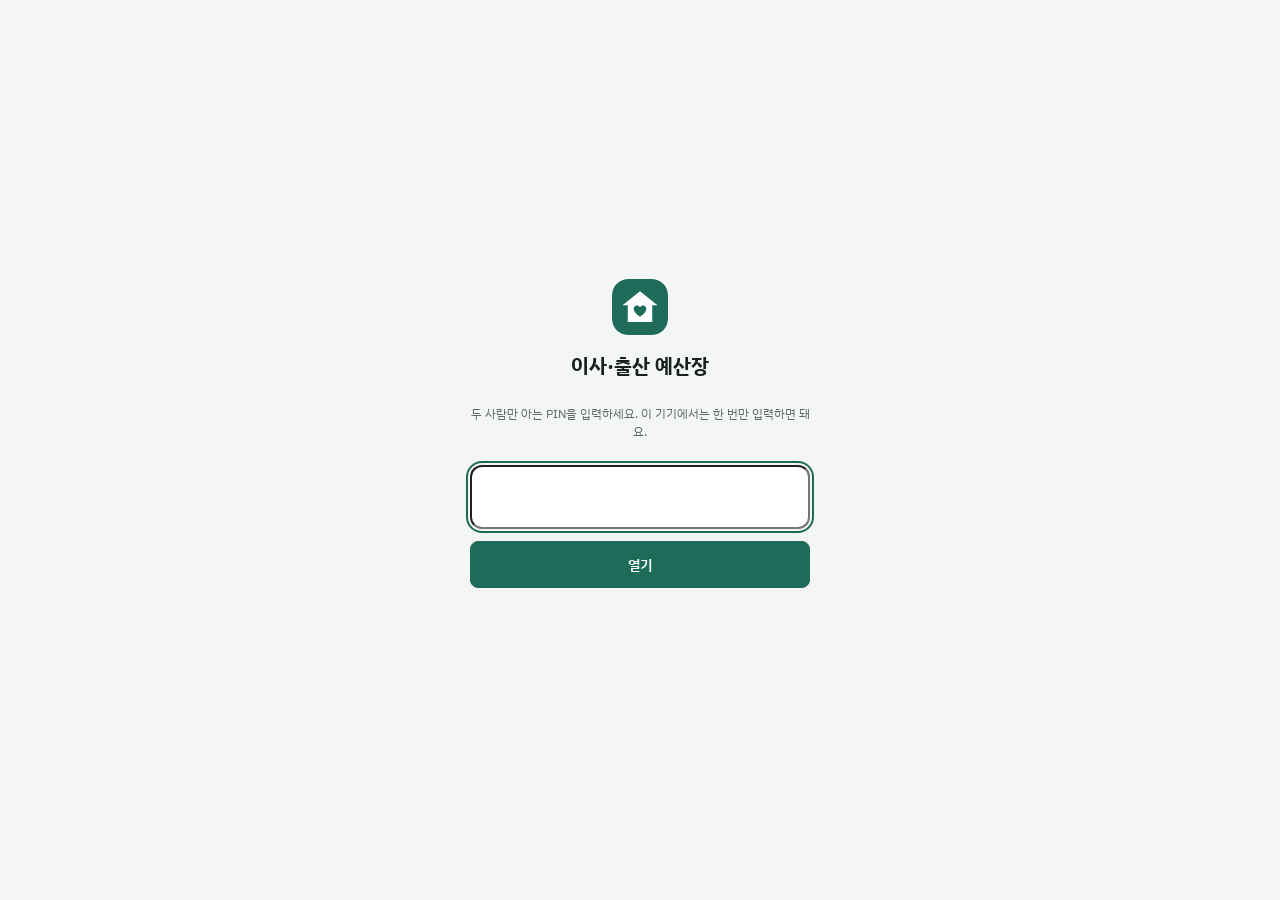
==== commit 4285d197: "예산장: 카드 출금월 선택지 확장 (연·월 저장) Co-Authored-By: Claude Opus 5.5 <noreply@anthropic.com> Claude-Session: " ====
--- a/budget/index.html
+++ b/budget/index.html
@@ -592,14 +592,31 @@
   if (man) p.push(man % 1000 === 0 ? man / 1000 + '천만' : man.toLocaleString('ko-KR') + '만');
   return p.join(' ') + '원';
 }
-// 카드 출금월 고르기: 이번 달 ~ 3달 뒤. 기본은 다음 달 (이번 달 카드값은 보통 다음 달에 빠짐)
+// 카드 출금월은 'YYYY-MM'으로 저장한다 (해가 바뀌어도 순서가 꼬이지 않게).
+// 예전에 저장된 '11월' 같은 값은 지금 기준 가장 가까운 해(-6~+5개월)로 읽는다.
+function billKey(v){
+  v = String(v || '').trim();
+  if (/^\d{4}-\d{2}$/.test(v)) return v;
+  const m = /^(\d{1,2})월$/.exec(v);
+  if (!m || +m[1] < 1 || +m[1] > 12) return '';
+  const now = new Date(), cur = now.getFullYear() * 12 + now.getMonth(), mo = +m[1] - 1;
+  const y = [now.getFullYear() - 1, now.getFullYear(), now.getFullYear() + 1].find(yy => { const d = yy * 12 + mo - cur; return d >= -6 && d <= 5; });
+  return y + '-' + String(mo + 1).padStart(2, '0');
+}
+// 올해면 '3월', 다른 해면 '27년 3월'
+function billLabel(k){
+  if (!/^\d{4}-\d{2}$/.test(k || '')) return '';
+  const [y, m] = k.split('-').map(Number);
+  return (y === new Date().getFullYear() ? '' : (y % 100) + '년 ') + m + '월';
+}
+// 고를 수 있는 출금월: 지난달 ~ 6달 뒤. 기본은 다음 달 (이번 달에 쓴 카드값은 보통 다음 달에 빠짐)
 function billMonths(){
-  const m = new Date().getMonth();
-  return [0, 1, 2, 3].map(k => ((m + k) % 12 + 1) + '월');
-}
-const defaultBill = () => billMonths()[1];
-// 출금월 순서: 이번 달 기준으로 가까운 달부터 (12월 다음 1월)
-const billRank = s => { const k = billMonths().indexOf(s); return k < 0 ? 99 : k; };
+  const now = new Date();
+  return [-1, 0, 1, 2, 3, 4, 5, 6].map(k => { const d = new Date(now.getFullYear(), now.getMonth() + k, 1); return d.getFullYear() + '-' + String(d.getMonth() + 1).padStart(2, '0'); });
+}
+const defaultBill = () => billMonths()[2];
+// 출금월 순서: 이른 달부터, 출금월 없는 것은 맨 뒤
+const billRank = k => k ? k : '9999';
 const sum = (arr, f = x => x.amount) => arr.reduce((a, x) => a + (Number(f(x)) || 0), 0);
 const byOrder = (a, b) => (a.order ?? 0) - (b.order ?? 0) || String(a.name || a.text).localeCompare(String(b.name || b.text), 'ko');
 const fundName = id => S.funds.find(f => f.id === id)?.name;
@@ -817,9 +834,9 @@
 
   // 카드 출금 대기 (월별)
   const card = items.filter(i => i.status === 'card').sort(byOrder);
-  const months = [...new Set(card.map(i => i.billMonth || '출금월 미정'))].sort((a, b) => billRank(a) - billRank(b));
+  const months = [...new Set(card.map(i => billKey(i.billMonth)))].sort((a, b) => billRank(a).localeCompare(billRank(b)));
   const billBlocks = months.map(m => {
-    const rows = card.filter(i => (i.billMonth || '출금월 미정') === m);
+    const rows = card.filter(i => billKey(i.billMonth) === m);
     // 카드(통장)별로: 그 통장에 넣어야 할 돈과, 그 돈을 어느 자금에서 가져올지
     const byCard = {};
     rows.forEach(i => {
@@ -839,7 +856,7 @@
       </div>`;
     }).join('');
     return `<div class="panel" id="j-bill-${months.indexOf(m)}">
-      <h2>${esc(m)} 카드 출금 예정 <small>${rows.length}건</small></h2>
+      <h2>${esc(billLabel(m) || '출금월 미정')} 카드 출금 예정 <small>${rows.length}건</small></h2>
       <div class="bill-total num">${won(sum(rows))}</div>
       <div class="hint">카드로 이미 결제한 금액이에요. 통장마다 이만큼 넣어 두면 돼요.</div>
       <div class="deposits">${deposit}</div>
@@ -884,7 +901,7 @@
   const todos = S.todos.filter(t => !t.done).sort(byOrder);
 
   const jumps = [['j-top', '요약'], ['j-funds', '자금 계획'], ['j-progress', '진행 상황'], ['j-todo', '할 일'],
-    ...months.map((m, k) => ['j-bill-' + k, m + ' 카드'])];
+    ...months.map((m, k) => ['j-bill-' + k, (billLabel(m) || '미정') + ' 카드'])];
   el.innerHTML = `
     <nav class="jumpbar" aria-label="현황 바로가기">${jumpChips(jumps)}</nav>
     <div id="j-top">
@@ -953,7 +970,7 @@
     }
     b.disabled = true;
     const m = b.dataset.settle;
-    const rows = S.items.filter(i => i.status === 'card' && (i.billMonth || '출금월 미정') === m);
+    const rows = S.items.filter(i => i.status === 'card' && billKey(i.billMonth) === m);
     if (await writeMany('items', rows.map(i => ({id: i.id, data: {status: 'settled'}})))) toast(`${rows.length}건을 정산 완료로 바꿨어요`);
   }));
 }
@@ -1019,7 +1036,7 @@
 }
 function itemRow(i){
   const st = STATUS[i.status] || STATUS.plan;
-  const pill = i.status === 'card' ? `카드 · ${esc(i.billMonth || '출금월?')} 출금` : st.label;
+  const pill = i.status === 'card' ? `카드 · ${esc(billLabel(billKey(i.billMonth)) || '출금월?')} 출금` : st.label;
   const meta = [];
   if (i.when) meta.push(esc(i.when));
   if (i.status === 'gift' && i.gift) meta.push('가액 ' + won(i.gift));
@@ -1107,12 +1124,13 @@
   const i = S.items.find(x => x.id === anchor.dataset.qs);
   if (!i) return;
   const cur = i.status in STATUS ? i.status : 'plan';
-  const curKey = cur === 'card' ? 'card:' + (i.billMonth || '') : cur;
-  // 카드결제는 출금월별로 따로 고를 수 있게 (이번 달·다음 달·다다음 달 + 지금 값)
-  const months = billMonths().slice(0, 3);
-  if (cur === 'card' && i.billMonth && !months.includes(i.billMonth)) months.unshift(i.billMonth);
+  const curBill = billKey(i.billMonth);
+  const curKey = cur === 'card' ? 'card:' + curBill : cur;
+  // 카드결제는 출금월별로 따로 고를 수 있게 (이번 달·다음 달·다다음 달 + 지금 값). 더 먼 달은 편집 창에서
+  const months = billMonths().slice(1, 4);
+  if (cur === 'card' && curBill && !months.includes(curBill)) months.unshift(curBill);
   const opts = [['plan', STATUS.plan.label, 'plan'],
-    ...months.map(m => ['card:' + m, `카드결제 · ${m} 출금`, 'card']),
+    ...months.map(m => ['card:' + m, `카드결제 · ${billLabel(m)} 출금`, 'card']),
     ['settled', STATUS.settled.label, 'settled'], ['gift', STATUS.gift.label, 'gift']];
   openPop(anchor, `<div class="pop-h">${esc(i.name)}</div>` + opts.map(([k, label, dot]) =>
     `<button type="button" role="menuitemradio" aria-checked="${k === curKey}" data-v="${esc(k)}"><span class="dot s-${dot}"></span>${esc(label)}${k === curKey ? '<b>✓</b>' : ''}</button>`).join(''),
@@ -1122,7 +1140,7 @@
       const [st, month] = v.split(':');
       const data = {status: st};
       if (st === 'card'){ data.billMonth = month; if (!CARDS[i.cardBy] && lastCard() && cardSupported()) data.cardBy = lastCard(); }
-      if (await write('items', i.id, data, 'update')) toast(st === 'card' ? `카드결제 · ${month} 출금으로 바꿨어요` : `${STATUS[st].label}(으)로 바꿨어요`);
+      if (await write('items', i.id, data, 'update')) toast(st === 'card' ? `카드결제 · ${billLabel(month)} 출금으로 바꿨어요` : `${STATUS[st].label}(으)로 바꿨어요`);
     });
 }
 async function setCard(id, k){
@@ -1221,9 +1239,9 @@
   fillSectionCombo(i?.section || '');
   $('#e-amount').value = i?.amount || '';
   setCombo($('#e-when-sel'), $('#e-when'), [...S.items].sort(byOrder).map(x => x.when), i?.when || '', '정하지 않음');
-  const bm = billMonths(), curBill = i?.billMonth || '';
-  $('#e-bill').innerHTML = (curBill && !bm.includes(curBill) ? [curBill, ...bm] : bm)
-    .map(m => `<option value="${esc(m)}">${esc(m)} 출금</option>`).join('');
+  const bm = billMonths(), curBill = billKey(i?.billMonth);
+  $('#e-bill').innerHTML = (curBill && !bm.includes(curBill) ? [curBill, ...bm].sort() : bm)
+    .map(m => `<option value="${esc(m)}">${esc(billLabel(m))} 출금</option>`).join('');
   $('#e-bill').value = curBill || defaultBill();
   $('#e-gift').value = i?.gift || '';
   formatMoney($('#e-amount')); formatMoney($('#e-gift'));
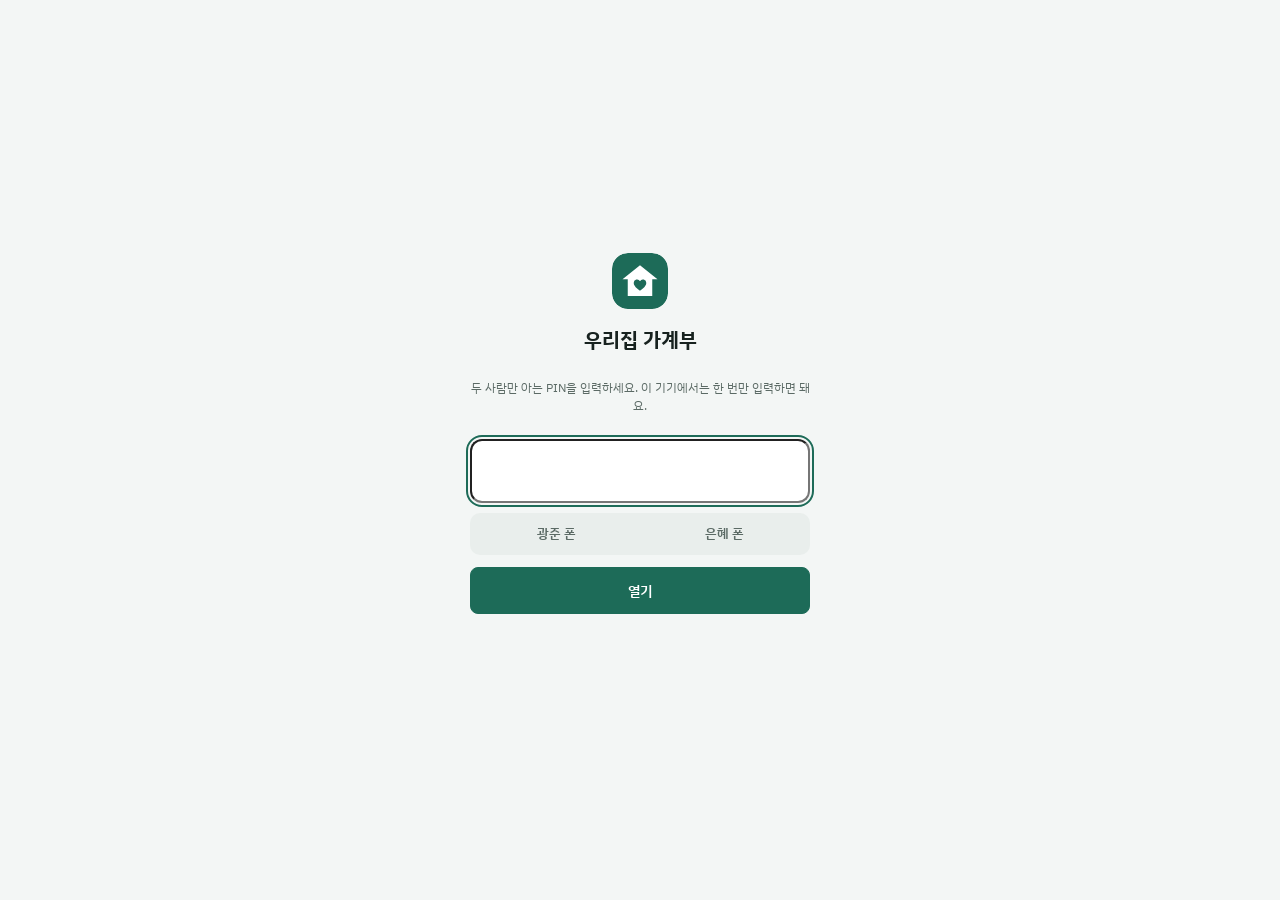
==== commit 9f619d62: "가계부: 새 버전으로 전환 (맥북 서버 저장, 매일 내역·예산·통계) Co-Authored-By: Claude Opus 5.5 <noreply@anthropic.com> Claud" ====
--- a/budget/index.html
+++ b/budget/index.html
@@ -3,23 +3,212 @@
 <head>
 <meta charset="utf-8">
 <meta name="viewport" content="width=device-width,initial-scale=1,viewport-fit=cover">
+<title>우리집 가계부</title>
+<meta name="robots" content="noindex,nofollow">
+<meta name="referrer" content="no-referrer">
 <meta name="theme-color" content="#f3f6f5" media="(prefers-color-scheme: light)">
 <meta name="theme-color" content="#0f1513" media="(prefers-color-scheme: dark)">
-<meta name="robots" content="noindex,nofollow">
-<meta name="referrer" content="no-referrer">
 <link rel="manifest" href="manifest.webmanifest">
 <link rel="icon" href="icons/icon-192.png">
 <link rel="apple-touch-icon" href="icons/apple-touch-icon.png">
 <meta name="mobile-web-app-capable" content="yes">
 <meta name="apple-mobile-web-app-capable" content="yes">
-<meta name="apple-mobile-web-app-title" content="예산장">
-<meta name="apple-mobile-web-app-status-bar-style" content="default">
-<style>
-:root{color-scheme:light;padding-top:env(safe-area-inset-top,0px);padding-bottom:env(safe-area-inset-bottom,0px)}
-body{margin:0;font:14px system-ui,sans-serif;-webkit-text-size-adjust:100%;-webkit-tap-highlight-color:transparent}
-img{max-width:100%}[hidden]{display:none!important}
-</style>
+<meta name="apple-mobile-web-app-title" content="가계부">
+<link rel="preconnect" href="https://fonts.googleapis.com">
+<link rel="stylesheet" href="https://fonts.googleapis.com/css2?family=IBM+Plex+Sans+KR:wght@400;500;600;700&display=swap">
+<link rel="stylesheet" href="app.css">
 <script src="config.js"></script>
+</head>
+<body>
+<div class="wrap">
+  <header class="top">
+    <h1><svg class="logo" viewBox="0 0 32 32" aria-hidden="true"><rect width="32" height="32" rx="9" fill="var(--accent)"/><path d="M16 7 6 15h3v9.5h14V15h3z" fill="var(--accent-ink)"/><path d="M16 21.5s-3.6-2.2-3.6-4.4a1.9 1.9 0 0 1 3.6-.9 1.9 1.9 0 0 1 3.6.9c0 2.2-3.6 4.4-3.6 4.4z" fill="var(--accent)"/></svg><span>우리집 가계부</span></h1>
+    <div class="top-r">
+      <button type="button" class="sync" id="sync" aria-label="지금 동기화"><i></i><span>불러오는 중…</span></button>
+      <button type="button" class="iconbtn" id="open-set" aria-label="설정"><svg viewBox="0 0 24 24" aria-hidden="true"><circle cx="12" cy="12" r="3"/><path d="M19.4 15a1.7 1.7 0 0 0 .3 1.8l.1.1a2 2 0 1 1-2.8 2.8l-.1-.1a1.7 1.7 0 0 0-2.9 1.2V21a2 2 0 1 1-4 0v-.1a1.7 1.7 0 0 0-2.9-1.2l-.1.1a2 2 0 1 1-2.8-2.8l.1-.1a1.7 1.7 0 0 0-1.2-2.9H3a2 2 0 1 1 0-4h.1a1.7 1.7 0 0 0 1.2-2.9l-.1-.1a2 2 0 1 1 2.8-2.8l.1.1a1.7 1.7 0 0 0 2.9-1.2V3a2 2 0 1 1 4 0v.1a1.7 1.7 0 0 0 2.9 1.2l.1-.1a2 2 0 1 1 2.8 2.8l-.1.1a1.7 1.7 0 0 0 1.2 2.9h.1a2 2 0 1 1 0 4h-.1a1.7 1.7 0 0 0-1.5 1z"/></svg></button>
+    </div>
+  </header>
+
+  <nav class="tabs" aria-label="화면">
+    <button type="button" data-tab="home"><svg viewBox="0 0 24 24" aria-hidden="true"><path d="M4 11.5 12 5l8 6.5V20H4z"/><path d="M10 20v-5h4v5"/></svg><span>홈</span></button>
+    <button type="button" data-tab="ledger"><svg viewBox="0 0 24 24" aria-hidden="true"><path d="M8 6h13M8 12h13M8 18h13M3.5 6h.01M3.5 12h.01M3.5 18h.01"/></svg><span>내역</span></button>
+    <button type="button" data-tab="stats"><svg viewBox="0 0 24 24" aria-hidden="true"><path d="M4 20V10M10 20V4M16 20v-7M22 20H2"/></svg><span>통계</span></button>
+    <button type="button" data-tab="project"><svg viewBox="0 0 24 24" aria-hidden="true"><path d="M3 8h18v12H3zM8 8V5h8v3"/></svg><span>이사·출산</span></button>
+    <button type="button" data-tab="todo"><svg viewBox="0 0 24 24" aria-hidden="true"><path d="M4 12.5l4.5 4.5L20 6"/></svg><span>할 일</span></button>
+  </nav>
+
+  <main>
+    <section id="v-home" class="stack"></section>
+
+    <section id="v-ledger" hidden>
+      <div id="l-month"></div>
+      <div class="filters">
+        <div class="chips" id="l-type" role="group" aria-label="종류와 결제수단"></div>
+        <div class="chips" id="l-cat" role="group" aria-label="분류"></div>
+        <div class="searchrow"><input type="search" id="l-q" placeholder="분류·메모 검색" aria-label="검색">
+          <button type="button" class="chip" id="cal-toggle" aria-pressed="true">달력</button></div>
+      </div>
+      <div class="panel cal" id="tx-cal"></div>
+      <div id="tx-list"></div>
+    </section>
+
+    <section id="v-stats" hidden></section>
+
+    <section id="v-project" hidden>
+      <div class="ptabs" id="ptabs" role="group" aria-label="이사·출산 화면">
+        <button type="button" data-ptab="summary">현황</button><button type="button" data-ptab="items">지출 목록</button><button type="button" data-ptab="funds">자금</button>
+      </div>
+      <section id="v-summary" class="stack"></section>
+      <section id="v-items" hidden>
+        <div id="suggest"></div>
+        <div class="filters">
+          <div class="chips" id="f-group" role="group" aria-label="구분"></div>
+          <div class="chips" id="f-status" role="group" aria-label="상태"></div>
+          <input type="search" id="f-q" placeholder="품목·메모 검색" aria-label="검색">
+        </div>
+        <div id="items-list"></div>
+      </section>
+      <section id="v-funds" class="grid2" hidden></section>
+    </section>
+
+    <section id="v-todo" hidden>
+      <div class="panel">
+        <h2>할 일 <small id="todo-count"></small></h2>
+        <form class="todo-add" id="todo-form">
+          <div class="addline">
+            <input type="text" id="new-todo" placeholder="할 일 적기" aria-label="새 할 일" enterkeyhint="done" autocomplete="off">
+            <button type="submit" class="btn primary">추가</button>
+          </div>
+          <div class="due-row">
+            <label class="duefield"><span>기한</span><input type="date" id="new-due" aria-label="새 할 일 기한 (선택)"></label>
+            <button type="button" class="btn small ghost" id="new-due-clear" hidden>기한 없음</button>
+            <span class="hint" id="new-due-hint">선택 안 하면 기한 없음</span>
+          </div>
+        </form>
+        <p class="hint todo-help">글자를 누르면 고칠 수 있고, 왼쪽 ⋮⋮를 끌면 순서가 바뀌어요.</p>
+        <div id="todo-list"></div>
+      </div>
+    </section>
+  </main>
+</div>
+
+<button type="button" class="fab" id="fab" aria-label="내역 추가"><svg viewBox="0 0 24 24" aria-hidden="true"><path d="M12 5v14M5 12h14"/></svg><span>내역 추가</span></button>
+
+<dialog id="tx-dlg">
+  <form class="sheet" id="tx-form" method="dialog">
+    <div class="sheet-top"><div class="grab" aria-hidden="true"></div><h3 id="tx-title" class="sheet-title" tabindex="-1">내역 적기</h3></div>
+    <div class="seg seg2" id="t-type">
+      <label><input type="radio" name="tt" value="out" checked>쓴 돈</label>
+      <label><input type="radio" name="tt" value="in">들어온 돈</label>
+    </div>
+    <label class="field amountfield"><span>금액 (원)</span><input type="text" id="t-amount" class="money" data-read="t-amount-read" inputmode="numeric" pattern="[0-9,]*" autocomplete="off" enterkeyhint="done" placeholder="0"><small class="read" id="t-amount-read"></small></label>
+    <div class="field"><span>분류</span><div class="chips wrap" id="t-cats"></div></div>
+    <div class="field"><span>날짜</span>
+      <div class="daterow"><input type="date" id="t-date" aria-label="날짜">
+        <button type="button" class="chip" data-tdate="today" aria-pressed="false">오늘</button><button type="button" class="chip" data-tdate="yest" aria-pressed="false">어제</button></div></div>
+    <div class="field" id="t-pay-wrap"><span>결제수단</span>
+      <div class="seg seg3" id="t-pay">
+        <label><input type="radio" name="tp" value="gj">광준 카드</label>
+        <label><input type="radio" name="tp" value="eh">은혜 카드</label>
+        <label><input type="radio" name="tp" value="cash">현금·이체</label>
+      </div></div>
+    <label class="field"><span>메모</span><input type="text" id="t-memo" autocomplete="off" enterkeyhint="done" placeholder="예: 이마트 장보기"></label>
+    <p class="hint" id="t-rule-note" hidden>고정 내역이 자동으로 적은 거예요. 이번 달 것만 고치거나 지울 수 있어요.</p>
+    <div class="foot">
+      <button type="button" class="btn danger" id="t-del">삭제</button>
+      <div><button type="button" class="btn" data-close>취소</button><button type="submit" class="btn primary" id="t-save">저장</button></div>
+    </div>
+  </form>
+</dialog>
+
+<dialog id="set-dlg">
+  <div class="sheet">
+    <div class="sheet-top"><div class="grab" aria-hidden="true"></div>
+      <div class="sheet-head"><h3 class="sheet-title" tabindex="-1">설정</h3><button type="button" class="btn small" data-close>닫기</button></div></div>
+    <div id="set-body" class="setbody"></div>
+  </div>
+</dialog>
+
+<dialog id="dlg">
+  <form class="sheet" id="item-form" method="dialog">
+    <div class="sheet-top"><div class="grab" aria-hidden="true"></div><h3 id="dlg-title" class="sheet-title" tabindex="-1">지출 편집</h3></div>
+    <label class="field"><span>품목</span><input type="text" id="e-name" required></label>
+    <div class="two">
+      <label class="field"><span>구분</span><select id="e-group"><option value="move">이사</option><option value="baby">육아</option></select></label>
+      <label class="field"><span>분류</span><select id="e-section-sel" class="combo"></select><input type="text" id="e-section" placeholder="새 분류 이름" autocomplete="off" hidden></label>
+    </div>
+    <div class="two">
+      <label class="field"><span>금액 (원)</span><input type="text" id="e-amount" class="money" data-read="e-amount-read" inputmode="numeric" pattern="[0-9,]*" autocomplete="off"><small class="read" id="e-amount-read"></small></label>
+      <label class="field"><span>구매 시기</span><select id="e-when-sel" class="combo"></select><input type="text" id="e-when" placeholder="예: 출산 전 11월" autocomplete="off" hidden></label>
+    </div>
+    <div class="field"><span>상태</span>
+      <div class="seg" id="e-status">
+        <label><input type="radio" name="st" value="plan">구매 예정</label>
+        <label><input type="radio" name="st" value="card">카드결제</label>
+        <label><input type="radio" name="st" value="settled">정산 완료</label>
+        <label><input type="radio" name="st" value="gift">선물</label>
+      </div>
+    </div>
+    <div class="field" id="e-card-wrap"><span>결제 카드 <em class="hint">카드값이 빠지는 통장</em></span>
+      <div class="seg seg3" id="e-card">
+        <label><input type="radio" name="cb" value="">지정 안 함</label>
+        <label><input type="radio" name="cb" value="gj">광준 카드</label>
+        <label><input type="radio" name="cb" value="eh">은혜 카드</label>
+      </div>
+      <small class="hint warn" id="e-card-warn" hidden></small>
+    </div>
+    <div class="two">
+      <div class="field srcfield"><span>어디서 나갈 돈? <em class="hint">나눠 낼 수 있어요</em></span>
+        <div id="e-sources" class="srcrows"></div>
+        <div class="srcfoot"><button type="button" class="btn small" id="e-src-add">+ 출처 추가</button><span id="e-src-left" class="hint"></span></div>
+      </div>
+      <label class="field" id="e-bill-wrap"><span>카드 출금월</span><select id="e-bill"></select></label>
+      <label class="field" id="e-gift-wrap"><span>선물 가액 (예산 제외)</span><input type="text" id="e-gift" class="money" data-read="e-gift-read" inputmode="numeric" pattern="[0-9,]*" autocomplete="off"><small class="read" id="e-gift-read"></small></label>
+    </div>
+    <label class="field"><span>메모 · 모델명 · 링크</span><textarea id="e-note" rows="2"></textarea></label>
+    <div class="foot">
+      <button type="button" class="btn danger" id="e-del">삭제</button>
+      <div><button type="button" class="btn" id="e-cancel">취소</button><button type="submit" class="btn primary" id="e-save">저장</button></div>
+    </div>
+  </form>
+</dialog>
+<div class="toast" id="toast" hidden></div>
+<div class="pop" id="pop" role="menu" hidden></div>
+<div class="exitbar" id="exitbar" role="alertdialog" aria-labelledby="exit-t" hidden>
+  <div><b id="exit-t">가계부를 종료할까요?</b><span>뒤로가기를 한 번 더 누르면 종료돼요.</span></div>
+  <button type="button" class="btn primary" id="exit-stay">계속 쓰기</button>
+</div>
+<div class="lock" id="who" hidden>
+  <div class="lock-box">
+    <h2>이 폰은 누가 쓰나요?</h2>
+    <p class="hint">내역을 적을 때 기본 카드로 써요. 설정에서 바꿀 수 있어요.</p>
+    <div class="whobtns"><button type="button" class="btn" data-who="gj">광준</button><button type="button" class="btn" data-who="eh">은혜</button></div>
+  </div>
+</div>
+<div class="lock" id="lock" hidden>
+  <form class="lock-box" id="lock-form">
+    <svg class="logo big" viewBox="0 0 32 32" aria-hidden="true"><rect width="32" height="32" rx="9" fill="var(--accent)"/><path d="M16 7 6 15h3v9.5h14V15h3z" fill="var(--accent-ink)"/><path d="M16 21.5s-3.6-2.2-3.6-4.4a1.9 1.9 0 0 1 3.6-.9 1.9 1.9 0 0 1 3.6.9c0 2.2-3.6 4.4-3.6 4.4z" fill="var(--accent)"/></svg>
+    <h2>우리집 가계부</h2>
+    <p class="hint">두 사람만 아는 PIN을 입력하세요. 이 기기에서는 한 번만 입력하면 돼요.</p>
+    <input type="password" id="lock-pin" inputmode="numeric" pattern="[0-9]*" autocomplete="current-password" enterkeyhint="go" maxlength="12" aria-label="PIN">
+    <div class="seg seg2" id="lock-who" role="group" aria-label="누구 폰인가요">
+      <label><input type="radio" name="lw" value="gj">광준 폰</label><label><input type="radio" name="lw" value="eh">은혜 폰</label>
+    </div>
+    <button type="submit" class="btn primary">열기</button>
+    <p class="lock-msg" id="lock-msg" role="status"></p>
+  </form>
+</div>
+
+<script src="js/utils.js"></script>
+<script src="js/store.js"></script>
+<script src="js/shared.js"></script>
+<script src="js/nav.js"></script>
+<script src="js/project.js"></script>
+<script src="js/todo.js"></script>
+<script src="js/ledger.js"></script>
+<script src="js/stats.js"></script>
+<script src="js/settings.js"></script>
+<script src="js/boot.js"></script>
 <script>
 // 새 버전 자동 적용: 서비스 워커 등록 + 앱으로 돌아올 때 새 버전이 있으면 조용히 다시 불러온다
 if ('serviceWorker' in navigator) addEventListener('load', () => navigator.serviceWorker.register('sw.js').catch(() => {}));
@@ -36,1713 +225,5 @@
   });
 })();
 </script>
-</head>
-<body>
-<title>이사·출산 예산장</title>
-<meta name="claude:viewport-fit-sides" content="cover">
-<link rel="preconnect" href="https://fonts.googleapis.com">
-<link rel="stylesheet" href="https://fonts.googleapis.com/css2?family=IBM+Plex+Sans+KR:wght@400;500;600;700&display=swap">
-<style>
-/* Layout: 한 장짜리 장부 — 위에 요약 숫자, 아래에 탭별 목록. 폰에선 탭이 아래 고정, PC에선 위 고정. */
-:root{
-  --bg:#f3f6f5; --surface:#ffffff; --sunk:#e9eeec; --line:#d9e1de;
-  --ink:#17221f; --muted:#5b6a65; --accent:#1d6b58; --accent-ink:#ffffff; --accent-soft:#dcefe8;
-  --plan:#64748b; --plan-bg:#eef1f5; --card:#a1620b; --card-bg:#fdf0d9;
-  --settled:#1f7a43; --settled-bg:#dff3e6; --gift:#7a4fc9; --gift-bg:#eee6fb;
-  --danger:#b42318; --danger-bg:#fde8e6;
-  --move:#2f6db3; --baby:#d0628b; --gj:#2f6db3; --eh:#e07a2f; --etc:#1d6b58;
-  --font:"IBM Plex Sans KR","Apple SD Gothic Neo","Malgun Gothic",system-ui,sans-serif;
-  --radius:12px;
-}
-@media (prefers-color-scheme: dark){:root:not([data-theme="light"]){
-  --bg:#0f1513; --surface:#18201d; --sunk:#121a17; --line:#2a3531;
-  --ink:#e6eeeb; --muted:#97a6a1; --accent:#5cc4a6; --accent-ink:#0b1a15; --accent-soft:#1d3a31;
-  --plan:#a3b1c2; --plan-bg:#232b33; --card:#f0b45a; --card-bg:#3a2c14;
-  --settled:#6cd598; --settled-bg:#163225; --gift:#b99bf2; --gift-bg:#2a2140;
-  --danger:#f2867b; --danger-bg:#3d1c19; --move:#78aee8; --baby:#ee93b4; --gj:#78aee8; --eh:#f2a35e; --etc:#5cc4a6; color-scheme:dark}}
-:root[data-theme="dark"]{
-  --bg:#0f1513; --surface:#18201d; --sunk:#121a17; --line:#2a3531;
-  --ink:#e6eeeb; --muted:#97a6a1; --accent:#5cc4a6; --accent-ink:#0b1a15; --accent-soft:#1d3a31;
-  --plan:#a3b1c2; --plan-bg:#232b33; --card:#f0b45a; --card-bg:#3a2c14;
-  --settled:#6cd598; --settled-bg:#163225; --gift:#b99bf2; --gift-bg:#2a2140;
-  --danger:#f2867b; --danger-bg:#3d1c19; --move:#78aee8; --baby:#ee93b4; --gj:#78aee8; --eh:#f2a35e; --etc:#5cc4a6; color-scheme:dark}
-*{box-sizing:border-box}
-[hidden]{display:none!important}
-body{background:var(--bg);color:var(--ink);font-family:var(--font);font-size:15px;line-height:1.5;
-  padding-left:max(16px,env(safe-area-inset-left,0px));padding-right:max(16px,env(safe-area-inset-right,0px));
-  padding-block:0 96px;font-variant-numeric:tabular-nums}
-body::before{content:"";position:fixed;inset:0 0 auto;height:env(safe-area-inset-top,0px);z-index:10;background:var(--bg)}
-.wrap{max-width:980px;margin:0 auto}
-button,input,select,textarea{font:inherit;color:inherit}
-/* 아이폰은 16px보다 작은 입력칸을 누르면 화면을 확대해 버려서 터치 기기에선 16px로 */
-@media (pointer:coarse){input,select,textarea{font-size:16px!important}}
-button{cursor:pointer}
-:focus-visible{outline:2px solid var(--accent);outline-offset:2px}
-h1,h2,h3{margin:0;text-wrap:balance}
-.num{font-variant-numeric:tabular-nums}
-
-header.top{display:flex;align-items:center;justify-content:space-between;gap:12px;padding-block:18px 10px}
-header.top h1{font-size:20px;font-weight:700;letter-spacing:-.01em}
-.sync{font-size:12px;color:var(--muted);display:flex;align-items:center;gap:6px}
-.sync i{width:8px;height:8px;border-radius:50%;background:var(--muted)}
-.sync.ok i{background:var(--settled)} .sync.bad i{background:var(--danger)}
-
-nav.tabs{display:flex;gap:4px;background:var(--surface);border:1px solid var(--line);border-radius:999px;padding:4px;
-  position:sticky;top:env(safe-area-inset-top,0px);z-index:5;margin-bottom:16px}
-nav.tabs button{flex:1;border:0;background:none;padding:8px 6px;border-radius:999px;font-weight:600;color:var(--muted);font-size:14px}
-nav.tabs button[aria-current="page"]{background:var(--accent);color:var(--accent-ink)}
-@media (max-width:640px){
-  nav.tabs{position:fixed;top:auto;bottom:0;left:0;right:0;margin:0;border-radius:0;border-width:1px 0 0;
-    padding:6px max(10px,env(safe-area-inset-right,0px)) calc(6px + env(safe-area-inset-bottom,0px)) max(10px,env(safe-area-inset-left,0px))}
-  nav.tabs button{padding:10px 4px}
-}
-
-.panel{background:var(--surface);border:1px solid var(--line);border-radius:var(--radius);padding:16px}
-.panel h2{font-size:15px;font-weight:700;display:flex;justify-content:space-between;align-items:baseline;gap:8px;flex-wrap:wrap}
-.panel h2 small{font-weight:500;color:var(--muted);font-size:13px}
-.stack{display:flex;flex-direction:column;gap:14px}
-.grid2{display:grid;grid-template-columns:repeat(auto-fit,minmax(300px,1fr));gap:14px;align-items:start}
-.grid2>*{min-width:0}
-.eyebrow{font-size:12px;color:var(--muted);letter-spacing:.04em;font-weight:600}
-.empty{color:var(--muted);font-size:14px;padding:8px 0}
-
-/* 요약 숫자 */
-.kpis{display:grid;grid-template-columns:repeat(3,1fr);gap:1px;background:var(--line);border:1px solid var(--line);border-radius:var(--radius);overflow:hidden}
-/* PC: 세 칸 나란히, 칸마다 이름 / 큰 금액 / 정확한 금액이 위에서 아래로.
-   폰: 세 줄, 줄마다 왼쪽 이름 · 오른쪽 금액 두 줄(오른쪽 끝 맞춤) */
-.kpi{background:var(--surface);padding:14px 16px;min-width:0;display:grid;grid-template-rows:auto auto auto;align-content:start;gap:2px}
-.kpi .eyebrow{font-size:12px;color:var(--muted);font-weight:600;letter-spacing:.02em}
-.kpi .eyebrow small{font-weight:400;font-size:11px;letter-spacing:0;margin-left:5px}
-.kpi b{display:block;font-size:22px;font-weight:700;letter-spacing:-.02em;line-height:1.25;white-space:nowrap}
-.kpi span.sub{font-size:12px;color:var(--muted);line-height:1.4}
-.kpi.loan b{color:var(--danger)}
-@media (max-width:640px){
-  .kpis{grid-template-columns:1fr}
-  .kpi{grid-template-columns:auto minmax(0,1fr);grid-template-rows:auto auto;column-gap:12px;row-gap:1px;align-items:center;padding:12px 16px}
-  .kpi .eyebrow{grid-column:1;grid-row:1 / span 2;align-self:center}
-  .kpi .eyebrow small{display:block;margin-left:0}
-  .kpi b{grid-column:2;grid-row:1;text-align:right;font-size:20px}
-  .kpi span.sub{grid-column:2;grid-row:2;text-align:right}
-}
-.legend{display:flex;gap:14px;flex-wrap:wrap;font-size:12px;color:var(--muted);margin-top:6px}
-.legend i{display:inline-block;width:8px;height:8px;border-radius:2px;margin-right:5px;vertical-align:middle}
-
-/* 카드 출금 */
-.bill-total{font-size:26px;font-weight:700;letter-spacing:-.02em;margin:6px 0 2px}
-.srcsum{display:flex;flex-wrap:wrap;gap:6px;margin:10px 0 4px}
-.srcsum span{font-size:12px;background:var(--sunk);border-radius:999px;padding:3px 10px}
-.srcsum span.unset{background:var(--danger-bg);color:var(--danger);font-weight:600}
-.bill-list{list-style:none;margin:8px 0 0;padding:0;display:flex;flex-direction:column}
-.bill-list li{display:grid;grid-template-columns:minmax(0,1fr) auto;gap:4px 10px;padding:9px 0;border-top:1px solid var(--line);align-items:center}
-.bill-list .nm{min-width:0;overflow-wrap:anywhere}
-.bill-list .amt{text-align:right;font-weight:600}
-
-select,input[type=text],input[type=search],textarea{background:var(--surface);border:1px solid var(--line);border-radius:8px;padding:7px 10px;min-width:0}
-select.unset{border-color:var(--danger);color:var(--danger)}
-.btn{border:1px solid var(--line);background:var(--surface);border-radius:8px;padding:8px 14px;font-weight:600;font-size:14px}
-.btn.primary{background:var(--accent);border-color:var(--accent);color:var(--accent-ink)}
-.btn.danger{color:var(--danger);border-color:var(--danger)}
-.btn.danger.armed{background:var(--danger);color:var(--surface)}
-.btn:disabled{opacity:.5;cursor:default}
-.row-actions{display:flex;gap:8px;flex-wrap:wrap;margin-top:12px}
-
-/* 자금 막대 */
-.funds{list-style:none;margin:10px 0 0;padding:0;display:flex;flex-direction:column;gap:12px}
-.funds .top{display:flex;justify-content:space-between;gap:8px;font-size:14px;flex-wrap:wrap}
-.funds .top b{font-weight:600}
-.bar{height:8px;background:var(--sunk);border-radius:99px;overflow:hidden;margin-top:5px}
-.bar span{display:block;height:100%;background:var(--accent);border-radius:99px}
-.bar span.over{background:var(--danger)}
-.funds .meta{font-size:12px;color:var(--muted);margin-top:3px}
-.funds li.excl{opacity:.6}
-
-/* 상태 알약 */
-.pill{display:inline-block;font-size:12px;font-weight:600;border-radius:999px;padding:2px 9px;white-space:nowrap}
-.s-plan{color:var(--plan);background:var(--plan-bg)} .s-card{color:var(--card);background:var(--card-bg)}
-.s-settled{color:var(--settled);background:var(--settled-bg)} .s-gift{color:var(--gift);background:var(--gift-bg)}
-.counts{display:grid;grid-template-columns:repeat(2,1fr);gap:8px;margin-top:10px}
-.counts button{position:relative;display:block;width:100%;text-align:left;border:1px solid transparent;background:var(--sunk);border-radius:10px;padding:10px 12px}
-.counts button:hover{border-color:var(--line);background:var(--surface)}
-.counts button i{position:absolute;right:12px;top:50%;transform:translateY(-50%);font-style:normal;font-size:20px;color:var(--muted)}
-.counts b{display:block;font-size:17px}
-.counts .pill{margin-bottom:4px}
-
-/* 지출 목록 */
-.filters{display:flex;flex-direction:column;gap:8px;margin-bottom:12px}
-.chips{display:flex;gap:6px;overflow-x:auto;padding-bottom:2px;scrollbar-width:none}
-.chip{border:1px solid var(--line);background:var(--surface);border-radius:999px;padding:5px 12px;font-size:13px;font-weight:600;white-space:nowrap;color:var(--muted)}
-.chip[aria-pressed="true"]{background:var(--ink);color:var(--bg);border-color:var(--ink)}
-.filters input[type=search]{width:100%}
-.sec{margin-top:14px}
-.sec-h{display:flex;justify-content:space-between;align-items:baseline;padding:0 4px 6px;font-size:13px;color:var(--muted);font-weight:600}
-.sec-h .g-move{color:var(--move)} .sec-h .g-baby{color:var(--baby)}
-.list{background:var(--surface);border:1px solid var(--line);border-radius:var(--radius);overflow:hidden}
-.item{border-top:1px solid var(--line)}
-.item:first-child{border-top:0}
-.item-main{display:grid;grid-template-columns:minmax(0,1fr) auto;gap:2px 10px;width:100%;text-align:left;background:none;border:0;padding:11px 14px 6px;align-items:baseline}
-.item-main:hover{background:var(--sunk)}
-.item .nm{font-weight:600;overflow-wrap:anywhere}
-.item .meta{grid-column:1/-1;font-size:12px;color:var(--muted);overflow-wrap:anywhere}
-.item .amt{font-weight:600;text-align:right}
-.item .amt.zero{color:var(--muted);font-weight:500}
-.qrow{display:flex;gap:6px;flex-wrap:wrap;padding:0 14px 11px}
-.qchip{display:inline-flex;align-items:center;gap:4px;border:1px solid transparent;cursor:pointer;min-height:28px;max-width:100%;font-size:12px}
-.qchip i{font-style:normal;font-size:9px;opacity:.7}
-.qchip.src{background:var(--sunk);color:var(--ink);border-radius:999px;padding:2px 10px;font-weight:500}
-.qchip.src span{overflow:hidden;text-overflow:ellipsis;white-space:nowrap}
-.qchip.src.unset{background:var(--danger-bg);color:var(--danger);font-weight:600}
-.qchip[aria-expanded="true"]{border-color:currentColor}
-.pop{position:fixed;z-index:25;min-width:190px;max-width:calc(100vw - 16px);max-height:min(60vh,420px);overflow:auto;background:var(--surface);border:1px solid var(--line);border-radius:12px;box-shadow:0 10px 30px rgba(0,0,0,.18);padding:6px}
-.pop .pop-h{font-size:12px;color:var(--muted);padding:6px 10px 4px;overflow-wrap:anywhere}
-.pop button{display:flex;align-items:center;gap:8px;width:100%;text-align:left;border:0;background:none;border-radius:8px;padding:10px;font-size:15px}
-.pop button:hover,.pop button:focus-visible{background:var(--sunk)}
-.pop button b{margin-left:auto;color:var(--accent)}
-.pop hr{border:0;border-top:1px solid var(--line);margin:4px 0}
-.dot{width:10px;height:10px;border-radius:50%;flex:none;background:currentColor}
-.dot.s-plan{color:var(--plan)} .dot.s-card{color:var(--card)} .dot.s-settled{color:var(--settled)} .dot.s-gift{color:var(--gift)}
-.linkrow{display:flex;align-items:center;gap:6px;width:100%;margin-top:12px;border:0;background:var(--danger-bg);color:var(--danger);border-radius:10px;padding:10px 12px;font-size:13px;text-align:left}
-.linkrow b{margin-left:auto}
-.linkrow i{font-style:normal;font-size:18px}
-.fab{position:fixed;right:max(16px,calc(env(safe-area-inset-right,0px) + 16px));bottom:calc(80px + env(safe-area-inset-bottom,0px));z-index:6;
-  border:0;background:var(--accent);color:var(--accent-ink);border-radius:999px;padding:13px 20px;font-weight:700;box-shadow:0 6px 20px rgba(0,0,0,.18)}
-@media (min-width:641px){.fab{bottom:calc(24px + env(safe-area-inset-bottom,0px))}}
-
-/* 자금·생활비 편집 표 */
-.edit-table{width:100%;border-collapse:collapse;margin-top:8px}
-.edit-table td{padding:6px 4px;border-top:1px solid var(--line);vertical-align:middle}
-.edit-table input[type=text]{width:100%}
-.edit-table td.r{text-align:right;width:1%;white-space:nowrap}
-.edit-table .amt-in{text-align:right;width:8.5em;min-width:7.5em}
-.edit-table td:first-child input{min-width:5em}
-@media (max-width:640px){
-  .edit-table td{padding:5px 2px}
-  .edit-table .amt-in{width:7.2em;min-width:7.2em;padding-inline:8px}
-  .edit-table td:first-child input{padding-inline:8px}
-  label.tog{gap:2px}
-}
-.edit-table td:first-child{width:auto}
-.edit-table tfoot td{font-weight:700;border-top:2px solid var(--line)}
-.x{border:0;background:none;color:var(--muted);font-size:18px;padding:2px 6px;border-radius:6px}
-.x:hover{color:var(--danger);background:var(--danger-bg)}
-label.tog{display:inline-flex;gap:4px;align-items:center;font-size:12px;color:var(--muted);white-space:nowrap}
-
-/* 할 일 */
-.todos{list-style:none;margin:8px 0 0;padding:0}
-.todos li{display:flex;gap:10px;align-items:center;padding:9px 0;border-top:1px solid var(--line)}
-.todos li:first-child{border-top:0}
-.todos input[type=checkbox]{width:20px;height:20px;accent-color:var(--accent);flex:none}
-.todos .tx{flex:1;min-width:0;overflow-wrap:anywhere}
-.todos li.done .tx{color:var(--muted);text-decoration:line-through}
-.addline{display:flex;gap:8px;margin-top:10px}
-.addline input{flex:1}
-
-/* 편집 시트 */
-dialog{border:0;padding:0;background:var(--surface);color:var(--ink);border-radius:16px;width:min(520px,calc(100vw - 24px));max-height:calc(100dvh - 24px)}
-dialog::backdrop{background:rgba(10,20,16,.45);opacity:calc(1 - var(--drag, 0));transition:opacity .2s}
-dialog{cursor:pointer} dialog .sheet{cursor:auto}
-.sheet-top{display:flex;flex-direction:column;gap:10px;touch-action:none}
-.grab{display:none;width:40px;height:5px;border-radius:99px;background:var(--line);margin:-6px auto 0}
-@media (max-width:640px){.grab{display:block}}
-#dlg-title:focus{outline:none}
-@media (prefers-reduced-motion:no-preference){@media (max-width:640px){dialog[open]{animation:sheetUp .24s cubic-bezier(.2,.8,.2,1)}}}
-@keyframes sheetUp{from{transform:translateY(60px);opacity:.5}to{transform:none;opacity:1}}
-@media (max-width:640px){dialog{margin:auto auto 0;width:100vw;max-width:100vw;border-radius:16px 16px 0 0;max-height:92dvh}}
-.sheet{padding:18px max(18px,env(safe-area-inset-left,0px)) calc(18px + env(safe-area-inset-bottom,0px));display:flex;flex-direction:column;gap:12px}
-.sheet h3{font-size:17px}
-.field{display:flex;flex-direction:column;gap:4px;min-width:0}
-.field>span{font-size:12px;font-weight:600;color:var(--muted)}
-.field input,.field select,.field textarea{width:100%}
-.two{display:grid;grid-template-columns:1fr 1fr;gap:10px}
-.seg{display:grid;grid-template-columns:repeat(4,1fr);gap:4px;background:var(--sunk);padding:4px;border-radius:10px}
-.seg label{text-align:center;font-size:13px;font-weight:600;padding:7px 2px;border-radius:7px;cursor:pointer;color:var(--muted)}
-.seg label{position:relative}
-/* 숨긴 라디오 버튼이 .field input{width:100%} 때문에 화면 폭만큼 늘어나 창이 옆으로 밀리던 문제 */
-.seg input{position:absolute;inset:0;width:100%!important;height:100%;margin:0;opacity:0;pointer-events:none}
-dialog{overflow-x:hidden;overscroll-behavior:contain}
-.sheet{min-width:0;max-width:100%}
-.seg label:has(input:checked){background:var(--surface);color:var(--ink);box-shadow:0 1px 2px rgba(0,0,0,.12)}
-.seg label:has(input:focus-visible){outline:2px solid var(--accent)}
-.sheet .foot{display:flex;gap:8px;justify-content:space-between;margin-top:4px}
-.sheet .foot div{display:flex;gap:8px}
-.hint{font-size:12px;color:var(--muted)}
-
-.read{font-size:12px;color:var(--accent);min-height:1em;font-weight:600}
-.ver{text-align:center;font-size:11px;color:var(--muted);margin:24px 0 0}
-.ver:empty{display:none}
-button.sync{border:0;background:none;padding:4px 0;cursor:pointer}
-@media (max-width:640px){ body.typing nav.tabs, body.typing .fab{display:none} }
-.todos label{display:flex;gap:10px;align-items:center;flex:1;min-width:0;cursor:pointer;padding:2px 0}
-.x.armed{color:var(--danger);font-size:13px;font-weight:600}
-.srcfield{grid-column:1/-1}
-.srcfield em{font-style:normal;font-weight:400}
-.srcrows{display:flex;flex-direction:column;gap:6px}
-.srcrow{display:grid;grid-template-columns:minmax(0,1fr) minmax(0,9em) auto;gap:6px;align-items:center}
-.srcrow:first-child{grid-template-columns:minmax(0,1fr) auto}
-.srcrow .src-amt{text-align:right}
-.src-rest{font-size:13px;color:var(--muted);white-space:nowrap}
-.srcfoot{display:flex;gap:10px;align-items:center;flex-wrap:wrap;margin-top:4px}
-.btn.small{padding:5px 10px;font-size:13px}
-.srcbtn{grid-column:1/-1;text-align:left;border:1px dashed var(--line);background:none;border-radius:8px;padding:7px 10px;font-size:13px;color:var(--ink)}
-.warn{color:var(--danger);font-weight:600}
-.edit-table tfoot tr.sub td{font-weight:500;border-top:0;color:var(--muted)}
-.lock{position:fixed;inset:0;z-index:30;background:var(--bg);display:flex;align-items:center;justify-content:center;padding:24px}
-.lock-box{width:min(340px,100%);display:flex;flex-direction:column;gap:12px;text-align:center}
-.lock-box h2{font-size:20px}
-.lock-box input{font-size:24px!important;letter-spacing:.3em;text-align:center;padding:12px;border-radius:12px}
-.lock-box .btn{padding:12px}
-.lock-msg{min-height:1.5em;margin:0;color:var(--danger);font-size:14px}
-.toast{position:fixed;left:50%;transform:translateX(-50%);bottom:calc(84px + env(safe-area-inset-bottom,0px));background:var(--ink);color:var(--bg);
-  padding:9px 16px;border-radius:999px;font-size:13px;z-index:20;max-width:calc(100vw - 32px)}
-@media (prefers-reduced-motion:no-preference){.toast{transition:opacity .2s}}
-
-/* ===== 다듬기: 가벼운 움직임(transform·opacity만, 한 번만)과 질감 ===== */
-:root{--shadow:0 1px 2px rgba(23,34,31,.04),0 4px 14px rgba(23,34,31,.05);--ease:cubic-bezier(.2,.8,.2,1)}
-@media (prefers-color-scheme: dark){:root:not([data-theme="light"]){--shadow:none}}
-:root[data-theme="dark"]{--shadow:none}
-
-header.top h1{display:flex;align-items:center;gap:9px}
-.logo{width:28px;height:28px;flex:none;border-radius:9px}
-.logo.big{width:56px;height:56px;margin:0 auto 4px;border-radius:16px}
-
-.panel,.kpis,.list{box-shadow:var(--shadow)}
-.kpi.loan{background:color-mix(in srgb,var(--danger-bg) 55%,var(--surface))}
-
-nav.tabs button{display:flex;align-items:center;justify-content:center;gap:6px;transition:background-color .2s,color .2s}
-nav.tabs svg{width:18px;height:18px;fill:none;stroke:currentColor;stroke-width:2;stroke-linecap:round;stroke-linejoin:round;flex:none}
-@media (max-width:640px){
-  nav.tabs{background:color-mix(in srgb,var(--surface) 92%,transparent);-webkit-backdrop-filter:blur(12px);backdrop-filter:blur(12px)}
-  nav.tabs button{flex-direction:column;gap:2px;font-size:11px;padding:7px 4px 6px;border-radius:12px}
-  nav.tabs svg{width:22px;height:22px}
-  nav.tabs button[aria-current="page"]{background:var(--accent-soft);color:var(--accent)}
-}
-
-/* 누를 때 살짝 눌리는 느낌 */
-.btn,.chip,.qchip,.fab,.counts button,.linkrow,nav.tabs button,.pop button,.x{transition:transform .12s var(--ease),background-color .15s,border-color .15s,color .15s}
-.btn:active,.chip:active,.qchip:active,.fab:active,.counts button:active,.linkrow:active,nav.tabs button:active,.x:active{transform:scale(.96)}
-.item-main{transition:background-color .15s}
-.item-main:active{background:var(--sunk)}
-.fab{box-shadow:0 6px 18px color-mix(in srgb,var(--accent) 35%,transparent)}
-
-.bar span{transition:width .6s var(--ease)}
-
-/* 상태 칩: 왼쪽 점으로 색을 한 번 더 */
-.qchip.pill{padding:3px 10px 3px 8px}
-.qchip.pill::before{content:"";width:7px;height:7px;border-radius:50%;background:currentColor;opacity:.85}
-.qchip.src.unset::before{content:"";width:6px;height:6px;border-radius:50%;background:currentColor}
-
-/* 메뉴 */
-.pop{border-radius:14px;padding:6px}
-.pop button.picked{background:var(--accent-soft);color:var(--accent);font-weight:600}
-.pop button.picked b{animation:tick .25s var(--ease)}
-
-/* 체크박스 */
-.todos input[type=checkbox]{transition:transform .15s var(--ease)}
-.todos input[type=checkbox]:checked{animation:tick .25s var(--ease)}
-.todos li .tx{transition:color .2s}
-
-/* 섹션 머리 */
-.sec-h{position:relative;padding-left:12px}
-.sec-h::before{content:"";position:absolute;left:2px;top:4px;bottom:10px;width:3px;border-radius:2px;background:var(--line)}
-.sec-h:has(.g-move)::before{background:var(--move)}
-.sec-h:has(.g-baby)::before{background:var(--baby)}
-
-.toast{box-shadow:0 8px 24px rgba(0,0,0,.2);font-weight:500}
-
-@media (prefers-reduced-motion:no-preference){
-  section.enter{animation:fadeUp .22s var(--ease)}
-  .pop.in{animation:popIn .16s var(--ease)}
-  .toast.in{animation:toastIn .22s var(--ease)}
-  .qchip.flash{animation:chipPop .5s var(--ease)}
-  .item.flashrow{animation:rowGlow .8s ease-out}
-  .lock-box{animation:fadeUp .3s var(--ease)}
-}
-.fab{display:inline-flex;align-items:center;gap:6px}
-.fab svg{width:20px;height:20px;fill:none;stroke:currentColor;stroke-width:2.6;stroke-linecap:round;flex:none}
-@media (max-width:640px){.fab{width:56px;height:56px;padding:0;justify-content:center}.fab span{display:none}.fab svg{width:26px;height:26px}}
-.jumpbar{position:sticky;top:calc(env(safe-area-inset-top,0px) + var(--stick-top,0px));z-index:4;display:flex;gap:4px;overflow-x:auto;scrollbar-width:none;
-  background:color-mix(in srgb,var(--surface) 90%,transparent);-webkit-backdrop-filter:blur(12px);backdrop-filter:blur(12px);
-  border:1px solid var(--line);border-radius:999px;padding:4px;margin-bottom:12px;box-shadow:var(--shadow)}
-.jumpbar::-webkit-scrollbar{display:none}
-.jchip{flex:none;display:inline-flex;align-items:center;gap:6px;border:0;background:none;border-radius:999px;padding:7px 13px;font-size:13px;font-weight:600;color:var(--muted);white-space:nowrap;transition:background-color .2s,color .2s}
-.jchip[aria-current="true"]{background:var(--ink);color:var(--bg)}
-.gdot{width:7px;height:7px;border-radius:50%;flex:none;background:var(--muted)}
-.gdot.g-move{background:var(--move)} .gdot.g-baby{background:var(--baby)}
-#v-summary [id^="j-"],#items-list .sec{scroll-margin-top:80px}
-.bills{margin-top:0}
-.exitbar{position:fixed;left:50%;transform:translateX(-50%);bottom:calc(84px + env(safe-area-inset-bottom,0px));z-index:30;
-  width:min(420px,calc(100vw - 24px));display:flex;align-items:center;gap:12px;justify-content:space-between;
-  background:var(--ink);color:var(--bg);border-radius:16px;padding:14px 14px 14px 18px;box-shadow:0 12px 32px rgba(0,0,0,.25)}
-.exitbar div{display:flex;flex-direction:column;gap:2px;min-width:0}
-.exitbar span{font-size:12px;opacity:.75}
-.exitbar .btn{flex:none;background:var(--bg);color:var(--ink);border-color:var(--bg)}
-@media (prefers-reduced-motion:no-preference){.exitbar.in{animation:toastIn .22s var(--ease)}}
-.c-gj{--c:var(--gj)} .c-eh{--c:var(--eh)} .c-etc{--c:var(--etc)} .c-none{--c:var(--muted)}
-.bar.stacked{display:flex}
-.bar.stacked span{border-radius:0;flex:none}
-.bar.stacked span:first-child{border-radius:99px 0 0 99px}
-.bar.stacked span:last-child{border-radius:0 99px 99px 0}
-.bar.stacked span:only-child{border-radius:99px}
-.bar .seg-gj{background:var(--gj)} .bar .seg-eh{background:var(--eh)} .bar .seg-etc{background:var(--etc)}
-.bar.stacked.over{box-shadow:0 0 0 2px var(--danger-bg),inset 0 0 0 1px var(--danger)}
-.cardlegend{display:flex;gap:12px;flex-wrap:wrap;font-size:12px;color:var(--muted);margin-top:8px}
-.cardlegend i{display:inline-block;width:9px;height:9px;border-radius:3px;margin-right:5px;vertical-align:-1px;background:var(--c)}
-.cdot{display:inline-block;width:7px;height:7px;border-radius:50%;background:var(--c);margin-right:4px;vertical-align:1px}
-.cardsplit{margin-top:1px}
-.deposits{display:flex;flex-direction:column;gap:8px;margin:10px 0 4px}
-.dep{border:1px solid var(--line);border-left:4px solid var(--c,var(--muted));border-radius:10px;padding:9px 12px;display:flex;flex-direction:column;gap:3px}
-.dep.unset{border-left-color:var(--danger);background:var(--danger-bg)}
-.dep:has(.c-gj){--c:var(--gj)} .dep:has(.c-eh){--c:var(--eh)}
-.dep-top{display:flex;justify-content:space-between;align-items:baseline;gap:8px}
-.dep-top b{font-size:17px}
-.cardtag{font-weight:700;font-size:14px;color:var(--c)}
-.dep.unset .cardtag{color:var(--danger)}
-.dep-src{font-size:12px;color:var(--muted)}
-.bill-list .sels{grid-column:1/-1;display:grid;grid-template-columns:minmax(0,.8fr) minmax(0,1fr);gap:6px}
-.bill-list .sels > *{width:100%;min-width:0}
-.bill-list select.c-sel-gj{color:var(--gj);font-weight:600} .bill-list select.c-sel-eh{color:var(--eh);font-weight:600}
-.qchip.cardchip{border-radius:999px;padding:2px 10px;font-weight:600;background:color-mix(in srgb,var(--c) 14%,transparent);color:var(--c)}
-.qchip.cardchip.c-none{background:var(--danger-bg);color:var(--danger)}
-.qchip.cardchip.c-muted{background:var(--sunk);color:var(--muted)}
-.dot.c-gj{color:var(--gj)} .dot.c-eh{color:var(--eh)}
-.seg.seg3{grid-template-columns:repeat(3,1fr)}
-.suggest{border-color:color-mix(in srgb,var(--accent) 40%,var(--line));background:color-mix(in srgb,var(--accent-soft) 45%,var(--surface));margin-bottom:12px}
-.suggest p{margin:6px 0 4px}
-.suggest summary{cursor:pointer;font-size:13px;color:var(--accent);font-weight:600;padding:4px 0}
-.sugg-list{list-style:none;margin:6px 0 0;padding:0;display:flex;flex-direction:column;gap:6px;font-size:13px}
-.sugg-list li{display:flex;flex-direction:column}
-.sugg-list span{color:var(--muted)}
-.sumtodos li{padding:4px 0}
-.sumtodos li.done .tx{color:var(--muted);text-decoration:line-through}
-@media (prefers-reduced-motion:no-preference){.sumtodos li.done{transition:opacity .4s .2s;opacity:.45}}
-.btn.ghost{border-color:transparent;background:none;color:var(--accent)}
-.empty .btn.ghost{padding:2px 6px}
-.todo-add{display:flex;flex-direction:column;gap:6px;margin-top:10px}
-.todo-add .addline{margin-top:0}
-.due-row{display:flex;align-items:center;gap:8px;flex-wrap:wrap}
-.duefield{display:inline-flex;align-items:center;gap:6px;font-size:13px;color:var(--muted);font-weight:600}
-.duefield input{padding:5px 8px;border:1px solid var(--line);border-radius:8px;background:var(--surface);min-width:0}
-.todo-help{margin:8px 0 0}
-.todo-edit li{gap:6px;transition:transform .15s var(--ease);background:var(--surface)}
-.todo-edit li.dragging{transition:none;position:relative;z-index:2;box-shadow:0 8px 20px rgba(0,0,0,.15);border-radius:10px}
-.handle{flex:none;width:28px;height:36px;display:grid;place-items:center;border:0;background:none;color:var(--muted);touch-action:none;cursor:grab;border-radius:8px}
-.handle:active{cursor:grabbing;background:var(--sunk)}
-.handle svg{width:18px;height:18px;fill:currentColor}
-.handle-sp{flex:none;width:28px}
-.tx-btn{flex:1;min-width:0;display:flex;align-items:center;gap:8px;flex-wrap:wrap;text-align:left;border:0;background:none;padding:6px 2px;border-radius:8px}
-.tx-btn:hover{background:var(--sunk)}
-.due{font-size:11px;font-weight:700;border-radius:999px;padding:2px 8px;white-space:nowrap;background:var(--sunk);color:var(--muted)}
-.due.soon{background:var(--card-bg);color:var(--card)}
-.due.over{background:var(--danger-bg);color:var(--danger)}
-.sumtodos .due{margin-left:6px}
-.todo-edit li.editing{display:block;padding:10px 0}
-.todo-form{display:flex;flex-direction:column;gap:8px}
-.todo-form .te-text{width:100%}
-.field select.combo + input{margin-top:6px}
-@keyframes fadeUp{from{opacity:0;transform:translateY(6px)}to{opacity:1;transform:none}}
-@keyframes popIn{from{opacity:0;transform:scale(.94)}to{opacity:1;transform:none}}
-@keyframes toastIn{from{opacity:0;transform:translate(-50%,10px)}to{opacity:1;transform:translate(-50%,0)}}
-@keyframes chipPop{0%{transform:scale(1);box-shadow:0 0 0 0 color-mix(in srgb,currentColor 45%,transparent)}35%{transform:scale(1.1)}100%{transform:scale(1);box-shadow:0 0 0 8px transparent}}
-@keyframes rowGlow{from{background:var(--accent-soft)}to{background:transparent}}
-@keyframes tick{0%{transform:scale(.6)}60%{transform:scale(1.15)}100%{transform:scale(1)}}
-</style>
-
-<div class="wrap">
-  <header class="top">
-    <h1><svg class="logo" viewBox="0 0 32 32" aria-hidden="true"><rect width="32" height="32" rx="9" fill="var(--accent)"/><path d="M16 7 6 15h3v9.5h14V15h3z" fill="var(--accent-ink)"/><path d="M16 21.5s-3.6-2.2-3.6-4.4a1.9 1.9 0 0 1 3.6-.9 1.9 1.9 0 0 1 3.6.9c0 2.2-3.6 4.4-3.6 4.4z" fill="var(--accent)"/></svg><span>이사·출산 예산장</span></h1>
-    <button type="button" class="sync" id="sync" aria-label="지금 동기화"><i></i><span>불러오는 중…</span></button>
-  </header>
-
-  <nav class="tabs" aria-label="화면">
-    <button type="button" data-tab="summary"><svg viewBox="0 0 24 24" aria-hidden="true"><path d="M4 20V10M10 20V4M16 20v-7M22 20H2"/></svg><span>현황</span></button>
-    <button type="button" data-tab="items"><svg viewBox="0 0 24 24" aria-hidden="true"><path d="M8 6h13M8 12h13M8 18h13M3.5 6h.01M3.5 12h.01M3.5 18h.01"/></svg><span>지출</span></button>
-    <button type="button" data-tab="funds"><svg viewBox="0 0 24 24" aria-hidden="true"><rect x="2.5" y="6" width="19" height="13" rx="2.5"/><path d="M16 12.5h2M2.5 10h19"/></svg><span>자금</span></button>
-    <button type="button" data-tab="todo"><svg viewBox="0 0 24 24" aria-hidden="true"><path d="M4 12.5l4.5 4.5L20 6"/></svg><span>할 일</span></button>
-  </nav>
-
-  <main>
-    <section id="v-summary" class="stack"></section>
-    <section id="v-items" hidden>
-      <div id="suggest"></div>
-      <div class="filters">
-        <div class="chips" id="f-group" role="group" aria-label="구분"></div>
-        <div class="chips" id="f-status" role="group" aria-label="상태"></div>
-        <input type="search" id="f-q" placeholder="품목·메모 검색" aria-label="검색">
-      </div>
-      <div id="items-list"></div>
-    </section>
-    <section id="v-funds" class="grid2"></section>
-    <section id="v-todo">
-      <div class="panel">
-        <h2>할 일 <small id="todo-count"></small></h2>
-        <form class="todo-add" id="todo-form">
-          <div class="addline">
-            <input type="text" id="new-todo" placeholder="할 일 적기" aria-label="새 할 일" enterkeyhint="done" autocomplete="off">
-            <button type="submit" class="btn primary">추가</button>
-          </div>
-          <div class="due-row">
-            <label class="duefield"><span>기한</span><input type="date" id="new-due" aria-label="새 할 일 기한 (선택)"></label>
-            <button type="button" class="btn small ghost" id="new-due-clear" hidden>기한 없음</button>
-            <span class="hint" id="new-due-hint">선택 안 하면 기한 없음</span>
-          </div>
-        </form>
-        <p class="hint todo-help">글자를 누르면 고칠 수 있고, 왼쪽 ⋮⋮를 끌면 순서가 바뀌어요.</p>
-        <div id="todo-list"></div>
-      </div>
-    </section>
-  </main>
-  <p class="ver" id="ver"></p>
-</div>
-
-<button type="button" class="fab" id="fab" aria-label="지출 추가" hidden><svg viewBox="0 0 24 24" aria-hidden="true"><path d="M12 5v14M5 12h14"/></svg><span>지출 추가</span></button>
-
-<dialog id="dlg">
-  <form class="sheet" id="item-form" method="dialog">
-    <div class="sheet-top"><div class="grab" aria-hidden="true"></div><h3 id="dlg-title" tabindex="-1" autofocus>지출 편집</h3></div>
-    <label class="field"><span>품목</span><input type="text" id="e-name" required></label>
-    <div class="two">
-      <label class="field"><span>구분</span><select id="e-group"><option value="move">이사</option><option value="baby">육아</option></select></label>
-      <label class="field"><span>분류</span><select id="e-section-sel" class="combo"></select><input type="text" id="e-section" placeholder="새 분류 이름" autocomplete="off" hidden></label>
-    </div>
-    <div class="two">
-      <label class="field"><span>금액 (원)</span><input type="text" id="e-amount" class="money" data-read="e-amount-read" inputmode="numeric" pattern="[0-9,]*" autocomplete="off"><small class="read" id="e-amount-read"></small></label>
-      <label class="field"><span>구매 시기</span><select id="e-when-sel" class="combo"></select><input type="text" id="e-when" placeholder="예: 출산 전 11월" autocomplete="off" hidden></label>
-    </div>
-    <div class="field"><span>상태</span>
-      <div class="seg" id="e-status">
-        <label><input type="radio" name="st" value="plan">구매 예정</label>
-        <label><input type="radio" name="st" value="card">카드결제</label>
-        <label><input type="radio" name="st" value="settled">정산 완료</label>
-        <label><input type="radio" name="st" value="gift">선물</label>
-      </div>
-    </div>
-    <div class="field" id="e-card-wrap"><span>결제 카드 <em class="hint">카드값이 빠지는 통장</em></span>
-      <div class="seg seg3" id="e-card">
-        <label><input type="radio" name="cb" value="">지정 안 함</label>
-        <label><input type="radio" name="cb" value="gj">광준 카드</label>
-        <label><input type="radio" name="cb" value="eh">은혜 카드</label>
-      </div>
-      <small class="hint warn" id="e-card-warn" hidden>구글 시트 쪽 코드(Code.gs)를 업데이트해야 저장돼요.</small>
-    </div>
-    <div class="two">
-      <div class="field srcfield"><span>어디서 나갈 돈? <em class="hint">나눠 낼 수 있어요</em></span>
-        <div id="e-sources" class="srcrows"></div>
-        <div class="srcfoot"><button type="button" class="btn small" id="e-src-add">+ 출처 추가</button><span id="e-src-left" class="hint"></span></div>
-      </div>
-      <label class="field" id="e-bill-wrap"><span>카드 출금월</span><select id="e-bill"></select></label>
-      <label class="field" id="e-gift-wrap"><span>선물 가액 (예산 제외)</span><input type="text" id="e-gift" class="money" data-read="e-gift-read" inputmode="numeric" pattern="[0-9,]*" autocomplete="off"><small class="read" id="e-gift-read"></small></label>
-    </div>
-    <label class="field"><span>메모 · 모델명 · 링크</span><textarea id="e-note" rows="2"></textarea></label>
-    <div class="foot">
-      <button type="button" class="btn danger" id="e-del">삭제</button>
-      <div><button type="button" class="btn" id="e-cancel">취소</button><button type="submit" class="btn primary" id="e-save">저장</button></div>
-    </div>
-  </form>
-</dialog>
-<div class="toast" id="toast" hidden></div>
-<div class="pop" id="pop" role="menu" hidden></div>
-<div class="exitbar" id="exitbar" role="alertdialog" aria-labelledby="exit-t" hidden>
-  <div><b id="exit-t">예산장을 종료할까요?</b><span>뒤로가기를 한 번 더 누르면 종료돼요.</span></div>
-  <button type="button" class="btn primary" id="exit-stay">계속 쓰기</button>
-</div>
-<div class="lock" id="lock" hidden>
-  <form class="lock-box" id="lock-form">
-    <svg class="logo big" viewBox="0 0 32 32" aria-hidden="true"><rect width="32" height="32" rx="9" fill="var(--accent)"/><path d="M16 7 6 15h3v9.5h14V15h3z" fill="var(--accent-ink)"/><path d="M16 21.5s-3.6-2.2-3.6-4.4a1.9 1.9 0 0 1 3.6-.9 1.9 1.9 0 0 1 3.6.9c0 2.2-3.6 4.4-3.6 4.4z" fill="var(--accent)"/></svg>
-    <h2>이사·출산 예산장</h2>
-    <p class="hint">두 사람만 아는 PIN을 입력하세요. 이 기기에서는 한 번만 입력하면 돼요.</p>
-    <input type="password" id="lock-pin" inputmode="numeric" pattern="[0-9]*" autocomplete="current-password" enterkeyhint="go" maxlength="12" aria-label="PIN">
-    <button type="submit" class="btn primary">열기</button>
-    <p class="lock-msg" id="lock-msg" role="status"></p>
-  </form>
-</div>
-
-<script>
-const STATUS = {
-  plan:    {label:'구매 예정', short:'예정'},
-  card:    {label:'카드결제', short:'카드'},
-  settled: {label:'정산 완료', short:'정산'},
-  gift:    {label:'선물 받음', short:'선물'},
-};
-const GROUP = {move:'이사', baby:'육아'};
-const COLS = ['items','funds','monthly','todos'];
-
-const S = {items:[], funds:[], monthly:[], todos:[]};
-const loaded = new Set();
-let db = null, canWrite = true;
-const UI = {tab:'summary', group:'all', status:'all', q:'', editing:null};
-
-const $ = s => document.querySelector(s);
-const esc = s => String(s ?? '').replace(/[&<>"']/g, c => ({'&':'&amp;','<':'&lt;','>':'&gt;','"':'&quot;',"'":'&#39;'}[c]));
-const won = n => Math.round(n || 0).toLocaleString('ko-KR') + '원';
-const toNum = s => Number(String(s ?? '').replace(/[^\d-]/g, '')) || 0;
-// 큰 금액은 억/만 단위로 (만 미만 버림, 정확한 값은 sub에)
-function kr(n){
-  n = Math.round(n || 0); const neg = n < 0; n = Math.abs(n);
-  if (n < 10000) return (neg ? '-' : '') + n.toLocaleString('ko-KR') + '원';
-  const eok = Math.floor(n / 1e8), man = Math.floor(n % 1e8 / 1e4), p = [];
-  if (eok) p.push(eok.toLocaleString('ko-KR') + '억');
-  if (man) p.push(man.toLocaleString('ko-KR') + '만');
-  return (neg ? '-' : '') + p.join(' ') + '원';
-}
-// 짧게 읽기: 150,000,000 → "1억 5천만원", 147,337,570 → "1억 4,733만원"
-function krShort(n){
-  n = Math.round(n || 0);
-  if (n < 10000) return n.toLocaleString('ko-KR') + '원';
-  const eok = Math.floor(n / 1e8), man = Math.floor(n % 1e8 / 1e4), p = [];
-  if (eok) p.push(eok.toLocaleString('ko-KR') + '억');
-  if (man) p.push(man % 1000 === 0 ? man / 1000 + '천만' : man.toLocaleString('ko-KR') + '만');
-  return p.join(' ') + '원';
-}
-// 카드 출금월은 'YYYY-MM'으로 저장한다 (해가 바뀌어도 순서가 꼬이지 않게).
-// 예전에 저장된 '11월' 같은 값은 지금 기준 가장 가까운 해(-6~+5개월)로 읽는다.
-function billKey(v){
-  v = String(v || '').trim();
-  if (/^\d{4}-\d{2}$/.test(v)) return v;
-  const m = /^(\d{1,2})월$/.exec(v);
-  if (!m || +m[1] < 1 || +m[1] > 12) return '';
-  const now = new Date(), cur = now.getFullYear() * 12 + now.getMonth(), mo = +m[1] - 1;
-  const y = [now.getFullYear() - 1, now.getFullYear(), now.getFullYear() + 1].find(yy => { const d = yy * 12 + mo - cur; return d >= -6 && d <= 5; });
-  return y + '-' + String(mo + 1).padStart(2, '0');
-}
-// 올해면 '3월', 다른 해면 '27년 3월'
-function billLabel(k){
-  if (!/^\d{4}-\d{2}$/.test(k || '')) return '';
-  const [y, m] = k.split('-').map(Number);
-  return (y === new Date().getFullYear() ? '' : (y % 100) + '년 ') + m + '월';
-}
-// 고를 수 있는 출금월: 지난달 ~ 6달 뒤. 기본은 다음 달 (이번 달에 쓴 카드값은 보통 다음 달에 빠짐)
-function billMonths(){
-  const now = new Date();
-  return [-1, 0, 1, 2, 3, 4, 5, 6].map(k => { const d = new Date(now.getFullYear(), now.getMonth() + k, 1); return d.getFullYear() + '-' + String(d.getMonth() + 1).padStart(2, '0'); });
-}
-const defaultBill = () => billMonths()[2];
-// 출금월 순서: 이른 달부터, 출금월 없는 것은 맨 뒤
-const billRank = k => k ? k : '9999';
-const sum = (arr, f = x => x.amount) => arr.reduce((a, x) => a + (Number(f(x)) || 0), 0);
-const byOrder = (a, b) => (a.order ?? 0) - (b.order ?? 0) || String(a.name || a.text).localeCompare(String(b.name || b.text), 'ko');
-const fundName = id => S.funds.find(f => f.id === id)?.name;
-const activeFunds = () => S.funds.filter(f => !f.excluded);
-// 이름에 '대출'이 들어가거나 id가 loan으로 시작하면 대출로 따로 계산한다
-const isLoan = f => !!f && (/^loan/.test(f.id) || String(f.name || '').includes('대출'));
-const assetFunds = () => S.funds.filter(f => !f.excluded && !isLoan(f));
-const loanFunds = () => S.funds.filter(f => !f.excluded && isLoan(f));
-/* 출처는 source 한 칸에 저장한다.
-   "jeonse" = 전액 전세금, "jeonse,loan:15000000" = 대출 1,500만원 + 나머지 전세금,
-   "loan:15000000" = 대출 1,500만원만 정하고 나머지는 미정. 금액 없는 칸이 '나머지'다. */
-function parseSources(i){
-  const parts = String(i.source || '').split(',').map(s => s.trim()).filter(Boolean).map(s => {
-    const [fund, amt] = s.split(':');
-    return {fund, amount: amt === undefined ? null : toNum(amt)};
-  });
-  const fixed = parts.reduce((a, p) => a + (p.amount ?? 0), 0);
-  const free = parts.filter(p => p.amount === null);
-  free.forEach(p => { p.amount = Math.max(0, (i.amount || 0) - fixed) / free.length; p.rest = true; });
-  return parts;
-}
-// 결제 카드 명의. 카드값은 각자 카드 통장으로 빠지니, 통장마다 얼마 넣을지 계산할 때 쓴다
-const CARDS = {gj: '광준', eh: '은혜'};
-const cardName = k => CARDS[k] ? CARDS[k] + ' 카드' : '';
-const CARD_PREF = 'budget-card'; // 이 기기에서 마지막으로 고른 카드 (아내 폰이면 아내 카드가 기본)
-const lastCard = () => { try { return localStorage.getItem(CARD_PREF) || ''; } catch { return ''; } };
-const rememberCard = k => { try { if (k) localStorage.setItem(CARD_PREF, k); } catch {} };
-// 구글 시트 쪽 코드가 '결제카드' 열을 아직 모르면(업데이트 전) 저장이 안 되므로 안내한다
-const cardSupported = () => !API || !S.items.length || 'cardBy' in S.items[0];
-const unassignedOf = i => i.status === 'gift' ? 0 : Math.max(0, (i.amount || 0) - sum(parseSources(i)));
-// 남은 금액을 이 자금에서 내도록 추가 (기존에 정한 몫은 그대로)
-function withRemainder(i, fund){
-  const fixed = parseSources(i).filter(p => !p.rest).map(p => p.fund + ':' + Math.round(p.amount));
-  return [fund, ...fixed].join(',');
-}
-function sourceText(i){
-  const parts = parseSources(i);
-  if (!parts.length) return '';
-  const rem = unassignedOf(i);
-  const txt = parts.map(p => esc(fundName(p.fund) || '삭제된 자금') + (parts.length > 1 || rem ? ' ' + kr(p.amount) : '')).join(' + ');
-  return '← ' + txt + (rem ? ` · <span class="warn">미정 ${kr(rem)}</span>` : '');
-}
-
-function toast(msg){
-  const t = $('#toast'); t.textContent = msg; t.hidden = false;
-  t.classList.remove('in'); void t.offsetWidth; t.classList.add('in');
-  clearTimeout(toast.h); toast.h = setTimeout(() => t.hidden = true, 2200);
-}
-function setSync(state, text){ const el = $('#sync'); el.className = 'sync ' + state; el.querySelector('span').textContent = text; }
-
-/* ---------- 저장 ---------- */
-// 앱(config.js가 BUDGET_API를 줌)으로 열리면 구글 시트 API에, 아니면 Claude 공유 DB에 저장
-const API = window.BUDGET_API || '';
-const CACHE_KEY = 'budget-cache', PIN_KEY = 'budget-pin';
-const store = {
-  get(k){ try { return localStorage.getItem(k); } catch { return null; } },
-  set(k, v){ try { localStorage.setItem(k, v); } catch {} },
-  del(k){ try { localStorage.removeItem(k); } catch {} },
-};
-let pin = store.get(PIN_KEY) || '';
-let pending = 0; // 서버 응답을 기다리는 저장 개수. 0일 때만 서버 데이터로 화면을 덮는다.
-
-async function api(action, payload = {}){
-  const r = await fetch(API, {
-    method: 'POST', redirect: 'follow', credentials: 'omit',
-    headers: {'Content-Type': 'text/plain;charset=utf-8'}, // 단순 요청이라 CORS 사전 요청 없음
-    body: JSON.stringify({action, pin, ...payload}),
-  });
-  const j = await r.json();
-  if (!j.ok) throw new Error(j.error || '알 수 없는 오류');
-  return j.data;
-}
-function applyAll(all, fromServer = true){
-  const sig = JSON.stringify(all);
-  if (fromServer) store.set(CACHE_KEY, sig);
-  if (sig === applyAll.last) return;
-  applyAll.last = sig;
-  COLS.forEach(c => { S[c] = all[c] || []; loaded.add(c); });
-  renderAll();
-}
-function applyLocal(col, id, data, mode){
-  const arr = S[col], i = arr.findIndex(x => x.id === id);
-  if (mode === 'delete'){ if (i >= 0) arr.splice(i, 1); }
-  else if (mode === 'update'){ if (i >= 0) arr[i] = {...arr[i], ...data}; }
-  else { const doc = {...data, id}; if (i >= 0) arr[i] = doc; else arr.push(doc); }
-  applyAll.last = null;
-  renderAll();
-}
-const errCode = e => String(e?.message || e);
-function askPin(msg){
-  store.del(PIN_KEY);
-  pin = '';
-  $('#lock-msg').textContent = msg || '';
-  $('#lock').hidden = false;
-  $('#lock-pin').value = '';
-  setTimeout(() => $('#lock-pin').focus(), 50);
-}
-function remoteFailed(e){
-  const c = errCode(e);
-  if (c === 'PIN_WRONG') askPin('PIN을 다시 입력해 주세요');
-  else if (c === 'LOCKED') toast('PIN이 여러 번 틀려서 잠시 잠겼어요. 한 시간 뒤 다시 해 주세요');
-  else toast(navigator.onLine === false ? '인터넷이 끊겨서 저장하지 못했어요' : '저장 실패: ' + c);
-}
-async function remoteWrite(action, payload, localApply){
-  localApply();
-  pending++;
-  try {
-    const all = await api(action, payload);
-    pending--;
-    if (!pending) applyAll(all);
-    return true;
-  } catch (e){
-    pending--;
-    remoteFailed(e);
-    refresh(); // 화면을 서버 상태로 되돌린다
-    return false;
-  }
-}
-async function write(col, id, data, mode = 'set'){
-  if (API) return remoteWrite('save', {col, id, data: data || null, mode}, () => applyLocal(col, id, data, mode));
-  if (!db){ toast('저장소에 연결되지 않아 저장하지 못했어요'); return false; }
-  try {
-    const ref = db.collection(col).doc(id);
-    if (mode === 'delete') await ref.delete();
-    else if (mode === 'update') await ref.update(data);
-    else await ref.set(data);
-    return true;
-  } catch (e){
-    if (e && e.code === 'invalid_argument' && mode !== 'delete' && !canWrite) toast('보기 전용이라 수정할 수 없어요');
-    else toast('저장 실패: ' + (e?.message || e?.code || '알 수 없는 오류'));
-    return false;
-  }
-}
-// 여러 문서를 한 번에 update (예: 카드 출금 끝남 → 모두 정산 완료)
-async function writeMany(col, updates){
-  if (API) return remoteWrite('saveMany', {col, updates}, () => updates.forEach(u => applyLocal(col, u.id, u.data, 'update')));
-  for (const u of updates) if (!await write(col, u.id, u.data, 'update')) return false;
-  return true;
-}
-const newId = p => p + Date.now().toString(36) + Math.random().toString(36).slice(2, 6);
-
-/* ---------- 상단 이동 바 (현황·지출) ---------- */
-const jumpChips = list => list.map(([id, label]) => `<button type="button" class="jchip" data-jump="${id}">${label}</button>`).join('');
-// 이동 바가 화면 위에 붙어 있을 때 그 아래쪽 위치 (그만큼 비켜서 스크롤)
-function jumpOffset(){
-  const bar = document.querySelector(`#v-${UI.tab} .jumpbar`);
-  if (!bar) return 12;
-  return (parseFloat(getComputedStyle(bar).top) || 0) + bar.offsetHeight + 10;
-}
-document.addEventListener('click', e => {
-  const b = e.target.closest('[data-jump]');
-  if (!b) return;
-  const t = document.getElementById(b.dataset.jump);
-  if (!t) return;
-  const top = b.dataset.jump === 'j-top' ? 0 : t.getBoundingClientRect().top + scrollY - jumpOffset();
-  window.scrollTo({top: Math.max(0, top), behavior: reduceMotionNow() ? 'auto' : 'smooth'});
-});
-const reduceMotionNow = () => matchMedia('(prefers-reduced-motion: reduce)').matches;
-// 스크롤하면 지금 보고 있는 부분의 칩을 표시 (프레임당 한 번만 계산)
-let jumpTick = false;
-function updateJumpActive(){
-  jumpTick = false;
-  const bar = document.querySelector(`#v-${UI.tab} .jumpbar`);
-  if (!bar) return;
-  const chips = [...bar.querySelectorAll('[data-jump]')];
-  const off = jumpOffset() + 4;
-  let cur = chips[0];
-  for (const c of chips){
-    const t = document.getElementById(c.dataset.jump);
-    if (t && t.getBoundingClientRect().top <= off) cur = c;
-  }
-  // 맨 아래까지 내렸으면 마지막 칩
-  if (window.innerHeight + scrollY >= document.documentElement.scrollHeight - 4) cur = chips[chips.length - 1];
-  for (const c of chips) c.setAttribute('aria-current', c === cur ? 'true' : 'false');
-  if (cur && bar.dataset.cur !== cur.dataset.jump){
-    bar.dataset.cur = cur.dataset.jump;
-    bar.scrollTo({left: Math.max(0, cur.offsetLeft - 24), behavior: reduceMotionNow() ? 'auto' : 'smooth'});
-  }
-}
-window.addEventListener('scroll', () => { if (!jumpTick){ jumpTick = true; requestAnimationFrame(updateJumpActive); } }, {passive: true});
-// PC에서는 위쪽 탭바 아래에 붙도록 높이를 알려 준다
-function setStickTop(){
-  const n = document.querySelector('nav.tabs');
-  const sticky = getComputedStyle(n).position === 'sticky';
-  document.documentElement.style.setProperty('--stick-top', sticky ? n.offsetHeight + 8 + 'px' : '0px');
-}
-window.addEventListener('resize', setStickTop);
-
-/* ---------- 탭 ---------- */
-function showTab(t){
-  if (!['summary','items','funds','todo'].includes(t)) t = 'summary';
-  UI.tab = t;
-  document.querySelectorAll('nav.tabs button').forEach(b => b.setAttribute('aria-current', b.dataset.tab === t ? 'page' : 'false'));
-  for (const v of ['summary','items','funds','todo']){
-    const sec = $('#v-' + v), show = v === t;
-    if (show && sec.hidden){ sec.classList.remove('enter'); void sec.offsetWidth; sec.classList.add('enter'); }
-    sec.hidden = !show;
-  }
-  $('#fab').hidden = !(t === 'items' || t === 'summary');
-  try { history.replaceState(history.state, '', '#' + t); } catch {}
-  requestAnimationFrame(updateJumpActive);
-}
-document.querySelectorAll('nav.tabs button').forEach(b => b.addEventListener('click', () => { showTab(b.dataset.tab); window.scrollTo(0, 0); }));
-
-/* ---------- 현황 ---------- */
-function renderSummary(){
-  const el = $('#v-summary');
-  if (!loaded.has('items') || !loaded.has('funds')){
-    el.innerHTML = `<div class="panel empty">${renderSummary.failed ? '저장소에 연결하지 못했어요. 페이지를 다시 열어 주세요.' : '데이터를 불러오는 중이에요…'}</div>`;
-    return;
-  }
-  const items = S.items, move = items.filter(i => i.group === 'move'), baby = items.filter(i => i.group === 'baby');
-  const total = sum(items), fundTotal = sum(assetFunds()), need = total - fundTotal;
-  const loanTotal = sum(loanFunds()), gap = need - loanTotal;
-
-  // 카드 출금 대기 (월별)
-  const card = items.filter(i => i.status === 'card').sort(byOrder);
-  const months = [...new Set(card.map(i => billKey(i.billMonth)))].sort((a, b) => billRank(a).localeCompare(billRank(b)));
-  const billBlocks = months.map(m => {
-    const rows = card.filter(i => billKey(i.billMonth) === m);
-    // 카드(통장)별로: 그 통장에 넣어야 할 돈과, 그 돈을 어느 자금에서 가져올지
-    const byCard = {};
-    rows.forEach(i => {
-      const k = CARDS[i.cardBy] ? i.cardBy : '';
-      const d = byCard[k] || (byCard[k] = {total: 0, src: {}});
-      d.total += i.amount || 0;
-      parseSources(i).forEach(p => { d.src[p.fund] = (d.src[p.fund] || 0) + p.amount; });
-      const r = unassignedOf(i); if (r) d.src[''] = (d.src[''] || 0) + r;
-    });
-    const deposit = ['gj', 'eh', ''].filter(k => byCard[k]).map(k => {
-      const d = byCard[k];
-      const src = Object.entries(d.src).sort((a, b) => (a[0] === '') - (b[0] === '') || b[1] - a[1])
-        .map(([f, v]) => f ? `${esc(fundName(f) || '삭제된 자금')}에서 ${won(v)}` : `<span class="warn">출처 미정 ${won(v)}</span>`).join(' · ');
-      return `<div class="dep${k ? '' : ' unset'}">
-        <div class="dep-top"><span class="cardtag c-${k || 'none'}">${k ? cardName(k) + ' 통장' : '카드 미지정'}</span><b class="num">${won(d.total)}</b></div>
-        <div class="dep-src">${src}</div>
-      </div>`;
-    }).join('');
-    return `<div class="panel" id="j-bill-${months.indexOf(m)}">
-      <h2>${esc(billLabel(m) || '출금월 미정')} 카드 출금 예정 <small>${rows.length}건</small></h2>
-      <div class="bill-total num">${won(sum(rows))}</div>
-      <div class="hint">카드로 이미 결제한 금액이에요. 통장마다 이만큼 넣어 두면 돼요.</div>
-      <div class="deposits">${deposit}</div>
-      <ul class="bill-list">${rows.map(i => `
-        <li><span class="nm">${esc(i.name)}</span>
-          <span class="amt num">${won(i.amount)}</span>
-          <span class="sels">${cardSelect(i)}${sourceSelect(i)}</span></li>`).join('')}</ul>
-      <div class="row-actions">
-        <button type="button" class="btn" data-settle="${esc(m)}">출금 끝남 → 모두 정산 완료로</button>
-      </div>
-    </div>`;
-  }).join('');
-
-  // 자금별 계획
-  let anyCard = false;
-  const fundRows = [...S.funds].sort(byOrder).map(f => {
-    const by = {gj: 0, eh: 0, etc: 0};
-    items.filter(i => i.status !== 'gift').forEach(i => {
-      const amt = sum(parseSources(i).filter(p => p.fund === f.id));
-      if (amt) by[CARDS[i.cardBy] ? i.cardBy : 'etc'] += amt;
-    });
-    const used = by.gj + by.eh + by.etc;
-    const den = f.amount ? Math.max(f.amount, used) : (used || 1);
-    const left = (f.amount || 0) - used;
-    const loanNoAmt = isLoan(f) && !f.amount;
-    const seg = k => by[k] ? `<span class="seg-${k}" style="width:${by[k] / den * 100}%"></span>` : '';
-    const cardTxt = ['gj', 'eh'].filter(k => by[k]).map(k => `<span class="cdot c-${k}"></span>${cardName(k)} ${won(by[k])}`).join(' · ');
-    if (by.gj || by.eh) anyCard = true;
-    return `<li class="${f.excluded ? 'excl' : ''}${isLoan(f) ? ' loanf' : ''}">
-      <div class="top"><b>${esc(f.name)}${f.excluded ? ' · 예산 제외' : ''}${isLoan(f) && !/대출/.test(f.name) ? ' · 대출' : ''}</b><span class="num">${loanNoAmt ? '금액 미정' : won(f.amount)}</span></div>
-      <div class="bar stacked${left < 0 && !loanNoAmt ? ' over' : ''}">${seg('gj')}${seg('eh')}${seg('etc')}</div>
-      <div class="meta num">쓸 곳 정함 ${won(used)} · ${loanNoAmt ? '대출 받을 금액을 자금 탭에서 입력하세요' : left < 0 ? '<b style="color:var(--danger)">' + won(-left) + ' 부족</b>' : '남음 ' + won(left)}</div>
-      ${cardTxt ? `<div class="meta num cardsplit">${cardTxt}</div>` : ''}
-    </li>`;
-  }).join('');
-  const unassigned = items.filter(i => unassignedOf(i) > 0);
-  const unassignedSum = sum(unassigned, unassignedOf);
-
-  // 상태별
-  const cnt = st => { const r = items.filter(i => i.status === st); return {n: r.length, amt: sum(r), gift: sum(r, x => x.gift)}; };
-  const c = {plan: cnt('plan'), card: cnt('card'), settled: cnt('settled'), gift: cnt('gift')};
-  const todos = S.todos.filter(t => !t.done).sort(byOrder);
-
-  const jumps = [['j-top', '요약'], ['j-funds', '자금 계획'], ['j-progress', '진행 상황'], ['j-todo', '할 일'],
-    ...months.map((m, k) => ['j-bill-' + k, (billLabel(m) || '미정') + ' 카드'])];
-  el.innerHTML = `
-    <nav class="jumpbar" aria-label="현황 바로가기">${jumpChips(jumps)}</nav>
-    <div id="j-top">
-      <div class="kpis">
-        <div class="kpi"><span class="eyebrow">총 지출 예정</span><b class="num" title="${won(total)}">${kr(total)}</b><span class="sub num">${won(total)}</span></div>
-        <div class="kpi"><span class="eyebrow">마련된 자금<small>대출 제외</small></span><b class="num" title="${won(fundTotal)}">${kr(fundTotal)}</b><span class="sub num">${won(fundTotal)}</span></div>
-        <div class="kpi loan"><span class="eyebrow">${need >= 0 ? '대출 필요' : '여유 자금'}</span><b class="num">${kr(Math.abs(need))}</b><span class="sub num">${!loanTotal ? won(Math.abs(need)) : gap > 0 ? `대출 ${krShort(loanTotal)} 예정 · ${krShort(gap)} 더 필요` : `대출 ${krShort(loanTotal)} 예정`}</span></div>
-      </div>
-    </div>
-    <div class="grid2">
-      <div class="stack">
-        <div class="panel" id="j-funds">
-          <h2>자금별 사용 계획 <small>지출에 출처를 정하면 여기서 빠져요</small></h2>
-          ${anyCard ? `<div class="cardlegend"><span><i class="c-gj"></i>${cardName('gj')}</span><span><i class="c-eh"></i>${cardName('eh')}</span><span><i class="c-etc"></i>그 외</span></div>` : ''}
-          <ul class="funds">${fundRows}</ul>
-          ${unassigned.length ? `<button type="button" class="linkrow" data-goto="nosrc">출처 아직 안 정한 지출 <b class="num">${unassigned.length}건 · ${won(unassignedSum)}</b><i aria-hidden="true">›</i></button>` : '<div class="hint" style="margin-top:12px">모든 지출의 출처를 정했어요.</div>'}
-        </div>
-      </div>
-      <div class="stack">
-        <div class="panel" id="j-progress">
-          <h2>진행 상황</h2>
-          <div class="counts">
-            <button type="button" data-goto="plan"><span class="pill s-plan">구매 예정</span><b class="num">${c.plan.n}건</b><span class="hint num">${won(c.plan.amt)}</span><i aria-hidden="true">›</i></button>
-            <button type="button" data-goto="card"><span class="pill s-card">카드결제</span><b class="num">${c.card.n}건</b><span class="hint num">${won(c.card.amt)}</span><i aria-hidden="true">›</i></button>
-            <button type="button" data-goto="settled"><span class="pill s-settled">정산 완료</span><b class="num">${c.settled.n}건</b><span class="hint num">${won(c.settled.amt)}</span><i aria-hidden="true">›</i></button>
-            <button type="button" data-goto="gift"><span class="pill s-gift">선물 받음</span><b class="num">${c.gift.n}건</b><span class="hint num">가액 ${won(c.gift.gift)}</span><i aria-hidden="true">›</i></button>
-          </div>
-        </div>
-        <div class="panel" id="j-todo">
-          <h2>남은 할 일 <small>${todos.length}개</small></h2>
-          ${todos.length ? `<ul class="todos sumtodos">${todos.map((t, k) => `<li${k >= 5 && !UI.todoMore ? ' hidden' : ''}>
-              <label><input type="checkbox" data-sumdone="${esc(t.id)}" aria-label="${esc(t.text)} 완료"><span class="tx">${esc(t.text)}</span>${dueBadge(t.due)}</label></li>`).join('')}</ul>
-            <div class="row-actions">
-              ${todos.length > 5 ? `<button type="button" class="btn small" data-todomore>${UI.todoMore ? '접기' : `${todos.length - 5}개 더 보기`}</button>` : ''}
-              <button type="button" class="btn small ghost" data-gotab="todo">할 일 탭 ›</button>
-            </div>` : '<div class="empty">다 했어요. <button type="button" class="btn small ghost" data-gotab="todo">할 일 추가 ›</button></div>'}
-        </div>
-      </div>
-    </div>
-    ${billBlocks ? `<div class="grid2 bills">${billBlocks}</div>` : ''}`;
-
-  // 남은 할 일: 체크하면 줄이 그어진 걸 잠깐 보여 준 뒤 완료로 저장(목록에서 빠짐)
-  el.querySelectorAll('[data-sumdone]').forEach(c => c.addEventListener('change', () => {
-    const li = c.closest('li');
-    li.classList.toggle('done', c.checked);
-    if (!c.checked) return clearTimeout(c._t);
-    c._t = setTimeout(() => { write('todos', c.dataset.sumdone, {done: true}, 'update'); toast('완료했어요'); }, reduceMotionNow() ? 0 : 600);
-  }));
-  el.querySelector('[data-todomore]')?.addEventListener('click', () => { UI.todoMore = !UI.todoMore; renderSummary(); });
-  el.querySelectorAll('[data-gotab]').forEach(b => b.addEventListener('click', () => { showTab(b.dataset.gotab); window.scrollTo(0, 0); }));
-  el.querySelectorAll('[data-goto]').forEach(b => b.addEventListener('click', () => {
-    UI.status = b.dataset.goto; UI.group = 'all'; UI.q = ''; $('#f-q').value = '';
-    renderFilters(); renderItems(); showTab('items'); window.scrollTo(0, 0);
-  }));
-  el.querySelectorAll('select[data-src]').forEach(s => s.addEventListener('change', async () => {
-    const v = await pickFund(s.value);
-    if (await write('items', s.dataset.src, {source: v}, 'update')) toast('출처를 바꿨어요');
-  }));
-  el.querySelectorAll('[data-edit]').forEach(b => b.addEventListener('click', () => openEditor(b.dataset.edit)));
-  el.querySelectorAll('select[data-cardsel]').forEach(s => s.addEventListener('change', () => setCard(s.dataset.cardsel, s.value)));
-  el.querySelectorAll('[data-settle]').forEach(b => b.addEventListener('click', async () => {
-    if (!b.classList.contains('armed')){
-      b.classList.add('armed', 'btn', 'danger'); b.textContent = '한 번 더 누르면 정산 완료로 바꿔요';
-      setTimeout(() => { if (b.isConnected){ b.classList.remove('armed', 'danger'); b.textContent = '출금 끝남 → 모두 정산 완료로'; } }, 4000);
-      return;
-    }
-    b.disabled = true;
-    const m = b.dataset.settle;
-    const rows = S.items.filter(i => i.status === 'card' && billKey(i.billMonth) === m);
-    if (await writeMany('items', rows.map(i => ({id: i.id, data: {status: 'settled'}})))) toast(`${rows.length}건을 정산 완료로 바꿨어요`);
-  }));
-}
-function cardSelect(i){
-  const k = CARDS[i.cardBy] ? i.cardBy : '';
-  return `<select data-cardsel="${esc(i.id)}" class="${k ? 'c-sel-' + k : 'unset'}" aria-label="${esc(i.name)} 결제 카드"><option value="">카드 미지정</option>${Object.keys(CARDS).map(c => `<option value="${c}"${c === k ? ' selected' : ''}>${cardName(c)}</option>`).join('')}</select>`;
-}
-function fundOptions(selected){
-  const opts = [...S.funds].sort(byOrder).map(f => `<option value="${esc(f.id)}"${f.id === selected ? ' selected' : ''}>${esc(f.name)}</option>`).join('');
-  return opts + (S.funds.some(isLoan) ? '' : '<option value="__newloan">대출 (새로 추가)</option>');
-}
-// 대출 자금이 없으면 '대출'을 만들고 그 id를 돌려준다
-async function pickFund(v){
-  if (v !== '__newloan') return v;
-  if (!S.funds.some(f => f.id === 'loan')) write('funds', 'loan', {name: '대출', amount: 0, excluded: false, order: 99}); // 화면엔 바로 생김
-  return 'loan';
-}
-// 출처 한 곳(또는 미정)이면 고르는 칸, 여러 곳이면 눌러서 편집
-function sourceSelect(i){
-  const parts = parseSources(i);
-  if (parts.length > 1 || (parts.length === 1 && unassignedOf(i))) return `<button type="button" class="srcbtn" data-edit="${esc(i.id)}">${sourceText(i)}</button>`;
-  const cur = parts[0]?.fund || '';
-  return `<select data-src="${esc(i.id)}" class="${cur ? '' : 'unset'}" aria-label="${esc(i.name)} 출처"><option value="">출처 미정</option>${fundOptions(cur)}</select>`;
-}
-
-/* ---------- 지출 ---------- */
-function renderFilters(){
-  const g = [['all','전체'],['move','이사'],['baby','육아']];
-  $('#f-group').innerHTML = g.map(([k, l]) => `<button type="button" class="chip" data-g="${k}" aria-pressed="${UI.group === k}">${l}</button>`).join('');
-  const st = [['all','모든 상태'], ...Object.entries(STATUS).map(([k, v]) => [k, v.label]), ['nosrc','출처 미정']];
-  $('#f-status').innerHTML = st.map(([k, l]) => `<button type="button" class="chip" data-s="${k}" aria-pressed="${UI.status === k}">${l}</button>`).join('');
-}
-$('#f-group').addEventListener('click', e => { const b = e.target.closest('[data-g]'); if (b){ UI.group = b.dataset.g; renderFilters(); renderItems(); } });
-$('#f-status').addEventListener('click', e => { const b = e.target.closest('[data-s]'); if (b){ UI.status = b.dataset.s; renderFilters(); renderItems(); } });
-$('#f-q').addEventListener('input', e => { UI.q = e.target.value.trim(); renderItems(); });
-
-function renderItems(){
-  const el = $('#items-list');
-  if (!loaded.has('items')){ el.innerHTML = '<div class="panel empty">데이터를 불러오는 중이에요…</div>'; return; }
-  const q = UI.q.toLowerCase();
-  const rows = S.items.filter(i =>
-    (UI.group === 'all' || i.group === UI.group) &&
-    (UI.status === 'all' || (UI.status === 'nosrc' ? unassignedOf(i) > 0 : i.status === UI.status)) &&
-    (!q || [i.name, i.note, i.section, i.when].join(' ').toLowerCase().includes(q))
-  ).sort(byOrder);
-  if (!rows.length){
-    el.innerHTML = `<div class="panel empty">${S.items.length ? '조건에 맞는 지출이 없어요.' : '아직 지출이 없어요. 아래 “+ 지출 추가”로 첫 항목을 넣어 보세요.'}</div>`;
-    return;
-  }
-  const secs = [];
-  for (const i of rows){
-    const key = i.group + '|' + (i.section || '기타');
-    let s = secs.find(x => x.key === key);
-    if (!s) secs.push(s = {key, group: i.group, name: i.section || '기타', rows: []});
-    s.rows.push(i);
-  }
-  secs.sort((a, b) => (a.group === 'move' ? 0 : 1) - (b.group === 'move' ? 0 : 1));
-  el.innerHTML = `<nav class="jumpbar" aria-label="분류 바로가기">${jumpChips(secs.map((s, k) => ['j-sec-' + k, `<i class="gdot g-${s.group}"></i>${esc(s.name)}`]))}</nav>
-    <div class="hint" style="padding:0 4px">${rows.length}건 · 합계 <b class="num">${won(sum(rows))}</b></div>` +
-    secs.map((s, k) => `<div class="sec" id="j-sec-${k}">
-      <div class="sec-h"><span><span class="g-${s.group}">${GROUP[s.group] || ''}</span> · ${esc(s.name)}</span><span class="num">${won(sum(s.rows))}</span></div>
-      <div class="list">${s.rows.map(itemRow).join('')}</div></div>`).join('');
-}
-function itemRow(i){
-  const st = STATUS[i.status] || STATUS.plan;
-  const pill = i.status === 'card' ? `카드 · ${esc(billLabel(billKey(i.billMonth)) || '출금월?')} 출금` : st.label;
-  const meta = [];
-  if (i.when) meta.push(esc(i.when));
-  if (i.status === 'gift' && i.gift) meta.push('가액 ' + won(i.gift));
-  if (i.note && !/^https?:/.test(i.note)) meta.push(esc(i.note.length > 40 ? i.note.slice(0, 40) + '…' : i.note));
-  const stKey = i.status in STATUS ? i.status : 'plan';
-  return `<div class="item${UI.flash?.id === i.id && Date.now() - UI.flash.at < 900 ? ' flashrow' : ''}" data-id="${esc(i.id)}">
-    <button type="button" class="item-main" data-open="${esc(i.id)}">
-      <span class="nm">${esc(i.name)}</span>
-      <span class="amt num ${i.amount ? '' : 'zero'}">${i.amount ? won(i.amount) : (i.status === 'gift' ? '0원' : '금액 미정')}</span>
-      ${meta.length ? `<span class="meta">${meta.join(' · ')}</span>` : ''}
-    </button>
-    <div class="qrow">
-      <button type="button" class="qchip pill s-${stKey}${flashOf(i.id, 'qs')}" data-qs="${esc(i.id)}" aria-haspopup="menu">${pill}<i aria-hidden="true">▾</i></button>
-      ${i.status === 'gift' ? '' : srcChip(i)}
-      ${i.status === 'card' || i.status === 'settled' || CARDS[i.cardBy] ? `<button type="button" class="qchip cardchip c-${CARDS[i.cardBy] ? i.cardBy : (i.status === 'settled' ? 'muted' : 'none')}${flashOf(i.id, 'qc')}" data-qc="${esc(i.id)}" aria-haspopup="menu">${CARDS[i.cardBy] ? cardName(i.cardBy) : '카드 미지정'}<i aria-hidden="true">▾</i></button>` : ''}
-    </div>
-  </div>`;
-}
-function srcChip(i){
-  const parts = parseSources(i), rem = unassignedOf(i);
-  let label, cls = '';
-  if (!parts.length){ label = '출처 미정'; cls = 'unset'; }
-  else {
-    label = parts.map(p => esc(fundName(p.fund) || '삭제된 자금') + (parts.length > 1 || rem ? ' ' + kr(p.amount) : '')).join(' + ');
-    if (rem){ label += ` · 미정 ${kr(rem)}`; cls = 'unset'; }
-  }
-  return `<button type="button" class="qchip src ${cls}${flashOf(i.id, 'qf')}" data-qf="${esc(i.id)}" aria-haspopup="menu"><span>← ${label}</span><i aria-hidden="true">▾</i></button>`;
-}
-$('#items-list').addEventListener('click', e => {
-  if (Date.now() - closedAt < 400) return; // 편집 창을 닫은 그 터치가 목록까지 눌리는 것 방지
-  const open = e.target.closest('[data-open]');
-  if (open) return openEditor(open.dataset.open);
-  const qs = e.target.closest('[data-qs]');
-  if (qs) return statusMenu(qs);
-  const qf = e.target.closest('[data-qf]');
-  if (qf) return sourceMenu(qf);
-  const qc = e.target.closest('[data-qc]');
-  if (qc) return cardMenu(qc);
-});
-
-/* ---------- 목록에서 바로 고르는 작은 메뉴 ---------- */
-const pop = $('#pop');
-let popPick = null;
-function openPop(anchor, html, onPick){
-  pop.innerHTML = html;
-  pop.hidden = false;
-  popPick = onPick;
-  const r = anchor.getBoundingClientRect(), w = pop.offsetWidth, h = pop.offsetHeight;
-  const vw = document.documentElement.clientWidth, vh = window.innerHeight;
-  const left = Math.max(8, Math.min(r.left, vw - w - 8));
-  const up = r.bottom + 6 + h > vh - 8;
-  const top = up ? Math.max(8, r.top - 6 - h) : r.bottom + 6;
-  pop.style.left = left + 'px'; pop.style.top = top + 'px';
-  pop.style.transformOrigin = `${Math.round(r.left + r.width / 2 - left)}px ${up ? '100%' : '0'}`;
-  pop.classList.remove('in'); void pop.offsetWidth; pop.classList.add('in');
-  anchor.setAttribute('aria-expanded', 'true');
-  closePop.anchor = anchor;
-  pop.querySelector('button:not([disabled])')?.focus({preventScroll: true});
-}
-function closePop(){
-  if (pop.hidden) return;
-  pop.hidden = true; popPick = null;
-  closePop.anchor?.setAttribute('aria-expanded', 'false');
-}
-const reduceMotion = matchMedia('(prefers-reduced-motion: reduce)').matches;
-pop.addEventListener('click', e => {
-  const b = e.target.closest('button[data-v]');
-  if (!b || !popPick) return;
-  const pick = popPick; popPick = null;
-  // 고른 항목에 체크를 보여 주고 잠깐 뒤 닫는다 (무엇을 골랐는지 눈으로 확인)
-  pop.querySelectorAll('button').forEach(x => { x.classList.remove('picked'); x.querySelector('b')?.remove(); });
-  b.classList.add('picked'); b.insertAdjacentHTML('beforeend', '<b>✓</b>');
-  setTimeout(() => { closePop(); pick(b.dataset.v); }, reduceMotion ? 0 : 220);
-});
-// 방금 바뀐 칩을 한 번 반짝이게: 다시 그릴 때 이 표시가 있으면 flash 클래스
-function markFlash(id, kind){ UI.flash = {id, kind, at: Date.now()}; }
-const flashOf = (id, kind) => UI.flash && UI.flash.id === id && UI.flash.kind === kind && Date.now() - UI.flash.at < 700 ? ' flash' : '';
-document.addEventListener('pointerdown', e => { if (!pop.hidden && !pop.contains(e.target) && !e.target.closest('[data-qs],[data-qf],[data-qc]')) closePop(); }, true);
-window.addEventListener('scroll', closePop, {passive: true});
-window.addEventListener('resize', closePop);
-document.addEventListener('keydown', e => { if (e.key === 'Escape') closePop(); });
-
-function statusMenu(anchor){
-  if (closePop.anchor === anchor && !pop.hidden) return closePop();
-  const i = S.items.find(x => x.id === anchor.dataset.qs);
-  if (!i) return;
-  const cur = i.status in STATUS ? i.status : 'plan';
-  const curBill = billKey(i.billMonth);
-  const curKey = cur === 'card' ? 'card:' + curBill : cur;
-  // 카드결제는 출금월별로 따로 고를 수 있게 (이번 달·다음 달·다다음 달 + 지금 값). 더 먼 달은 편집 창에서
-  const months = billMonths().slice(1, 4);
-  if (cur === 'card' && curBill && !months.includes(curBill)) months.unshift(curBill);
-  const opts = [['plan', STATUS.plan.label, 'plan'],
-    ...months.map(m => ['card:' + m, `카드결제 · ${billLabel(m)} 출금`, 'card']),
-    ['settled', STATUS.settled.label, 'settled'], ['gift', STATUS.gift.label, 'gift']];
-  openPop(anchor, `<div class="pop-h">${esc(i.name)}</div>` + opts.map(([k, label, dot]) =>
-    `<button type="button" role="menuitemradio" aria-checked="${k === curKey}" data-v="${esc(k)}"><span class="dot s-${dot}"></span>${esc(label)}${k === curKey ? '<b>✓</b>' : ''}</button>`).join(''),
-    async v => {
-      if (v === curKey) return;
-      markFlash(i.id, 'qs');
-      const [st, month] = v.split(':');
-      const data = {status: st};
-      if (st === 'card'){ data.billMonth = month; if (!CARDS[i.cardBy] && lastCard() && cardSupported()) data.cardBy = lastCard(); }
-      if (await write('items', i.id, data, 'update')) toast(st === 'card' ? `카드결제 · ${billLabel(month)} 출금으로 바꿨어요` : `${STATUS[st].label}(으)로 바꿨어요`);
-    });
-}
-async function setCard(id, k){
-  if (!cardSupported()){ toast('카드 구분은 구글 시트 쪽 코드(Code.gs)를 업데이트한 뒤 저장돼요'); renderAll(); return; }
-  rememberCard(k);
-  if (await write('items', id, {cardBy: k}, 'update')) toast(k ? `${cardName(k)}로 정했어요` : '카드를 비웠어요');
-}
-function cardMenu(anchor){
-  if (closePop.anchor === anchor && !pop.hidden) return closePop();
-  const i = S.items.find(x => x.id === anchor.dataset.qc);
-  if (!i) return;
-  const cur = CARDS[i.cardBy] ? i.cardBy : '';
-  openPop(anchor, `<div class="pop-h">${esc(i.name)} · 어느 카드로 결제?</div>`
-    + Object.keys(CARDS).map(k => `<button type="button" role="menuitemradio" aria-checked="${k === cur}" data-v="${k}"><span class="dot c-${k}"></span>${cardName(k)}${k === cur ? '<b>✓</b>' : ''}</button>`).join('')
-    + `<hr><button type="button" data-v="">지정 안 함${!cur ? '<b>✓</b>' : ''}</button>`,
-    v => { if (v === cur) return; markFlash(i.id, 'qc'); setCard(i.id, v); });
-}
-function sourceMenu(anchor){
-  if (closePop.anchor === anchor && !pop.hidden) return closePop();
-  const i = S.items.find(x => x.id === anchor.dataset.qf);
-  if (!i) return;
-  const parts = parseSources(i), rem = unassignedOf(i);
-  const partial = parts.length && rem > 0;           // 일부만 정함 → 고른 자금이 나머지를 낸다
-  const single = parts.length === 1 && !rem ? parts[0].fund : '';
-  const head = partial ? `남은 ${won(rem)}을 낼 곳`
-    : parts.length > 1 ? '고르면 전액을 한 곳에서 내요' : `${won(i.amount)}을 낼 곳`;
-  const funds = [...S.funds].sort(byOrder).map(f =>
-    `<button type="button" role="menuitemradio" aria-checked="${f.id === single}" data-v="${esc(f.id)}">${esc(f.name)}${isLoan(f) && !/대출/.test(f.name) ? ' (대출)' : ''}${f.id === single ? '<b>✓</b>' : ''}</button>`).join('');
-  openPop(anchor, `<div class="pop-h">${head}</div>${funds}`
-    + (S.funds.some(isLoan) ? '' : '<button type="button" data-v="__newloan">대출 (새로 추가)</button>')
-    + '<hr>'
-    + '<button type="button" data-v="__split">여러 곳으로 나누기…</button>'
-    + (parts.length ? '<button type="button" data-v="">출처 미정으로</button>' : ''),
-    async v => {
-      if (v === '__split') return openEditor(i.id);
-      markFlash(i.id, 'qf');
-      const fund = await pickFund(v);
-      const source = !fund ? '' : partial ? withRemainder(i, fund) : fund;
-      if (await write('items', i.id, {source}, 'update')) toast(fund ? `${fundName(fund) || '대출'}에서 내기로 했어요` : '출처를 비웠어요');
-    });
-}
-
-/* ---------- 편집 시트 ---------- */
-const dlg = $('#dlg');
-/* 분류·구매 시기: 휴대폰 기본 고르기 창(아이폰 휠, 안드로이드 목록)으로 고르고,
-   맨 아래 '직접 입력…'을 고르면 입력칸이 열린다. (datalist는 아이폰에서 목록이 안 떠서 바꿈) */
-const COMBO_NEW = '__new';
-function setCombo(sel, inp, values, current, emptyLabel){
-  const list = [...new Set(values.filter(Boolean))];
-  if (current && !list.includes(current)) list.unshift(current);
-  sel.innerHTML = `<option value="">${emptyLabel}</option>`
-    + list.map(v => `<option value="${esc(v)}">${esc(v)}</option>`).join('')
-    + `<option value="${COMBO_NEW}">직접 입력…</option>`;
-  sel.value = current || '';
-  inp.value = ''; inp.hidden = true;
-}
-const comboValue = (sel, inp) => sel.value === COMBO_NEW ? inp.value.trim() : sel.value;
-function bindCombo(sel, inp){
-  sel.addEventListener('change', () => {
-    const isNew = sel.value === COMBO_NEW;
-    inp.hidden = !isNew;
-    if (isNew) setTimeout(() => inp.focus(), 50);
-  });
-}
-bindCombo($('#e-section-sel'), $('#e-section'));
-bindCombo($('#e-when-sel'), $('#e-when'));
-// 분류는 고른 구분(이사/육아)의 분류만 보여 준다
-const sectionsOf = g => S.items.filter(i => i.group === g).sort(byOrder).map(i => i.section);
-function fillSectionCombo(current){
-  setCombo($('#e-section-sel'), $('#e-section'), sectionsOf($('#e-group').value), current, '분류 없음');
-}
-$('#e-group').addEventListener('change', () => {
-  const cur = comboValue($('#e-section-sel'), $('#e-section'));
-  fillSectionCombo(sectionsOf($('#e-group').value).includes(cur) ? cur : '');
-});
-function syncStatusFields(){
-  const st = dlg.querySelector('input[name=st]:checked')?.value;
-  $('#e-bill-wrap').hidden = st !== 'card';
-  $('#e-card-wrap').hidden = st === 'gift';
-  // 카드결제로 바꿨는데 카드가 비어 있으면 이 기기에서 마지막으로 쓴 카드를 미리 골라 둔다
-  if (st === 'card' && !dlg.querySelector('input[name=cb]:checked')?.value && lastCard()){
-    const r = dlg.querySelector(`input[name=cb][value="${lastCard()}"]`); if (r) r.checked = true;
-  }
-  $('#e-gift-wrap').hidden = st !== 'gift';
-}
-dlg.querySelectorAll('input[name=st]').forEach(r => r.addEventListener('change', () => {
-  if (r.value === 'card' && !$('#e-bill').value) $('#e-bill').value = defaultBill();
-  syncStatusFields();
-}));
-function openEditor(id){
-  const i = id ? S.items.find(x => x.id === id) : null;
-  UI.editing = id || null;
-  $('#dlg-title').textContent = i ? '지출 편집' : '지출 추가';
-  $('#e-name').value = i?.name || '';
-  $('#e-group').value = i?.group || (UI.group === 'baby' ? 'baby' : UI.group === 'move' ? 'move' : 'baby');
-  fillSectionCombo(i?.section || '');
-  $('#e-amount').value = i?.amount || '';
-  setCombo($('#e-when-sel'), $('#e-when'), [...S.items].sort(byOrder).map(x => x.when), i?.when || '', '정하지 않음');
-  const bm = billMonths(), curBill = billKey(i?.billMonth);
-  $('#e-bill').innerHTML = (curBill && !bm.includes(curBill) ? [curBill, ...bm].sort() : bm)
-    .map(m => `<option value="${esc(m)}">${esc(billLabel(m))} 출금</option>`).join('');
-  $('#e-bill').value = curBill || defaultBill();
-  $('#e-gift').value = i?.gift || '';
-  formatMoney($('#e-amount')); formatMoney($('#e-gift'));
-  $('#e-note').value = i?.note || '';
-  // 첫 줄은 '나머지'(금액 자동), 둘째 줄부터는 금액을 정한다
-  const parts = i ? parseSources(i) : [];
-  const rest = parts.find(p => p.rest);
-  const rows = [{fund: rest ? rest.fund : ''}, ...parts.filter(p => !p.rest).map(p => ({fund: p.fund, amount: p.amount}))];
-  renderSrcRows(rows);
-  dlg.querySelector(`input[name=cb][value="${CARDS[i?.cardBy] ? i.cardBy : ''}"]`).checked = true;
-  $('#e-card-warn').hidden = cardSupported();
-  (dlg.querySelector(`input[name=st][value="${i?.status || 'plan'}"]`) || dlg.querySelector('input[name=st][value=plan]')).checked = true;
-  syncStatusFields();
-  const del = $('#e-del'); del.hidden = !i; del.classList.remove('armed'); del.textContent = '삭제';
-  closePop();
-  dlg.showModal();
-  if (i) $('#dlg-title').focus({preventScroll: true}); // 기존 항목은 키보드가 올라오지 않게
-  else $('#e-name').focus();
-}
-$('#e-cancel').addEventListener('click', () => dlg.close());
-// 바깥 어두운 곳을 누르면 닫기: 누른 위치가 창 밖인지 좌표로 판단 (아이폰에서도 확실하게)
-// 손을 뗀 터치가 창이 닫힌 뒤 아래 목록에 눌려 창이 다시 열리지 않도록, click에서 닫고 잠깐 목록 터치를 무시한다
-dlg.addEventListener('click', e => {
-  if (e.target !== dlg) return;
-  const r = $('#item-form').getBoundingClientRect();
-  if (e.clientY < r.top || e.clientY > r.bottom || e.clientX < r.left || e.clientX > r.right){ e.preventDefault(); dlg.close(); }
-});
-let closedAt = 0;
-dlg.addEventListener('close', () => { closedAt = Date.now(); });
-// 위쪽 손잡이를 아래로 끌어내리면 닫기: 창 전체(흰 바탕 포함)가 손가락을 따라 내려가고,
-// 많이 내리면 끝까지 미끄러져 닫히고, 조금이면 제자리로 돌아간다. 뒤 어두운 배경도 같이 옅어짐.
-(() => {
-  let y0 = null, dy = 0;
-  const reset = () => { dlg.style.transition = ''; dlg.style.transform = ''; dlg.style.removeProperty('--drag'); };
-  dlg.addEventListener('touchstart', e => {
-    if (!e.target.closest('.sheet-top')) return;
-    y0 = e.touches[0].clientY; dy = 0;
-    dlg.style.transition = 'none';
-  }, {passive: true});
-  dlg.addEventListener('touchmove', e => {
-    if (y0 === null) return;
-    dy = Math.max(0, e.touches[0].clientY - y0);
-    dlg.style.transform = `translateY(${dy}px)`;
-    dlg.style.setProperty('--drag', Math.min(1, dy / dlg.offsetHeight).toFixed(3));
-  }, {passive: true});
-  dlg.addEventListener('touchend', () => {
-    if (y0 === null) return;
-    y0 = null;
-    dlg.style.transition = 'transform .22s cubic-bezier(.2,.8,.2,1)';
-    if (dy > 80){
-      dlg.style.transform = 'translateY(100%)';
-      dlg.style.setProperty('--drag', '1');
-      setTimeout(() => { dlg.close(); reset(); }, reduceMotion ? 0 : 200);
-    } else {
-      dlg.style.transform = '';
-      dlg.style.setProperty('--drag', '0');
-      setTimeout(reset, 230);
-    }
-  });
-  dlg.addEventListener('close', reset);
-})();
-$('#fab').addEventListener('click', () => openEditor(null));
-$('#item-form').addEventListener('submit', async e => {
-  e.preventDefault();
-  const name = $('#e-name').value.trim();
-  if (!name){ $('#e-name').focus(); return; }
-  const prev = UI.editing ? S.items.find(x => x.id === UI.editing) : null;
-  const status = dlg.querySelector('input[name=st]:checked')?.value || 'plan';
-  const data = {
-    name, group: $('#e-group').value, section: comboValue($('#e-section-sel'), $('#e-section')),
-    amount: toNum($('#e-amount').value), when: comboValue($('#e-when-sel'), $('#e-when')), status,
-    source: await readSrcRows(), billMonth: status === 'card' ? ($('#e-bill').value || defaultBill()) : (prev?.billMonth || ''),
-    gift: toNum($('#e-gift').value), note: $('#e-note').value.trim(),
-    order: prev?.order ?? Date.now(),
-    cardBy: status === 'gift' ? '' : (dlg.querySelector('input[name=cb]:checked')?.value || ''),
-  };
-  if (data.cardBy) rememberCard(data.cardBy);
-  const srcRows = srcRowsNow();
-  if (srcRows.slice(1).reduce((a, r) => a + (r.fund ? r.amount : 0), 0) > data.amount){ toast('나눈 금액 합이 지출 금액보다 커요'); return; }
-  // 서버 응답(구글 2~4초)을 기다리지 않는다: write가 화면에 먼저 반영하므로 바로 닫고,
-  // 실패하면 write 쪽에서 알려 주고 서버 상태로 되돌린다
-  const id = UI.editing || newId('i');
-  markFlash(id, 'row');
-  dlg.close();
-  toast(prev ? '저장했어요' : '추가했어요');
-  write('items', id, data);
-});
-$('#e-del').addEventListener('click', async e => {
-  const b = e.currentTarget;
-  if (!b.classList.contains('armed')){ b.classList.add('armed'); b.textContent = '정말 삭제'; return; }
-  const id = UI.editing;
-  dlg.close(); toast('삭제했어요');
-  write('items', id, null, 'delete');
-});
-
-function renderSrcRows(rows){
-  const box = $('#e-sources');
-  box.innerHTML = rows.map((r, k) => `<div class="srcrow">
-      <select class="src-fund" aria-label="출처 ${k + 1}"><option value="">${k ? '고르세요' : '출처 미정'}</option>${fundOptions(r.fund)}</select>
-      ${k ? `<input type="text" class="src-amt money" inputmode="numeric" pattern="[0-9,]*" autocomplete="off" placeholder="금액" aria-label="출처 ${k + 1} 금액" value="${r.amount ? Number(r.amount).toLocaleString('ko-KR') : ''}">
-             <button type="button" class="x" data-rm="${k}" aria-label="이 출처 빼기">×</button>`
-           : `<span class="src-rest num" id="e-src-rest"></span>`}
-    </div>`).join('');
-  updateSrcLeft();
-}
-function srcRowsNow(){
-  return [...$('#e-sources').querySelectorAll('.srcrow')].map((el, k) => ({
-    fund: el.querySelector('.src-fund').value, amount: k ? toNum(el.querySelector('.src-amt').value) : null,
-  }));
-}
-function updateSrcLeft(){
-  const rows = srcRowsNow(), total = toNum($('#e-amount').value);
-  const fixed = rows.slice(1).reduce((a, r) => a + (r.fund ? r.amount : 0), 0);
-  const rest = total - fixed;
-  const restEl = $('#e-src-rest');
-  if (restEl) restEl.textContent = rows.length > 1 ? (rest >= 0 ? '나머지 ' + won(rest) : '') : '전액';
-  $('#e-src-left').innerHTML = rest < 0 ? `<span class="warn">나눈 금액이 ${won(-rest)} 많아요</span>`
-    : rows.length > 1 && !rows[0].fund && rest > 0 ? `${won(rest)} 아직 미정` : '';
-}
-$('#e-sources').addEventListener('input', updateSrcLeft);
-$('#e-sources').addEventListener('change', updateSrcLeft);
-$('#e-amount').addEventListener('input', updateSrcLeft);
-$('#e-sources').addEventListener('click', e => {
-  const b = e.target.closest('[data-rm]');
-  if (!b) return;
-  const rows = srcRowsNow(); rows.splice(Number(b.dataset.rm), 1); renderSrcRows(rows);
-});
-$('#e-src-add').addEventListener('click', () => {
-  const rows = srcRowsNow(); rows.push({fund: '', amount: 0}); renderSrcRows(rows);
-  $('#e-sources').querySelectorAll('.src-fund')[rows.length - 1].focus();
-});
-// 화면의 출처 줄들을 저장용 문자열로: "나머지자금,자금:금액,..."
-async function readSrcRows(){
-  const rows = srcRowsNow();
-  for (const r of rows) r.fund = await pickFund(r.fund);
-  const fixed = rows.slice(1).filter(r => r.fund && r.amount > 0).map(r => r.fund + ':' + r.amount);
-  return [rows[0].fund, ...fixed].filter(Boolean).join(',');
-}
-
-/* ---------- 자금 · 생활비 ---------- */
-function renderFunds(){
-  const el = $('#v-funds');
-  if (!loaded.has('funds') || !loaded.has('monthly')){ el.innerHTML = '<div class="panel empty">데이터를 불러오는 중이에요…</div>'; return; }
-  if (el.contains(document.activeElement) && document.activeElement.matches('input[type=text]')) return; // 입력 중엔 다시 그리지 않음
-  const funds = [...S.funds].sort(byOrder), monthly = [...S.monthly].sort(byOrder);
-  el.innerHTML = `
-    <div class="panel">
-      <h2>자금 <small>금액을 고치면 바로 저장돼요</small></h2>
-      <table class="edit-table"><tbody>${funds.map(f => `<tr>
-        <td><input type="text" data-col="funds" data-id="${esc(f.id)}" data-k="name" value="${esc(f.name)}" aria-label="자금 이름"></td>
-        <td class="r"><input type="text" class="amt-in num money" inputmode="numeric" pattern="[0-9,]*" enterkeyhint="done" autocomplete="off" size="11" data-col="funds" data-id="${esc(f.id)}" data-k="amount" value="${Number(f.amount || 0).toLocaleString('ko-KR')}" aria-label="${esc(f.name)} 금액"></td>
-        <td class="r">${isLoan(f) ? '<span class="pill s-card">대출</span>' : `<label class="tog"><input type="checkbox" data-excl="${esc(f.id)}" ${f.excluded ? 'checked' : ''}>제외</label>`}</td>
-        <td class="r"><button type="button" class="x" data-del="funds" data-id="${esc(f.id)}" aria-label="${esc(f.name)} 삭제">×</button></td>
-      </tr>`).join('')}</tbody>
-      <tfoot><tr><td>가진 돈 합계</td><td class="r num">${won(sum(assetFunds()))}</td><td></td><td></td></tr>
-        ${loanFunds().length ? `<tr class="sub"><td>대출 합계</td><td class="r num">${won(sum(loanFunds()))}</td><td></td><td></td></tr>` : ''}</tfoot></table>
-      <div class="addline"><input type="text" id="new-fund" placeholder="새 자금 (예: 적금, 신용대출)"><button type="button" class="btn" id="add-fund">추가</button></div>
-      <p class="hint">이름에 ‘대출’이 들어간 자금은 대출로 따로 계산해요. 대출 받을 금액을 적어 두면 현황에서 얼마나 더 필요한지 보여 줘요.</p>
-    </div>
-    <div class="panel">
-      <h2>매달 생활비 예산 <small>월 ${won(sum(monthly))}</small></h2>
-      <table class="edit-table"><tbody>${monthly.map(m => `<tr>
-        <td><input type="text" data-col="monthly" data-id="${esc(m.id)}" data-k="name" value="${esc(m.name)}" aria-label="항목 이름"></td>
-        <td class="r"><input type="text" class="amt-in num money" inputmode="numeric" pattern="[0-9,]*" enterkeyhint="done" autocomplete="off" size="9" data-col="monthly" data-id="${esc(m.id)}" data-k="amount" value="${Number(m.amount || 0).toLocaleString('ko-KR')}" aria-label="${esc(m.name)} 금액"></td>
-        <td class="r"><button type="button" class="x" data-del="monthly" data-id="${esc(m.id)}" aria-label="${esc(m.name)} 삭제">×</button></td>
-      </tr>`).join('')}</tbody></table>
-      <div class="addline"><input type="text" id="new-monthly" placeholder="새 항목 (예: 기저귀)"><button type="button" class="btn" id="add-monthly">추가</button></div>
-    </div>`;
-  el.querySelectorAll('input[data-k]').forEach(inp => inp.addEventListener('change', async () => {
-    const isAmt = inp.dataset.k === 'amount';
-    const v = isAmt ? toNum(inp.value) : inp.value.trim();
-    inp.blur();
-    if (await write(inp.dataset.col, inp.dataset.id, {[inp.dataset.k]: v}, 'update')) toast('저장했어요');
-    renderAll();
-  }));
-  // 키보드의 완료/엔터로 바로 저장
-  el.querySelectorAll('input[data-k]').forEach(inp => inp.addEventListener('keydown', e => { if (e.key === 'Enter'){ e.preventDefault(); inp.blur(); } }));
-  el.querySelectorAll('[data-excl]').forEach(c => c.addEventListener('change', () => write('funds', c.dataset.excl, {excluded: c.checked}, 'update')));
-  el.querySelectorAll('[data-del]').forEach(b => b.addEventListener('click', async () => {
-    if (!b.classList.contains('armed')){ b.classList.add('armed'); b.textContent = '삭제?'; b.style.color = 'var(--danger)'; return; }
-    await write(b.dataset.del, b.dataset.id, null, 'delete');
-  }));
-  const add = (col, inputId, prefix) => async () => {
-    const name = $(inputId).value.trim(); if (!name) return;
-    if (await write(col, newId(prefix), col === 'funds' ? {name, amount: 0, excluded: false, order: Date.now()} : {name, amount: 0, order: Date.now()})) toast('추가했어요. 금액을 입력하세요');
-  };
-  $('#add-fund').addEventListener('click', add('funds', '#new-fund', 'f'));
-  $('#add-monthly').addEventListener('click', add('monthly', '#new-monthly', 'm'));
-}
-
-/* ---------- 할 일 ---------- */
-// 입력칸은 고정 마크업이고 목록만 다시 그린다 (입력 중인 글자가 지워지지 않게)
-// 기한(due)은 'YYYY-MM-DD' 글자. 비어 있으면 기한 없음.
-const dueSupported = () => !API || !S.todos.length || 'due' in S.todos[0];
-const todayStr = () => { const d = new Date(); return d.getFullYear() + '-' + String(d.getMonth() + 1).padStart(2, '0') + '-' + String(d.getDate()).padStart(2, '0'); };
-function dueBadge(due){
-  if (!/^\d{4}-\d{2}-\d{2}$/.test(due || '')) return '';
-  const [y, m, d] = due.split('-').map(Number), [ty, tm, td] = todayStr().split('-').map(Number);
-  const diff = Math.round((Date.UTC(y, m - 1, d) - Date.UTC(ty, tm - 1, td)) / 864e5);
-  const label = diff === 0 ? '오늘' : diff > 0 ? 'D-' + diff : 'D+' + (-diff);
-  const cls = diff < 0 ? 'over' : diff <= 3 ? 'soon' : 'later';
-  return `<span class="due ${cls}" title="기한 ${y}년 ${m}월 ${d}일">${m}/${d} · ${label}</span>`;
-}
-function renderTodo(){
-  const el = $('#todo-list');
-  if (!loaded.has('todos')){ el.innerHTML = '<div class="empty">데이터를 불러오는 중이에요…</div>'; return; }
-  // 고치는 중이면 다시 그리지 않음 (20초마다 오는 동기화가 입력을 지우지 않게)
-  if (UI.todoEdit && el.querySelector('li.editing')?.contains(document.activeElement)) return;
-  if (drag) return;
-  const list = [...S.todos].sort((a, b) => (a.done - b.done) || byOrder(a, b));
-  $('#todo-count').textContent = `${S.todos.filter(t => !t.done).length}개 남음`;
-  $('#new-due').disabled = !dueSupported();
-  $('#new-due-hint').textContent = dueSupported() ? '선택 안 하면 기한 없음' : '기한은 Code.gs 업데이트 후 쓸 수 있어요';
-  el.innerHTML = list.length ? `<ul class="todos todo-edit">${list.map(t => t.id === UI.todoEdit ? `
-    <li class="editing" data-id="${esc(t.id)}">
-      <form class="todo-form" data-todo-form="${esc(t.id)}">
-        <input type="text" class="te-text" value="${esc(t.text)}" aria-label="할 일 내용" enterkeyhint="done" autocomplete="off">
-        <div class="due-row">
-          <label class="duefield"><span>기한</span><input type="date" class="te-due" value="${esc(t.due || '')}" aria-label="기한"${dueSupported() ? '' : ' disabled'}></label>
-          <button type="button" class="btn small ghost" data-due-clear>기한 없음</button>
-        </div>
-        <div class="row-actions">
-          <button type="submit" class="btn primary small">저장</button>
-          <button type="button" class="btn small" data-edit-cancel>취소</button>
-        </div>
-      </form>
-    </li>` : `
-    <li class="${t.done ? 'done' : 'undone'}" data-id="${esc(t.id)}">
-      ${t.done ? '<span class="handle-sp"></span>' : `<button type="button" class="handle" data-handle aria-label="${esc(t.text)} 순서 바꾸기 (끌어서 옮기기)"><svg viewBox="0 0 24 24" aria-hidden="true"><circle cx="9" cy="6" r="1.6"/><circle cx="15" cy="6" r="1.6"/><circle cx="9" cy="12" r="1.6"/><circle cx="15" cy="12" r="1.6"/><circle cx="9" cy="18" r="1.6"/><circle cx="15" cy="18" r="1.6"/></svg></button>`}
-      <input type="checkbox" data-done="${esc(t.id)}" ${t.done ? 'checked' : ''} aria-label="${esc(t.text)} 완료">
-      <button type="button" class="tx-btn" data-edit-todo="${esc(t.id)}"><span class="tx">${esc(t.text)}</span>${t.done ? '' : dueBadge(t.due)}</button>
-      <button type="button" class="x" data-del="${esc(t.id)}" aria-label="${esc(t.text)} 삭제">×</button>
-    </li>`).join('')}</ul>`
-    : '<div class="empty">할 일이 없어요. 위 칸에 적고 추가를 누르세요.</div>';
-  const te = el.querySelector('.te-text');
-  if (te && !el.querySelector('li.editing').contains(document.activeElement)){ te.focus(); te.setSelectionRange(te.value.length, te.value.length); }
-}
-$('#todo-list').addEventListener('change', e => {
-  const c = e.target.closest('[data-done]');
-  if (c) write('todos', c.dataset.done, {done: c.checked}, 'update');
-});
-$('#todo-list').addEventListener('click', e => {
-  const del = e.target.closest('[data-del]');
-  if (del){
-    if (!del.classList.contains('armed')){ del.classList.add('armed'); del.textContent = '삭제?'; return; }
-    return write('todos', del.dataset.del, null, 'delete');
-  }
-  const ed = e.target.closest('[data-edit-todo]');
-  if (ed){ UI.todoEdit = ed.dataset.editTodo; return renderTodo(); }
-  if (e.target.closest('[data-edit-cancel]')){ UI.todoEdit = null; document.activeElement?.blur(); return renderTodo(); }
-  const clr = e.target.closest('[data-due-clear]');
-  if (clr){ clr.closest('form').querySelector('.te-due').value = ''; }
-});
-$('#todo-list').addEventListener('submit', e => {
-  const f = e.target.closest('[data-todo-form]');
-  if (!f) return;
-  e.preventDefault();
-  const id = f.dataset.todoForm, text = f.querySelector('.te-text').value.trim();
-  if (!text){ f.querySelector('.te-text').focus(); return; }
-  const data = {text};
-  if (dueSupported()) data.due = f.querySelector('.te-due').value || '';
-  UI.todoEdit = null;
-  document.activeElement?.blur();
-  write('todos', id, data, 'update'); // 화면엔 바로 반영
-  renderTodo();
-  toast('고쳤어요');
-});
-$('#todo-form').addEventListener('submit', async e => {
-  e.preventDefault();
-  const inp = $('#new-todo'), text = inp.value.trim(), due = $('#new-due').value;
-  if (!text) return;
-  inp.value = ''; $('#new-due').value = ''; $('#new-due-clear').hidden = true; // 바로 비워서 이어서 적을 수 있게
-  const data = {text, done: false, order: Date.now()};
-  if (due && dueSupported()) data.due = due;
-  if (!await write('todos', newId('t'), data)){ inp.value = text; $('#new-due').value = due; }
-});
-$('#new-due').addEventListener('change', () => { $('#new-due-clear').hidden = !$('#new-due').value; });
-$('#new-due-clear').addEventListener('click', () => { $('#new-due').value = ''; $('#new-due-clear').hidden = true; });
-
-// 순서 바꾸기: ⋮⋮ 손잡이를 끌면 그 줄이 손가락을 따라오고, 놓은 자리로 순서를 저장한다 (안 끝난 할 일끼리)
-let drag = null;
-$('#todo-list').addEventListener('pointerdown', e => {
-  const h = e.target.closest('[data-handle]');
-  if (!h) return;
-  e.preventDefault();
-  const li = h.closest('li'), rows = [...li.parentElement.querySelectorAll('li.undone')];
-  drag = {li, rows, idx: rows.indexOf(li), y0: e.clientY, to: rows.indexOf(li),
-          tops: rows.map(r => r.getBoundingClientRect().top), h: li.getBoundingClientRect().height};
-  li.classList.add('dragging');
-  h.setPointerCapture(e.pointerId);
-});
-$('#todo-list').addEventListener('pointermove', e => {
-  if (!drag) return;
-  const {li, rows, idx, tops, h} = drag;
-  const dy = e.clientY - drag.y0;
-  li.style.transform = `translateY(${dy}px)`;
-  // 끄는 줄의 가운데가 어느 줄 위치에 있는지로 새 자리 계산
-  const mid = tops[idx] + h / 2 + dy;
-  let to = 0;
-  tops.forEach((t, k) => { if (mid > t + (k === idx ? 0 : 0)) to = k; });
-  to = Math.max(0, Math.min(rows.length - 1, to));
-  drag.to = to;
-  rows.forEach((r, k) => {
-    if (k === idx) return;
-    const shift = k > idx && k <= to ? -h : (k < idx && k >= to ? h : 0);
-    r.style.transform = shift ? `translateY(${shift}px)` : '';
-  });
-});
-function endDrag(){
-  if (!drag) return;
-  const {li, rows, idx, to} = drag;
-  rows.forEach(r => { r.style.transform = ''; });
-  li.classList.remove('dragging');
-  drag = null;
-  if (to === idx) return renderTodo();
-  const ids = rows.map(r => r.dataset.id);
-  ids.splice(to, 0, ids.splice(idx, 1)[0]);
-  const updates = ids.map((id, k) => ({id, data: {order: (k + 1) * 10}}))
-    .filter(u => (S.todos.find(t => t.id === u.id)?.order) !== u.data.order);
-  writeMany('todos', updates);
-  toast('순서를 바꿨어요');
-}
-$('#todo-list').addEventListener('pointerup', endDrag);
-$('#todo-list').addEventListener('pointercancel', endDrag);
-
-/* ---------- 육아 분류 나누기 제안 ----------
-   '육아용품' 한 분류에 몰려 있는 항목을 이름으로 알아보고 세부 분류로 나누자고 제안한다.
-   누르기 전에는 아무것도 바꾸지 않는다. */
-const BABY_CATS = {
-  '외출·이동': ['휴대용 유모차', '레카로 카시트', '아기띠'],
-  '수유': ['보르르 분유포트', '폴레드 소독기', '젖병', '나리몽 휴대용 분유포트', '젖병 거치대', '마더케이 젖병솔', '수유등'],
-  '목욕·위생': ['자이티 아기비데', '멸균티슈, 치약, 칫솔', '오버나이트', '로션', '스탠딩 욕조..?', '슬로운 샤워기', '손톱트리머', '버틀러 아기물티슈', '비판텐', '프랭클린 힙세정제(리필포함)', '프랭클린 바디&핸드워시', '해피달링 수전, 필터'],
-  '세탁·세제': ['마더케이 세탁세제', '마더케이 지퍼백', '마더케이 무형광 세탁망', '프랭클린 주방세제', '프랭클린 섬유유연제'],
-  '건강·안전': ['아기 비타민D, 유산균', '노시부', '해열제', '브라운 체온계', '온습도계', '가습기', '홈캠', '백색 소음기'],
-  '수면·침구': ['원목침대', '라라스 옆잠베개', '두상베개', '담요', '수면조끼', '엔젤앤비 역방쿠', 'pvc매트', '기저귀갈이대'],
-  '의류·놀이': ['배냇저고리', '베베룬 손수건(거즈, 엠보)', '애착인형', '타이니 모빌'],
-  '산모용품': ['산후복대(마문느,리맘드)', '무압박 양말', '손목보호대', '맘스안심팬티', '생리대 대형', '압박스타킹', '수유패드'],
-  '생활가전': ['음식물처리기', '트롤리'],
-};
-const normName = n => String(n || '').replace(/\s+/g, '');
-const BABY_CAT_OF = Object.fromEntries(Object.entries(BABY_CATS).flatMap(([c, ns]) => ns.map(n => [normName(n), c])));
-const SUGGEST_KEY = 'budget-babycat-dismiss';
-function babyCatPlan(){
-  return S.items.filter(i => i.group === 'baby' && i.section === '육아용품' && BABY_CAT_OF[normName(i.name)])
-    .map(i => ({id: i.id, name: i.name, cat: BABY_CAT_OF[normName(i.name)]}));
-}
-function renderSuggest(){
-  const el = $('#suggest');
-  const plan = loaded.has('items') ? babyCatPlan() : [];
-  if (plan.length < 3 || store.get(SUGGEST_KEY)){ el.innerHTML = ''; return; }
-  const groups = {};
-  plan.forEach(p => (groups[p.cat] = groups[p.cat] || []).push(p.name));
-  const cats = Object.entries(groups).sort((a, b) => b[1].length - a[1].length);
-  el.innerHTML = `<div class="panel suggest">
-    <h2>육아용품 ${plan.length}건을 ${cats.length}개 분류로 나눌까요?</h2>
-    <p class="hint">이름을 보고 나눠 봤어요. 나눈 뒤에도 항목마다 분류를 고칠 수 있어요.</p>
-    <details><summary>${cats.map(([c, ns]) => `${esc(c)} ${ns.length}`).join(' · ')}</summary>
-      <ul class="sugg-list">${cats.map(([c, ns]) => `<li><b>${esc(c)}</b><span>${ns.map(esc).join(', ')}</span></li>`).join('')}</ul>
-    </details>
-    <div class="row-actions"><button type="button" class="btn primary" id="sugg-apply">이대로 나누기</button><button type="button" class="btn" id="sugg-no">괜찮아요</button></div>
-  </div>`;
-  $('#sugg-apply').addEventListener('click', async () => {
-    const p = babyCatPlan();
-    if (await writeMany('items', p.map(x => ({id: x.id, data: {section: x.cat}})))) toast(`${p.length}건을 나눴어요`);
-  });
-  $('#sugg-no').addEventListener('click', () => { store.set(SUGGEST_KEY, '1'); renderSuggest(); });
-}
-
-function renderAll(){ renderSuggest(); renderSummary(); renderFilters(); renderItems(); renderFunds(); renderTodo(); requestAnimationFrame(updateJumpActive); }
-
-/* ---------- 금액 입력칸 ---------- */
-// 숫자 키패드, 입력하는 동안 쉼표, 아래에 "1억 2,000만원" 식으로 읽어 준다
-function krFull(n){
-  n = Math.round(n || 0);
-  if (!n) return '';
-  const eok = Math.floor(n / 1e8), man = Math.floor(n % 1e8 / 1e4), rest = n % 1e4, p = [];
-  if (eok) p.push(eok.toLocaleString('ko-KR') + '억');
-  if (man) p.push(man.toLocaleString('ko-KR') + '만');
-  if (rest) p.push(rest.toLocaleString('ko-KR'));
-  return p.join(' ') + '원';
-}
-function formatMoney(el){
-  const n = toNum(el.value);
-  el.value = n ? n.toLocaleString('ko-KR') : '';
-  const read = el.dataset.read && document.getElementById(el.dataset.read);
-  if (read) read.textContent = n >= 10000 ? krFull(n) : '';
-}
-document.addEventListener('input', e => { if (e.target.matches?.('input.money')) formatMoney(e.target); });
-
-/* ---------- 폰 키보드가 올라오면 아래 탭바·추가 버튼 숨기기 ---------- */
-// 글자 칸에 커서가 있고 '실제로 키보드가 화면을 가리고 있을 때만' 숨긴다.
-// (아이폰은 키보드를 내려도 커서가 칸에 남아 있어서, 커서만 보고 숨기면 탭바가 안 돌아왔다)
-const isTypingField = el => el && (el.tagName === 'TEXTAREA' ||
-  (el.tagName === 'INPUT' && !['checkbox', 'radio', 'button', 'submit', 'range', 'color', 'file'].includes(el.type)));
-let fullH = window.innerHeight;
-function updateTyping(){
-  fullH = Math.max(fullH, window.innerHeight);
-  const vv = window.visualViewport;
-  const keyboard = (vv ? window.innerHeight - vv.height > 120 : false) || window.innerHeight < fullH - 120;
-  document.body.classList.toggle('typing', keyboard && isTypingField(document.activeElement));
-}
-document.addEventListener('focusin', () => setTimeout(updateTyping, 300));   // 키보드가 다 올라온 뒤 판단
-document.addEventListener('focusout', () => setTimeout(updateTyping, 50));
-window.visualViewport?.addEventListener('resize', updateTyping);
-window.addEventListener('resize', updateTyping);
-window.addEventListener('orientationchange', () => { fullH = 0; setTimeout(updateTyping, 400); });
-document.addEventListener('visibilitychange', () => { if (document.visibilityState === 'visible') updateTyping(); });
-
-/* ---------- 시작 ---------- */
-let hashTab = 'summary';
-try { hashTab = (location.hash || '').slice(1) || 'summary'; } catch {}
-setStickTop();
-showTab(hashTab);
-renderAll();
-if (window.APP_VERSION) $('#ver').textContent = '버전 ' + window.APP_VERSION;
-
-const clock = () => new Date().toLocaleTimeString('ko-KR', {hour: 'numeric', minute: '2-digit'});
-// 구글 시트는 실시간 알림이 없어서, 화면이 보일 때 20초마다·앱으로 돌아올 때마다 새로 읽는다
-async function refresh(){
-  if (!API || !pin || pending) return;
-  try { applyAll(await api('getAll')); setSync('ok', clock() + ' 동기화'); }
-  catch (e){
-    const c = errCode(e);
-    if (c === 'PIN_WRONG') askPin('PIN이 바뀌었어요. 다시 입력해 주세요');
-    else if (c === 'LOCKED') setSync('bad', '잠김 · 잠시 뒤 다시');
-    else setSync('bad', navigator.onLine === false ? '오프라인 · 마지막 저장본' : '연결 안 됨 · 눌러서 다시');
-  }
-}
-$('#sync').addEventListener('click', () => { setSync('', '동기화 중…'); refresh(); });
-
-/* ---------- 뒤로가기 (설치한 앱) ----------
-   열린 메뉴·편집 창 닫기 → 다른 탭이면 현황으로 → 현황이면 종료 안내.
-   안내가 떠 있는 동안 한 번 더 뒤로가기를 누르면 실제로 앱이 닫힌다. */
-function setupBack(){
-  const arm = () => { try { history.pushState({guard: 1}, '', location.hash); } catch {} };
-  const bar = $('#exitbar');
-  let hideTimer = 0;
-  const hideExit = rearm => { bar.hidden = true; clearTimeout(hideTimer); if (rearm) arm(); };
-  try { history.replaceState({root: 1}, '', location.hash); } catch {}
-  arm();
-  window.addEventListener('popstate', () => {
-    if (!pop.hidden){ closePop(); return arm(); }
-    if (dlg.open){ dlg.close(); return arm(); }
-    if (!bar.hidden) return; // (안내 중) 브라우저가 처리
-    if (UI.tab !== 'summary'){ showTab('summary'); window.scrollTo(0, 0); return arm(); }
-    if (scrollY > 200){ window.scrollTo({top: 0, behavior: 'smooth'}); return arm(); }
-    bar.hidden = false;
-    bar.classList.remove('in'); void bar.offsetWidth; bar.classList.add('in');
-    hideTimer = setTimeout(() => hideExit(true), 4000);
-  });
-  $('#exit-stay').addEventListener('click', () => hideExit(true));
-}
-
-if (API){
-  setupBack();
-  const cached = store.get(CACHE_KEY);
-  if (cached && pin){ try { applyAll(JSON.parse(cached), false); setSync('', '동기화 중…'); } catch {} }
-  $('#lock-form').addEventListener('submit', async e => {
-    e.preventDefault();
-    const v = $('#lock-pin').value.trim();
-    if (!v) return;
-    const btn = $('#lock-form button'); btn.disabled = true; $('#lock-msg').textContent = '확인 중…';
-    pin = v;
-    try {
-      applyAll(await api('getAll'));
-      store.set(PIN_KEY, v);
-      $('#lock').hidden = true;
-      setSync('ok', clock() + ' 동기화');
-    } catch (err){
-      pin = '';
-      const c = errCode(err);
-      $('#lock-msg').textContent = c === 'PIN_WRONG' ? 'PIN이 맞지 않아요'
-        : c === 'LOCKED' ? '여러 번 틀려서 잠겼어요. 한 시간 뒤 다시 해 주세요'
-        : '연결이 안 돼요. 인터넷을 확인하고 다시 해 주세요';
-    }
-    btn.disabled = false;
-  });
-  if (pin) refresh(); else askPin();
-  setInterval(() => { if (document.visibilityState === 'visible') refresh(); }, 20000);
-  document.addEventListener('visibilitychange', () => { if (document.visibilityState === 'visible') refresh(); });
-  window.addEventListener('online', refresh);
-}
-
-if (!API) (async () => {
-  db = await window.claude?.use?.('db') ?? null;
-  if (!db){ renderSummary.failed = true; setSync('bad', '저장소 연결 안 됨'); renderAll(); return; }
-  try {
-    const user = await window.claude.use('user');
-    const w = user ? await user.can('data.write') : null;
-    if (w === false){ canWrite = false; $('#fab').hidden = true; }
-  } catch {}
-  for (const col of COLS){
-    db.collection(col).onSnapshot(snap => {
-      S[col] = snap.docs.map(d => ({id: d.id, ...d.data()}));
-      loaded.add(col);
-      if (loaded.size === COLS.length) setSync('ok', canWrite ? '실시간 동기화' : '보기 전용');
-      renderAll();
-    }, err => { setSync('bad', '연결 끊김 — 새로고침 해 주세요'); console.warn(col, err); });
-  }
-})();
-</script>
-
 </body>
 </html>
--- a/budget/app.css
+++ b/budget/app.css
@@ -0,0 +1,532 @@
+/* 우리집 가계부 — 화면 스타일 */
+html{color-scheme:light;padding-top:env(safe-area-inset-top,0px);padding-bottom:env(safe-area-inset-bottom,0px);-webkit-text-size-adjust:100%}
+body{margin:0;-webkit-tap-highlight-color:transparent}
+img{max-width:100%}
+/* Layout: 한 장짜리 장부 — 위에 요약 숫자, 아래에 탭별 목록. 폰에선 탭이 아래 고정, PC에선 위 고정. */
+:root{
+  --bg:#f3f6f5; --surface:#ffffff; --sunk:#e9eeec; --line:#d9e1de;
+  --ink:#17221f; --muted:#5b6a65; --accent:#1d6b58; --accent-ink:#ffffff; --accent-soft:#dcefe8;
+  --plan:#64748b; --plan-bg:#eef1f5; --card:#a1620b; --card-bg:#fdf0d9;
+  --settled:#1f7a43; --settled-bg:#dff3e6; --gift:#7a4fc9; --gift-bg:#eee6fb;
+  --danger:#b42318; --danger-bg:#fde8e6;
+  --move:#2f6db3; --baby:#d0628b; --gj:#2f6db3; --eh:#e07a2f; --etc:#1d6b58;
+  --font:"IBM Plex Sans KR","Apple SD Gothic Neo","Malgun Gothic",system-ui,sans-serif;
+  --radius:12px;
+}
+@media (prefers-color-scheme: dark){:root:not([data-theme="light"]){
+  --bg:#0f1513; --surface:#18201d; --sunk:#121a17; --line:#2a3531;
+  --ink:#e6eeeb; --muted:#97a6a1; --accent:#5cc4a6; --accent-ink:#0b1a15; --accent-soft:#1d3a31;
+  --plan:#a3b1c2; --plan-bg:#232b33; --card:#f0b45a; --card-bg:#3a2c14;
+  --settled:#6cd598; --settled-bg:#163225; --gift:#b99bf2; --gift-bg:#2a2140;
+  --danger:#f2867b; --danger-bg:#3d1c19; --move:#78aee8; --baby:#ee93b4; --gj:#78aee8; --eh:#f2a35e; --etc:#5cc4a6; color-scheme:dark}}
+:root[data-theme="dark"]{
+  --bg:#0f1513; --surface:#18201d; --sunk:#121a17; --line:#2a3531;
+  --ink:#e6eeeb; --muted:#97a6a1; --accent:#5cc4a6; --accent-ink:#0b1a15; --accent-soft:#1d3a31;
+  --plan:#a3b1c2; --plan-bg:#232b33; --card:#f0b45a; --card-bg:#3a2c14;
+  --settled:#6cd598; --settled-bg:#163225; --gift:#b99bf2; --gift-bg:#2a2140;
+  --danger:#f2867b; --danger-bg:#3d1c19; --move:#78aee8; --baby:#ee93b4; --gj:#78aee8; --eh:#f2a35e; --etc:#5cc4a6; color-scheme:dark}
+*{box-sizing:border-box}
+[hidden]{display:none!important}
+body{background:var(--bg);color:var(--ink);font-family:var(--font);font-size:15px;line-height:1.5;
+  padding-left:max(16px,env(safe-area-inset-left,0px));padding-right:max(16px,env(safe-area-inset-right,0px));
+  padding-block:0 96px;font-variant-numeric:tabular-nums}
+body::before{content:"";position:fixed;inset:0 0 auto;height:env(safe-area-inset-top,0px);z-index:10;background:var(--bg)}
+.wrap{max-width:980px;margin:0 auto}
+button,input,select,textarea{font:inherit;color:inherit}
+/* 아이폰은 16px보다 작은 입력칸을 누르면 화면을 확대해 버려서 터치 기기에선 16px로 */
+@media (pointer:coarse){input,select,textarea{font-size:16px!important}}
+button{cursor:pointer}
+:focus-visible{outline:2px solid var(--accent);outline-offset:2px}
+h1,h2,h3{margin:0;text-wrap:balance}
+.num{font-variant-numeric:tabular-nums}
+
+header.top{display:flex;align-items:center;justify-content:space-between;gap:12px;padding-block:18px 10px}
+header.top h1{font-size:20px;font-weight:700;letter-spacing:-.01em}
+.sync{font-size:12px;color:var(--muted);display:flex;align-items:center;gap:6px}
+.sync i{width:8px;height:8px;border-radius:50%;background:var(--muted)}
+.sync.ok i{background:var(--settled)} .sync.bad i{background:var(--danger)}
+
+nav.tabs{display:flex;gap:4px;background:var(--surface);border:1px solid var(--line);border-radius:999px;padding:4px;
+  position:sticky;top:env(safe-area-inset-top,0px);z-index:5;margin-bottom:16px}
+nav.tabs button{flex:1;border:0;background:none;padding:8px 6px;border-radius:999px;font-weight:600;color:var(--muted);font-size:14px}
+nav.tabs button[aria-current="page"]{background:var(--accent);color:var(--accent-ink)}
+@media (max-width:640px){
+  nav.tabs{position:fixed;top:auto;bottom:0;left:0;right:0;margin:0;border-radius:0;border-width:1px 0 0;
+    padding:6px max(10px,env(safe-area-inset-right,0px)) calc(6px + env(safe-area-inset-bottom,0px)) max(10px,env(safe-area-inset-left,0px))}
+  nav.tabs button{padding:10px 4px}
+}
+
+.panel{background:var(--surface);border:1px solid var(--line);border-radius:var(--radius);padding:16px}
+.panel h2{font-size:15px;font-weight:700;display:flex;justify-content:space-between;align-items:baseline;gap:8px;flex-wrap:wrap}
+.panel h2 small{font-weight:500;color:var(--muted);font-size:13px}
+.stack{display:flex;flex-direction:column;gap:14px}
+.grid2{display:grid;grid-template-columns:repeat(auto-fit,minmax(300px,1fr));gap:14px;align-items:start}
+.grid2>*{min-width:0}
+.eyebrow{font-size:12px;color:var(--muted);letter-spacing:.04em;font-weight:600}
+.empty{color:var(--muted);font-size:14px;padding:8px 0}
+
+/* 요약 숫자 */
+.kpis{display:grid;grid-template-columns:repeat(3,1fr);gap:1px;background:var(--line);border:1px solid var(--line);border-radius:var(--radius);overflow:hidden}
+/* PC: 세 칸 나란히, 칸마다 이름 / 큰 금액 / 정확한 금액이 위에서 아래로.
+   폰: 세 줄, 줄마다 왼쪽 이름 · 오른쪽 금액 두 줄(오른쪽 끝 맞춤) */
+.kpi{background:var(--surface);padding:14px 16px;min-width:0;display:grid;grid-template-rows:auto auto auto;align-content:start;gap:2px}
+.kpi .eyebrow{font-size:12px;color:var(--muted);font-weight:600;letter-spacing:.02em}
+.kpi .eyebrow small{font-weight:400;font-size:11px;letter-spacing:0;margin-left:5px}
+.kpi b{display:block;font-size:22px;font-weight:700;letter-spacing:-.02em;line-height:1.25;white-space:nowrap}
+.kpi span.sub{font-size:12px;color:var(--muted);line-height:1.4}
+.kpi.loan b{color:var(--danger)}
+@media (max-width:640px){
+  .kpis{grid-template-columns:1fr}
+  .kpi{grid-template-columns:auto minmax(0,1fr);grid-template-rows:auto auto;column-gap:12px;row-gap:1px;align-items:center;padding:12px 16px}
+  .kpi .eyebrow{grid-column:1;grid-row:1 / span 2;align-self:center}
+  .kpi .eyebrow small{display:block;margin-left:0}
+  .kpi b{grid-column:2;grid-row:1;text-align:right;font-size:20px}
+  .kpi span.sub{grid-column:2;grid-row:2;text-align:right}
+}
+.legend{display:flex;gap:14px;flex-wrap:wrap;font-size:12px;color:var(--muted);margin-top:6px}
+.legend i{display:inline-block;width:8px;height:8px;border-radius:2px;margin-right:5px;vertical-align:middle}
+
+/* 카드 출금 */
+.bill-total{font-size:26px;font-weight:700;letter-spacing:-.02em;margin:6px 0 2px}
+.srcsum{display:flex;flex-wrap:wrap;gap:6px;margin:10px 0 4px}
+.srcsum span{font-size:12px;background:var(--sunk);border-radius:999px;padding:3px 10px}
+.srcsum span.unset{background:var(--danger-bg);color:var(--danger);font-weight:600}
+.bill-list{list-style:none;margin:8px 0 0;padding:0;display:flex;flex-direction:column}
+.bill-list li{display:grid;grid-template-columns:minmax(0,1fr) auto;gap:4px 10px;padding:9px 0;border-top:1px solid var(--line);align-items:center}
+.bill-list .nm{min-width:0;overflow-wrap:anywhere}
+.bill-list .amt{text-align:right;font-weight:600}
+
+select,input[type=text],input[type=search],textarea{background:var(--surface);border:1px solid var(--line);border-radius:8px;padding:7px 10px;min-width:0}
+select.unset{border-color:var(--danger);color:var(--danger)}
+.btn{border:1px solid var(--line);background:var(--surface);border-radius:8px;padding:8px 14px;font-weight:600;font-size:14px}
+.btn.primary{background:var(--accent);border-color:var(--accent);color:var(--accent-ink)}
+.btn.danger{color:var(--danger);border-color:var(--danger)}
+.btn.danger.armed{background:var(--danger);color:var(--surface)}
+.btn:disabled{opacity:.5;cursor:default}
+.row-actions{display:flex;gap:8px;flex-wrap:wrap;margin-top:12px}
+
+/* 자금 막대 */
+.funds{list-style:none;margin:10px 0 0;padding:0;display:flex;flex-direction:column;gap:12px}
+.funds .top{display:flex;justify-content:space-between;gap:8px;font-size:14px;flex-wrap:wrap}
+.funds .top b{font-weight:600}
+.bar{height:8px;background:var(--sunk);border-radius:99px;overflow:hidden;margin-top:5px}
+.bar span{display:block;height:100%;background:var(--accent);border-radius:99px}
+.bar span.over{background:var(--danger)}
+.funds .meta{font-size:12px;color:var(--muted);margin-top:3px}
+.funds li.excl{opacity:.6}
+
+/* 상태 알약 */
+.pill{display:inline-block;font-size:12px;font-weight:600;border-radius:999px;padding:2px 9px;white-space:nowrap}
+.s-plan{color:var(--plan);background:var(--plan-bg)} .s-card{color:var(--card);background:var(--card-bg)}
+.s-settled{color:var(--settled);background:var(--settled-bg)} .s-gift{color:var(--gift);background:var(--gift-bg)}
+.counts{display:grid;grid-template-columns:repeat(2,1fr);gap:8px;margin-top:10px}
+.counts button{position:relative;display:block;width:100%;text-align:left;border:1px solid transparent;background:var(--sunk);border-radius:10px;padding:10px 12px}
+.counts button:hover{border-color:var(--line);background:var(--surface)}
+.counts button i{position:absolute;right:12px;top:50%;transform:translateY(-50%);font-style:normal;font-size:20px;color:var(--muted)}
+.counts b{display:block;font-size:17px}
+.counts .pill{margin-bottom:4px}
+
+/* 지출 목록 */
+.filters{display:flex;flex-direction:column;gap:8px;margin-bottom:12px}
+.chips{display:flex;gap:6px;overflow-x:auto;padding-bottom:2px;scrollbar-width:none}
+.chip{border:1px solid var(--line);background:var(--surface);border-radius:999px;padding:5px 12px;font-size:13px;font-weight:600;white-space:nowrap;color:var(--muted)}
+.chip[aria-pressed="true"]{background:var(--ink);color:var(--bg);border-color:var(--ink)}
+.filters input[type=search]{width:100%}
+.sec{margin-top:14px}
+.sec-h{display:flex;justify-content:space-between;align-items:baseline;padding:0 4px 6px;font-size:13px;color:var(--muted);font-weight:600}
+.sec-h .g-move{color:var(--move)} .sec-h .g-baby{color:var(--baby)}
+.list{background:var(--surface);border:1px solid var(--line);border-radius:var(--radius);overflow:hidden}
+.item{border-top:1px solid var(--line)}
+.item:first-child{border-top:0}
+.item-main{display:grid;grid-template-columns:minmax(0,1fr) auto;gap:2px 10px;width:100%;text-align:left;background:none;border:0;padding:11px 14px 6px;align-items:baseline}
+.item-main:hover{background:var(--sunk)}
+.item .nm{font-weight:600;overflow-wrap:anywhere}
+.item .meta{grid-column:1/-1;font-size:12px;color:var(--muted);overflow-wrap:anywhere}
+.item .amt{font-weight:600;text-align:right}
+.item .amt.zero{color:var(--muted);font-weight:500}
+.qrow{display:flex;gap:6px;flex-wrap:wrap;padding:0 14px 11px}
+.qchip{display:inline-flex;align-items:center;gap:4px;border:1px solid transparent;cursor:pointer;min-height:28px;max-width:100%;font-size:12px}
+.qchip i{font-style:normal;font-size:9px;opacity:.7}
+.qchip.src{background:var(--sunk);color:var(--ink);border-radius:999px;padding:2px 10px;font-weight:500}
+.qchip.src span{overflow:hidden;text-overflow:ellipsis;white-space:nowrap}
+.qchip.src.unset{background:var(--danger-bg);color:var(--danger);font-weight:600}
+.qchip[aria-expanded="true"]{border-color:currentColor}
+.pop{position:fixed;z-index:25;min-width:190px;max-width:calc(100vw - 16px);max-height:min(60vh,420px);overflow:auto;background:var(--surface);border:1px solid var(--line);border-radius:12px;box-shadow:0 10px 30px rgba(0,0,0,.18);padding:6px}
+.pop .pop-h{font-size:12px;color:var(--muted);padding:6px 10px 4px;overflow-wrap:anywhere}
+.pop button{display:flex;align-items:center;gap:8px;width:100%;text-align:left;border:0;background:none;border-radius:8px;padding:10px;font-size:15px}
+.pop button:hover,.pop button:focus-visible{background:var(--sunk)}
+.pop button b{margin-left:auto;color:var(--accent)}
+.pop hr{border:0;border-top:1px solid var(--line);margin:4px 0}
+.dot{width:10px;height:10px;border-radius:50%;flex:none;background:currentColor}
+.dot.s-plan{color:var(--plan)} .dot.s-card{color:var(--card)} .dot.s-settled{color:var(--settled)} .dot.s-gift{color:var(--gift)}
+.linkrow{display:flex;align-items:center;gap:6px;width:100%;margin-top:12px;border:0;background:var(--danger-bg);color:var(--danger);border-radius:10px;padding:10px 12px;font-size:13px;text-align:left}
+.linkrow b{margin-left:auto}
+.linkrow i{font-style:normal;font-size:18px}
+.fab{position:fixed;right:max(16px,calc(env(safe-area-inset-right,0px) + 16px));bottom:calc(80px + env(safe-area-inset-bottom,0px));z-index:6;
+  border:0;background:var(--accent);color:var(--accent-ink);border-radius:999px;padding:13px 20px;font-weight:700;box-shadow:0 6px 20px rgba(0,0,0,.18)}
+@media (min-width:641px){.fab{bottom:calc(24px + env(safe-area-inset-bottom,0px))}}
+
+/* 자금·생활비 편집 표 */
+.edit-table{width:100%;border-collapse:collapse;margin-top:8px}
+.edit-table td{padding:6px 4px;border-top:1px solid var(--line);vertical-align:middle}
+.edit-table input[type=text]{width:100%}
+.edit-table td.r{text-align:right;width:1%;white-space:nowrap}
+.edit-table .amt-in{text-align:right;width:8.5em;min-width:7.5em}
+.edit-table td:first-child input{min-width:5em}
+@media (max-width:640px){
+  .edit-table td{padding:5px 2px}
+  .edit-table .amt-in{width:7.2em;min-width:7.2em;padding-inline:8px}
+  .edit-table td:first-child input{padding-inline:8px}
+  label.tog{gap:2px}
+}
+.edit-table td:first-child{width:auto}
+.edit-table tfoot td{font-weight:700;border-top:2px solid var(--line)}
+.x{border:0;background:none;color:var(--muted);font-size:18px;padding:2px 6px;border-radius:6px}
+.x:hover{color:var(--danger);background:var(--danger-bg)}
+label.tog{display:inline-flex;gap:4px;align-items:center;font-size:12px;color:var(--muted);white-space:nowrap}
+
+/* 할 일 */
+.todos{list-style:none;margin:8px 0 0;padding:0}
+.todos li{display:flex;gap:10px;align-items:center;padding:9px 0;border-top:1px solid var(--line)}
+.todos li:first-child{border-top:0}
+.todos input[type=checkbox]{width:20px;height:20px;accent-color:var(--accent);flex:none}
+.todos .tx{flex:1;min-width:0;overflow-wrap:anywhere}
+.todos li.done .tx{color:var(--muted);text-decoration:line-through}
+.addline{display:flex;gap:8px;margin-top:10px}
+.addline input{flex:1}
+
+/* 편집 시트 */
+dialog{border:0;padding:0;background:var(--surface);color:var(--ink);border-radius:16px;width:min(520px,calc(100vw - 24px));max-height:calc(100dvh - 24px)}
+dialog::backdrop{background:rgba(10,20,16,.45);opacity:calc(1 - var(--drag, 0));transition:opacity .2s}
+dialog{cursor:pointer} dialog .sheet{cursor:auto}
+.sheet-top{display:flex;flex-direction:column;gap:10px;touch-action:none}
+.grab{display:none;width:40px;height:5px;border-radius:99px;background:var(--line);margin:-6px auto 0}
+@media (max-width:640px){.grab{display:block}}
+#dlg-title:focus{outline:none}
+@media (prefers-reduced-motion:no-preference){@media (max-width:640px){dialog[open]{animation:sheetUp .24s cubic-bezier(.2,.8,.2,1)}}}
+@keyframes sheetUp{from{transform:translateY(60px);opacity:.5}to{transform:none;opacity:1}}
+@media (max-width:640px){dialog{margin:auto auto 0;width:100vw;max-width:100vw;border-radius:16px 16px 0 0;max-height:92dvh}}
+.sheet{padding:18px max(18px,env(safe-area-inset-left,0px)) calc(18px + env(safe-area-inset-bottom,0px));display:flex;flex-direction:column;gap:12px}
+.sheet h3{font-size:17px}
+.field{display:flex;flex-direction:column;gap:4px;min-width:0}
+.field>span{font-size:12px;font-weight:600;color:var(--muted)}
+.field input,.field select,.field textarea{width:100%}
+.two{display:grid;grid-template-columns:1fr 1fr;gap:10px}
+.seg{display:grid;grid-template-columns:repeat(4,1fr);gap:4px;background:var(--sunk);padding:4px;border-radius:10px}
+.seg label{text-align:center;font-size:13px;font-weight:600;padding:7px 2px;border-radius:7px;cursor:pointer;color:var(--muted)}
+.seg label{position:relative}
+/* 숨긴 라디오 버튼이 .field input{width:100%} 때문에 화면 폭만큼 늘어나 창이 옆으로 밀리던 문제 */
+.seg input{position:absolute;inset:0;width:100%!important;height:100%;margin:0;opacity:0;pointer-events:none}
+dialog{overflow-x:hidden;overscroll-behavior:contain}
+.sheet{min-width:0;max-width:100%}
+.seg label:has(input:checked){background:var(--surface);color:var(--ink);box-shadow:0 1px 2px rgba(0,0,0,.12)}
+.seg label:has(input:focus-visible){outline:2px solid var(--accent)}
+.sheet .foot{display:flex;gap:8px;justify-content:space-between;margin-top:4px}
+.sheet .foot div{display:flex;gap:8px}
+.hint{font-size:12px;color:var(--muted)}
+
+.read{font-size:12px;color:var(--accent);min-height:1em;font-weight:600}
+.ver{text-align:center;font-size:11px;color:var(--muted);margin:24px 0 0}
+.ver:empty{display:none}
+button.sync{border:0;background:none;padding:4px 0;cursor:pointer}
+@media (max-width:640px){ body.typing nav.tabs, body.typing .fab{display:none} }
+.todos label{display:flex;gap:10px;align-items:center;flex:1;min-width:0;cursor:pointer;padding:2px 0}
+.x.armed{color:var(--danger);font-size:13px;font-weight:600}
+.srcfield{grid-column:1/-1}
+.srcfield em{font-style:normal;font-weight:400}
+.srcrows{display:flex;flex-direction:column;gap:6px}
+.srcrow{display:grid;grid-template-columns:minmax(0,1fr) minmax(0,9em) auto;gap:6px;align-items:center}
+.srcrow:first-child{grid-template-columns:minmax(0,1fr) auto}
+.srcrow .src-amt{text-align:right}
+.src-rest{font-size:13px;color:var(--muted);white-space:nowrap}
+.srcfoot{display:flex;gap:10px;align-items:center;flex-wrap:wrap;margin-top:4px}
+.btn.small{padding:5px 10px;font-size:13px}
+.srcbtn{grid-column:1/-1;text-align:left;border:1px dashed var(--line);background:none;border-radius:8px;padding:7px 10px;font-size:13px;color:var(--ink)}
+.warn{color:var(--danger);font-weight:600}
+.edit-table tfoot tr.sub td{font-weight:500;border-top:0;color:var(--muted)}
+.lock{position:fixed;inset:0;z-index:30;background:var(--bg);display:flex;align-items:center;justify-content:center;padding:24px}
+.lock-box{width:min(340px,100%);display:flex;flex-direction:column;gap:12px;text-align:center}
+.lock-box h2{font-size:20px}
+.lock-box input{font-size:24px!important;letter-spacing:.3em;text-align:center;padding:12px;border-radius:12px}
+.lock-box .btn{padding:12px}
+.lock-msg{min-height:1.5em;margin:0;color:var(--danger);font-size:14px}
+.toast{position:fixed;left:50%;transform:translateX(-50%);bottom:calc(84px + env(safe-area-inset-bottom,0px));background:var(--ink);color:var(--bg);
+  padding:9px 16px;border-radius:999px;font-size:13px;z-index:20;max-width:calc(100vw - 32px)}
+@media (prefers-reduced-motion:no-preference){.toast{transition:opacity .2s}}
+
+/* ===== 다듬기: 가벼운 움직임(transform·opacity만, 한 번만)과 질감 ===== */
+:root{--shadow:0 1px 2px rgba(23,34,31,.04),0 4px 14px rgba(23,34,31,.05);--ease:cubic-bezier(.2,.8,.2,1)}
+@media (prefers-color-scheme: dark){:root:not([data-theme="light"]){--shadow:none}}
+:root[data-theme="dark"]{--shadow:none}
+
+header.top h1{display:flex;align-items:center;gap:9px}
+.logo{width:28px;height:28px;flex:none;border-radius:9px}
+.logo.big{width:56px;height:56px;margin:0 auto 4px;border-radius:16px}
+
+.panel,.kpis,.list{box-shadow:var(--shadow)}
+.kpi.loan{background:color-mix(in srgb,var(--danger-bg) 55%,var(--surface))}
+
+nav.tabs button{display:flex;align-items:center;justify-content:center;gap:6px;transition:background-color .2s,color .2s}
+nav.tabs svg{width:18px;height:18px;fill:none;stroke:currentColor;stroke-width:2;stroke-linecap:round;stroke-linejoin:round;flex:none}
+@media (max-width:640px){
+  nav.tabs{background:color-mix(in srgb,var(--surface) 92%,transparent);-webkit-backdrop-filter:blur(12px);backdrop-filter:blur(12px)}
+  nav.tabs button{flex-direction:column;gap:2px;font-size:11px;padding:7px 4px 6px;border-radius:12px}
+  nav.tabs svg{width:22px;height:22px}
+  nav.tabs button[aria-current="page"]{background:var(--accent-soft);color:var(--accent)}
+}
+
+/* 누를 때 살짝 눌리는 느낌 */
+.btn,.chip,.qchip,.fab,.counts button,.linkrow,nav.tabs button,.pop button,.x{transition:transform .12s var(--ease),background-color .15s,border-color .15s,color .15s}
+.btn:active,.chip:active,.qchip:active,.fab:active,.counts button:active,.linkrow:active,nav.tabs button:active,.x:active{transform:scale(.96)}
+.item-main{transition:background-color .15s}
+.item-main:active{background:var(--sunk)}
+.fab{box-shadow:0 6px 18px color-mix(in srgb,var(--accent) 35%,transparent)}
+
+.bar span{transition:width .6s var(--ease)}
+
+/* 상태 칩: 왼쪽 점으로 색을 한 번 더 */
+.qchip.pill{padding:3px 10px 3px 8px}
+.qchip.pill::before{content:"";width:7px;height:7px;border-radius:50%;background:currentColor;opacity:.85}
+.qchip.src.unset::before{content:"";width:6px;height:6px;border-radius:50%;background:currentColor}
+
+/* 메뉴 */
+.pop{border-radius:14px;padding:6px}
+.pop button.picked{background:var(--accent-soft);color:var(--accent);font-weight:600}
+.pop button.picked b{animation:tick .25s var(--ease)}
+
+/* 체크박스 */
+.todos input[type=checkbox]{transition:transform .15s var(--ease)}
+.todos input[type=checkbox]:checked{animation:tick .25s var(--ease)}
+.todos li .tx{transition:color .2s}
+
+/* 섹션 머리 */
+.sec-h{position:relative;padding-left:12px}
+.sec-h::before{content:"";position:absolute;left:2px;top:4px;bottom:10px;width:3px;border-radius:2px;background:var(--line)}
+.sec-h:has(.g-move)::before{background:var(--move)}
+.sec-h:has(.g-baby)::before{background:var(--baby)}
+
+.toast{box-shadow:0 8px 24px rgba(0,0,0,.2);font-weight:500}
+
+@media (prefers-reduced-motion:no-preference){
+  section.enter{animation:fadeUp .22s var(--ease)}
+  .pop.in{animation:popIn .16s var(--ease)}
+  .toast.in{animation:toastIn .22s var(--ease)}
+  .qchip.flash{animation:chipPop .5s var(--ease)}
+  .item.flashrow{animation:rowGlow .8s ease-out}
+  .lock-box{animation:fadeUp .3s var(--ease)}
+}
+.fab{display:inline-flex;align-items:center;gap:6px}
+.fab svg{width:20px;height:20px;fill:none;stroke:currentColor;stroke-width:2.6;stroke-linecap:round;flex:none}
+@media (max-width:640px){.fab{width:56px;height:56px;padding:0;justify-content:center}.fab span{display:none}.fab svg{width:26px;height:26px}}
+.jumpbar{position:sticky;top:calc(env(safe-area-inset-top,0px) + var(--stick-top,0px));z-index:4;display:flex;gap:4px;overflow-x:auto;scrollbar-width:none;
+  background:color-mix(in srgb,var(--surface) 90%,transparent);-webkit-backdrop-filter:blur(12px);backdrop-filter:blur(12px);
+  border:1px solid var(--line);border-radius:999px;padding:4px;margin-bottom:12px;box-shadow:var(--shadow)}
+.jumpbar::-webkit-scrollbar{display:none}
+.jchip{flex:none;display:inline-flex;align-items:center;gap:6px;border:0;background:none;border-radius:999px;padding:7px 13px;font-size:13px;font-weight:600;color:var(--muted);white-space:nowrap;transition:background-color .2s,color .2s}
+.jchip[aria-current="true"]{background:var(--ink);color:var(--bg)}
+.gdot{width:7px;height:7px;border-radius:50%;flex:none;background:var(--muted)}
+.gdot.g-move{background:var(--move)} .gdot.g-baby{background:var(--baby)}
+#v-summary [id^="j-"],#items-list .sec{scroll-margin-top:80px}
+.bills{margin-top:0}
+.exitbar{position:fixed;left:50%;transform:translateX(-50%);bottom:calc(84px + env(safe-area-inset-bottom,0px));z-index:30;
+  width:min(420px,calc(100vw - 24px));display:flex;align-items:center;gap:12px;justify-content:space-between;
+  background:var(--ink);color:var(--bg);border-radius:16px;padding:14px 14px 14px 18px;box-shadow:0 12px 32px rgba(0,0,0,.25)}
+.exitbar div{display:flex;flex-direction:column;gap:2px;min-width:0}
+.exitbar span{font-size:12px;opacity:.75}
+.exitbar .btn{flex:none;background:var(--bg);color:var(--ink);border-color:var(--bg)}
+@media (prefers-reduced-motion:no-preference){.exitbar.in{animation:toastIn .22s var(--ease)}}
+.c-gj{--c:var(--gj)} .c-eh{--c:var(--eh)} .c-etc{--c:var(--etc)} .c-none{--c:var(--muted)}
+.bar.stacked{display:flex}
+.bar.stacked span{border-radius:0;flex:none}
+.bar.stacked span:first-child{border-radius:99px 0 0 99px}
+.bar.stacked span:last-child{border-radius:0 99px 99px 0}
+.bar.stacked span:only-child{border-radius:99px}
+.bar .seg-gj{background:var(--gj)} .bar .seg-eh{background:var(--eh)} .bar .seg-etc{background:var(--etc)}
+.bar.stacked.over{box-shadow:0 0 0 2px var(--danger-bg),inset 0 0 0 1px var(--danger)}
+.cardlegend{display:flex;gap:12px;flex-wrap:wrap;font-size:12px;color:var(--muted);margin-top:8px}
+.cardlegend i{display:inline-block;width:9px;height:9px;border-radius:3px;margin-right:5px;vertical-align:-1px;background:var(--c)}
+.cdot{display:inline-block;width:7px;height:7px;border-radius:50%;background:var(--c);margin-right:4px;vertical-align:1px}
+.cardsplit{margin-top:1px}
+.deposits{display:flex;flex-direction:column;gap:8px;margin:10px 0 4px}
+.dep{border:1px solid var(--line);border-left:4px solid var(--c,var(--muted));border-radius:10px;padding:9px 12px;display:flex;flex-direction:column;gap:3px}
+.dep.unset{border-left-color:var(--danger);background:var(--danger-bg)}
+.dep:has(.c-gj){--c:var(--gj)} .dep:has(.c-eh){--c:var(--eh)}
+.dep-top{display:flex;justify-content:space-between;align-items:baseline;gap:8px}
+.dep-top b{font-size:17px}
+.cardtag{font-weight:700;font-size:14px;color:var(--c)}
+.dep.unset .cardtag{color:var(--danger)}
+.dep-src{font-size:12px;color:var(--muted)}
+.bill-list .sels{grid-column:1/-1;display:grid;grid-template-columns:minmax(0,.8fr) minmax(0,1fr);gap:6px}
+.bill-list .sels > *{width:100%;min-width:0}
+.bill-list select.c-sel-gj{color:var(--gj);font-weight:600} .bill-list select.c-sel-eh{color:var(--eh);font-weight:600}
+.qchip.cardchip{border-radius:999px;padding:2px 10px;font-weight:600;background:color-mix(in srgb,var(--c) 14%,transparent);color:var(--c)}
+.qchip.cardchip.c-none{background:var(--danger-bg);color:var(--danger)}
+.qchip.cardchip.c-muted{background:var(--sunk);color:var(--muted)}
+.dot.c-gj{color:var(--gj)} .dot.c-eh{color:var(--eh)}
+.seg.seg3{grid-template-columns:repeat(3,1fr)}
+.suggest{border-color:color-mix(in srgb,var(--accent) 40%,var(--line));background:color-mix(in srgb,var(--accent-soft) 45%,var(--surface));margin-bottom:12px}
+.suggest p{margin:6px 0 4px}
+.suggest summary{cursor:pointer;font-size:13px;color:var(--accent);font-weight:600;padding:4px 0}
+.sugg-list{list-style:none;margin:6px 0 0;padding:0;display:flex;flex-direction:column;gap:6px;font-size:13px}
+.sugg-list li{display:flex;flex-direction:column}
+.sugg-list span{color:var(--muted)}
+.sumtodos li{padding:4px 0}
+.sumtodos li.done .tx{color:var(--muted);text-decoration:line-through}
+@media (prefers-reduced-motion:no-preference){.sumtodos li.done{transition:opacity .4s .2s;opacity:.45}}
+.btn.ghost{border-color:transparent;background:none;color:var(--accent)}
+.empty .btn.ghost{padding:2px 6px}
+.todo-add{display:flex;flex-direction:column;gap:6px;margin-top:10px}
+.todo-add .addline{margin-top:0}
+.due-row{display:flex;align-items:center;gap:8px;flex-wrap:wrap}
+.duefield{display:inline-flex;align-items:center;gap:6px;font-size:13px;color:var(--muted);font-weight:600}
+.duefield input{padding:5px 8px;border:1px solid var(--line);border-radius:8px;background:var(--surface);min-width:0}
+.todo-help{margin:8px 0 0}
+.todo-edit li{gap:6px;transition:transform .15s var(--ease);background:var(--surface)}
+.todo-edit li.dragging{transition:none;position:relative;z-index:2;box-shadow:0 8px 20px rgba(0,0,0,.15);border-radius:10px}
+.handle{flex:none;width:28px;height:36px;display:grid;place-items:center;border:0;background:none;color:var(--muted);touch-action:none;cursor:grab;border-radius:8px}
+.handle:active{cursor:grabbing;background:var(--sunk)}
+.handle svg{width:18px;height:18px;fill:currentColor}
+.handle-sp{flex:none;width:28px}
+.tx-btn{flex:1;min-width:0;display:flex;align-items:center;gap:8px;flex-wrap:wrap;text-align:left;border:0;background:none;padding:6px 2px;border-radius:8px}
+.tx-btn:hover{background:var(--sunk)}
+.due{font-size:11px;font-weight:700;border-radius:999px;padding:2px 8px;white-space:nowrap;background:var(--sunk);color:var(--muted)}
+.due.soon{background:var(--card-bg);color:var(--card)}
+.due.over{background:var(--danger-bg);color:var(--danger)}
+.sumtodos .due{margin-left:6px}
+.todo-edit li.editing{display:block;padding:10px 0}
+.todo-form{display:flex;flex-direction:column;gap:8px}
+.todo-form .te-text{width:100%}
+.field select.combo + input{margin-top:6px}
+@keyframes fadeUp{from{opacity:0;transform:translateY(6px)}to{opacity:1;transform:none}}
+@keyframes popIn{from{opacity:0;transform:scale(.94)}to{opacity:1;transform:none}}
+@keyframes toastIn{from{opacity:0;transform:translate(-50%,10px)}to{opacity:1;transform:translate(-50%,0)}}
+@keyframes chipPop{0%{transform:scale(1);box-shadow:0 0 0 0 color-mix(in srgb,currentColor 45%,transparent)}35%{transform:scale(1.1)}100%{transform:scale(1);box-shadow:0 0 0 8px transparent}}
+@keyframes rowGlow{from{background:var(--accent-soft)}to{background:transparent}}
+@keyframes tick{0%{transform:scale(.6)}60%{transform:scale(1.15)}100%{transform:scale(1)}}
+
+/* ===== 가계부 개편 ===== */
+:root{--inc:#1f7a43}
+@media (prefers-color-scheme: dark){:root:not([data-theme="light"]){--inc:#6cd598}}
+:root[data-theme="dark"]{--inc:#6cd598}
+.inc{color:var(--inc)}
+.top-r{display:flex;align-items:center;gap:6px;min-width:0}
+.sync span{white-space:nowrap;overflow:hidden;text-overflow:ellipsis;max-width:46vw}
+.iconbtn{flex:none;width:38px;height:38px;display:grid;place-items:center;border:0;background:none;border-radius:10px;color:var(--muted)}
+.iconbtn:hover{background:var(--sunk)}
+.iconbtn svg{width:22px;height:22px;fill:none;stroke:currentColor;stroke-width:1.8;stroke-linecap:round;stroke-linejoin:round}
+header.top h1 span{white-space:nowrap}
+
+.monthnav{display:flex;align-items:center;gap:6px;margin-bottom:12px}
+.monthnav b{font-size:18px;font-weight:700;min-width:7.2em;text-align:center}
+.mbtn{width:36px;height:36px;border:1px solid var(--line);background:var(--surface);border-radius:10px;font-size:20px;line-height:1;color:var(--ink)}
+.monthnav .btn.small{margin-left:auto}
+#v-home.stack{gap:14px}
+#v-home .monthnav{margin-bottom:0}
+
+.hero{display:flex;flex-direction:column;gap:6px}
+.hero .big{font-size:34px;font-weight:700;letter-spacing:-.03em;line-height:1.15}
+.bar.big{height:12px;position:relative;overflow:visible;margin-top:6px}
+.bar.big span{border-radius:99px}
+.bar.big.over span{background:var(--danger)}
+.bar .pace{position:absolute;top:-4px;bottom:-4px;width:2px;background:var(--ink);border-radius:2px;transform:translateX(-1px)}
+.hero-row{display:flex;justify-content:space-between;gap:8px;flex-wrap:wrap;font-size:13px;color:var(--muted)}
+.hero-row b{color:var(--ink)}
+.hero-msg{margin:4px 0 0;font-size:14px}
+.hero-sub{display:flex;justify-content:space-between;gap:8px 16px;flex-wrap:wrap;font-size:13px;color:var(--muted);border-top:1px solid var(--line);padding-top:10px;margin-top:6px}
+.hero-sub b{margin-left:4px}
+
+.catbud,.statcats,.paylist,.uplist,.rulelist{list-style:none;margin:8px 0 0;padding:0;display:flex;flex-direction:column}
+.catbud button,.statcats button{display:grid;grid-template-columns:minmax(0,1fr) auto;gap:3px 10px;width:calc(100% + 16px);margin:0 -8px;text-align:left;border:0;background:none;border-radius:10px;padding:8px}
+.catbud button:hover,.statcats button:hover,.paylist button:hover{background:var(--sunk)}
+.cb-n{font-weight:600;min-width:0;overflow:hidden;text-overflow:ellipsis;white-space:nowrap}
+.cb-a{font-weight:600;text-align:right;white-space:nowrap}
+.cb-a small{font-weight:400;color:var(--muted);font-size:12px}
+.catbud .bar,.statcats .bar{grid-column:1/-1;margin-top:1px}
+.bar.over span{background:var(--danger)}
+.bar.nobud span{background:var(--muted);opacity:.5}
+.cb-m{grid-column:1/-1;font-size:12px;color:var(--muted)}
+.statcats small{grid-column:1/-1;font-size:12px}
+.statcats .up{color:var(--danger)} .statcats .down{color:var(--inc)}
+.paybar{height:10px;margin-top:10px}
+.paylist li,.uplist li{display:flex;justify-content:space-between;gap:8px;padding:8px 0;border-top:1px solid var(--line);font-size:14px}
+.paylist li:first-child,.uplist li:first-child{border-top:0}
+.paylist button{display:flex;justify-content:space-between;gap:8px;width:calc(100% + 16px);margin:-8px;padding:8px;border:0;background:none;border-radius:8px;font-size:14px}
+.paylist small{font-weight:400;color:var(--muted)}
+.projcard{display:flex;flex-direction:column;gap:6px;width:100%;text-align:left;position:relative;padding-right:36px}
+.projcard i{position:absolute;right:14px;top:50%;transform:translateY(-50%);font-style:normal;font-size:22px;color:var(--muted)}
+.pc-row{display:flex;gap:6px 16px;flex-wrap:wrap;font-size:13px;color:var(--muted)}
+.pc-row b{color:var(--ink);margin-left:3px}
+
+.txlist.flat{margin-top:6px}
+.txrow{display:grid;grid-template-columns:minmax(0,1fr) auto;gap:10px;align-items:center;width:100%;text-align:left;border:0;border-top:1px solid var(--line);background:none;padding:10px 14px;transition:background-color .15s}
+.txlist.flat .txrow{padding:9px 0}
+.txrow:first-child{border-top:0}
+.txrow:hover,.txrow:active{background:var(--sunk)}
+.tx-l{display:flex;flex-direction:column;min-width:0}
+.tx-l b{font-weight:600;overflow:hidden;text-overflow:ellipsis;white-space:nowrap}
+.tx-l small{font-size:12px;color:var(--muted);overflow:hidden;text-overflow:ellipsis;white-space:nowrap}
+.tx-a{font-weight:600;white-space:nowrap}
+.paytag{color:var(--c,var(--muted));font-weight:600}
+.dayh{padding-left:4px}
+.dayh::before{display:none}
+.lsum{display:flex;align-items:center;gap:6px;flex-wrap:wrap;padding:0 4px}
+.lsum .btn{margin-left:auto}
+.chip-sep{flex:none;width:1px;background:var(--line);margin:4px 2px}
+.chips.wrap{flex-wrap:wrap;overflow:visible}
+.searchrow{display:flex;gap:6px}
+.searchrow input{flex:1}
+
+.cal{padding:10px;margin-bottom:12px}
+.cal-h,.cal-g{display:grid;grid-template-columns:repeat(7,minmax(0,1fr));gap:2px}
+.cal-h span{text-align:center;font-size:11px;color:var(--muted);padding-bottom:4px}
+.cal-d{min-height:46px;border:1px solid transparent;background:none;border-radius:8px;padding:3px 1px;display:flex;flex-direction:column;align-items:center;gap:0;min-width:0}
+.cal-d b{font-size:13px;font-weight:500}
+.cal-d small{font-size:10px;color:var(--muted);line-height:1.2;white-space:nowrap;max-width:100%;overflow:hidden}
+.cal-d small.inc{color:var(--inc)}
+.cal-d.today b{background:var(--accent);color:var(--accent-ink);border-radius:99px;padding:0 6px}
+.cal-d[aria-pressed="true"]{border-color:var(--ink);background:var(--sunk)}
+
+.ptabs{display:flex;gap:4px;background:var(--sunk);padding:4px;border-radius:10px;margin-bottom:12px}
+.ptabs button{flex:1;border:0;background:none;border-radius:7px;padding:7px 4px;font-size:13px;font-weight:600;color:var(--muted)}
+.ptabs button[aria-pressed="true"]{background:var(--surface);color:var(--ink);box-shadow:0 1px 2px rgba(0,0,0,.12)}
+
+.trend{position:relative;display:flex;align-items:flex-end;gap:8px;height:150px;margin-top:22px;border-bottom:1px solid var(--line)}
+.tcol{flex:1;display:flex;flex-direction:column;justify-content:flex-end;align-items:center;height:100%;min-width:0;position:relative;z-index:1}
+.tbar{width:min(100%,38px);background:color-mix(in srgb,var(--accent) 38%,var(--surface));border-radius:6px 6px 0 0;min-height:2px;transition:height .5s var(--ease)}
+.tcol.cur .tbar{background:var(--accent)}
+.tbar.over{background:color-mix(in srgb,var(--danger) 45%,var(--surface))} .tcol.cur .tbar.over{background:var(--danger)}
+.tval{font-size:11px;color:var(--muted);margin-bottom:3px;white-space:nowrap}
+.tcol.cur .tval{color:var(--ink);font-weight:700}
+.tline{position:absolute;left:0;right:0;border-top:1px dashed var(--muted);font-style:normal;z-index:0}
+.tline em{position:absolute;right:0;top:-16px;font-style:normal;font-size:10px;color:var(--muted);background:var(--surface);padding-left:4px}
+.trend-x{display:flex;gap:8px;margin-top:4px}
+.trend-x span{flex:1;text-align:center;font-size:12px;color:var(--muted)}
+.trend-x .cur{color:var(--ink);font-weight:700}
+.mtable{width:100%;border-collapse:collapse;margin-top:14px;font-size:13px}
+.mtable th{font-weight:600;color:var(--muted);font-size:12px;text-align:right;padding:4px}
+.mtable th:first-child,.mtable td:first-child{text-align:left}
+.mtable td{text-align:right;padding:6px 4px;border-top:1px solid var(--line)}
+.mtable tr.cur td{font-weight:700}
+
+.amountfield input{font-size:26px!important;font-weight:700;text-align:right;padding:10px 12px;border-radius:12px}
+.daterow{display:flex;gap:6px;align-items:center}
+.daterow input{flex:1;min-width:0;padding:7px 10px;border:1px solid var(--line);border-radius:8px;background:var(--surface)}
+.seg.seg2{grid-template-columns:repeat(2,1fr)}
+.sheet-head{display:flex;justify-content:space-between;align-items:center;gap:8px}
+.sheet-title:focus{outline:none}
+.setbody{display:flex;flex-direction:column;gap:22px}
+.setbody h4{margin:0 0 4px;font-size:15px;display:flex;justify-content:space-between;align-items:baseline;gap:8px}
+.setbody h4 small{font-weight:500;color:var(--muted);font-size:13px}
+.setbody section{display:flex;flex-direction:column;gap:6px}
+.setbody .hint{margin:0}
+.rulelist li{border-top:1px solid var(--line)}
+.rulelist li:first-child{border-top:0}
+.rulelist button[data-ruleedit]{display:flex;justify-content:space-between;align-items:center;gap:10px;width:100%;text-align:left;border:0;background:none;padding:9px 0}
+.rulelist button span:first-child{display:flex;flex-direction:column;min-width:0}
+.rulelist small{font-size:12px;color:var(--muted)}
+.ruleform{display:flex;flex-direction:column;gap:8px;padding:10px 0}
+.whobtns{display:grid;grid-template-columns:1fr 1fr;gap:10px}
+.whobtns .btn{padding:16px;font-size:17px}
+#lock-who{margin-top:-2px}
+.lock-box .seg input{font-size:inherit!important;letter-spacing:0;padding:0}
+@media (max-width:640px){nav.tabs button span{white-space:nowrap}}
